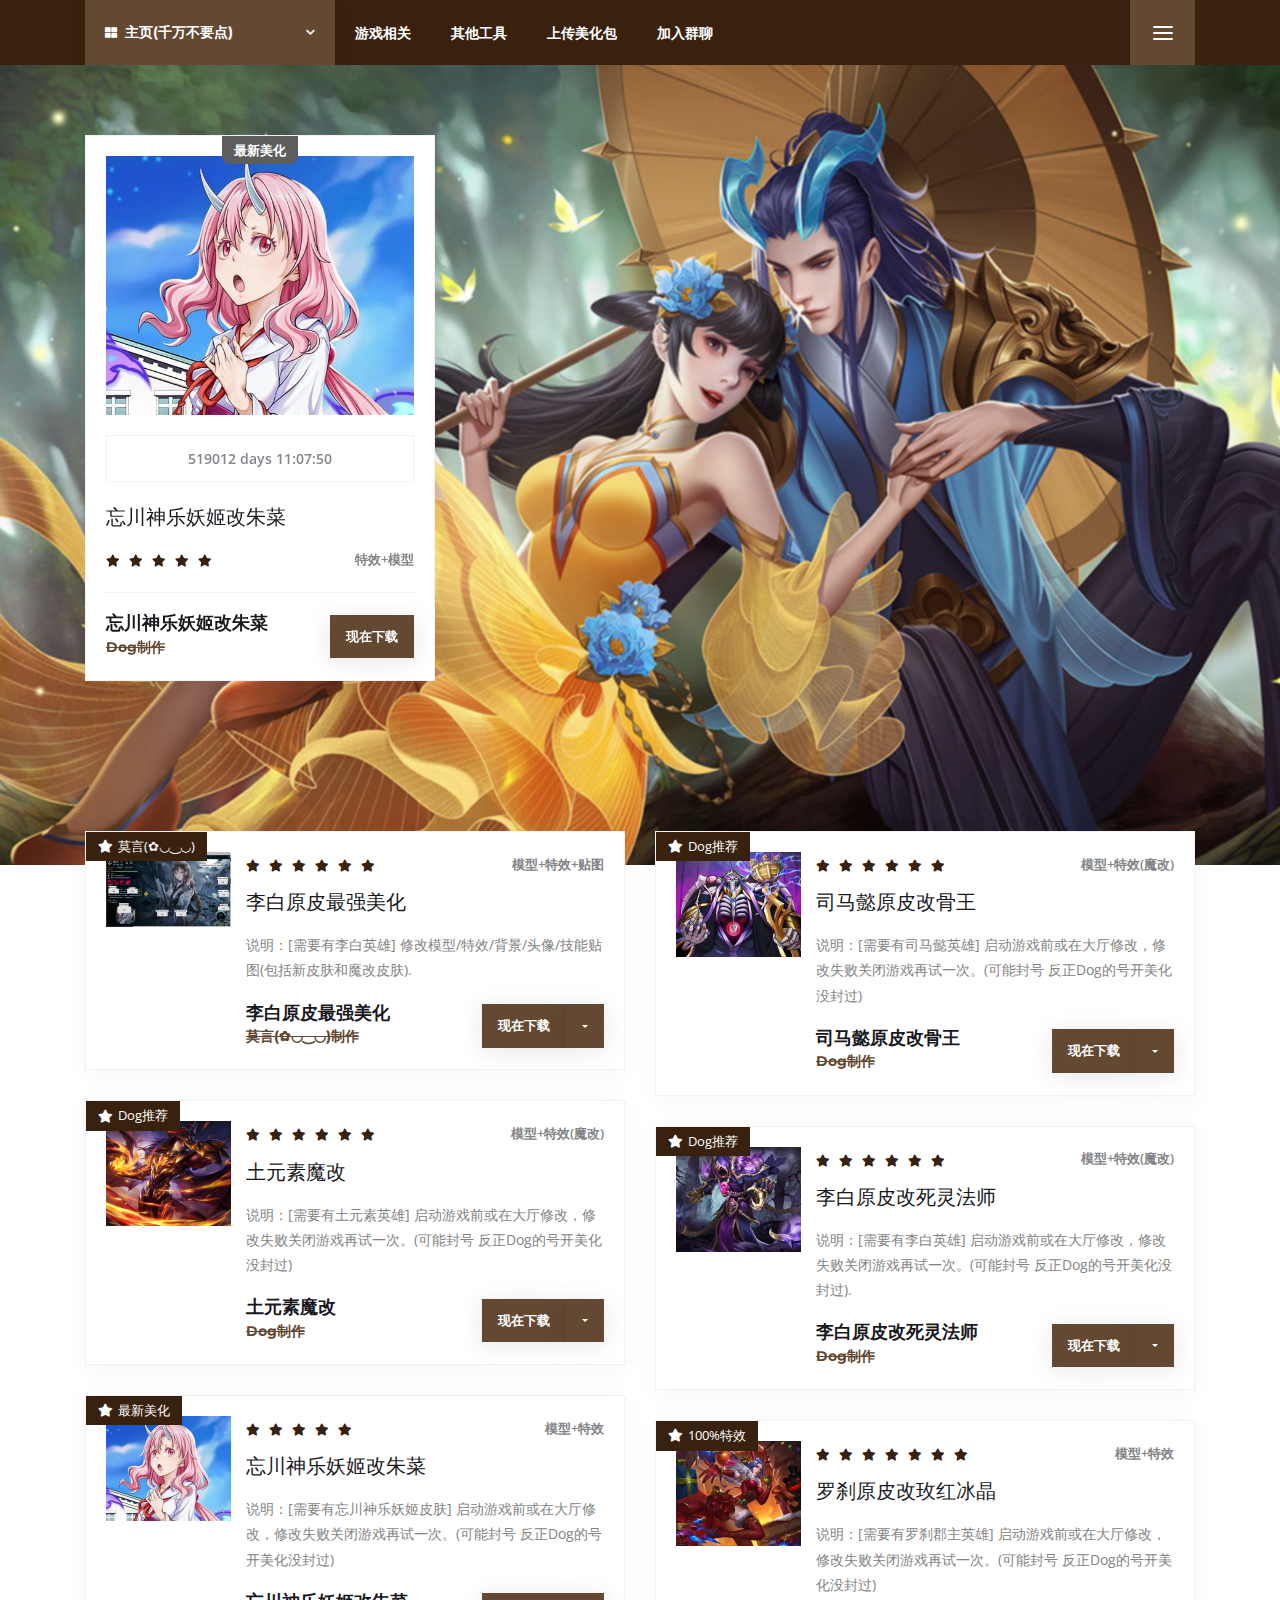
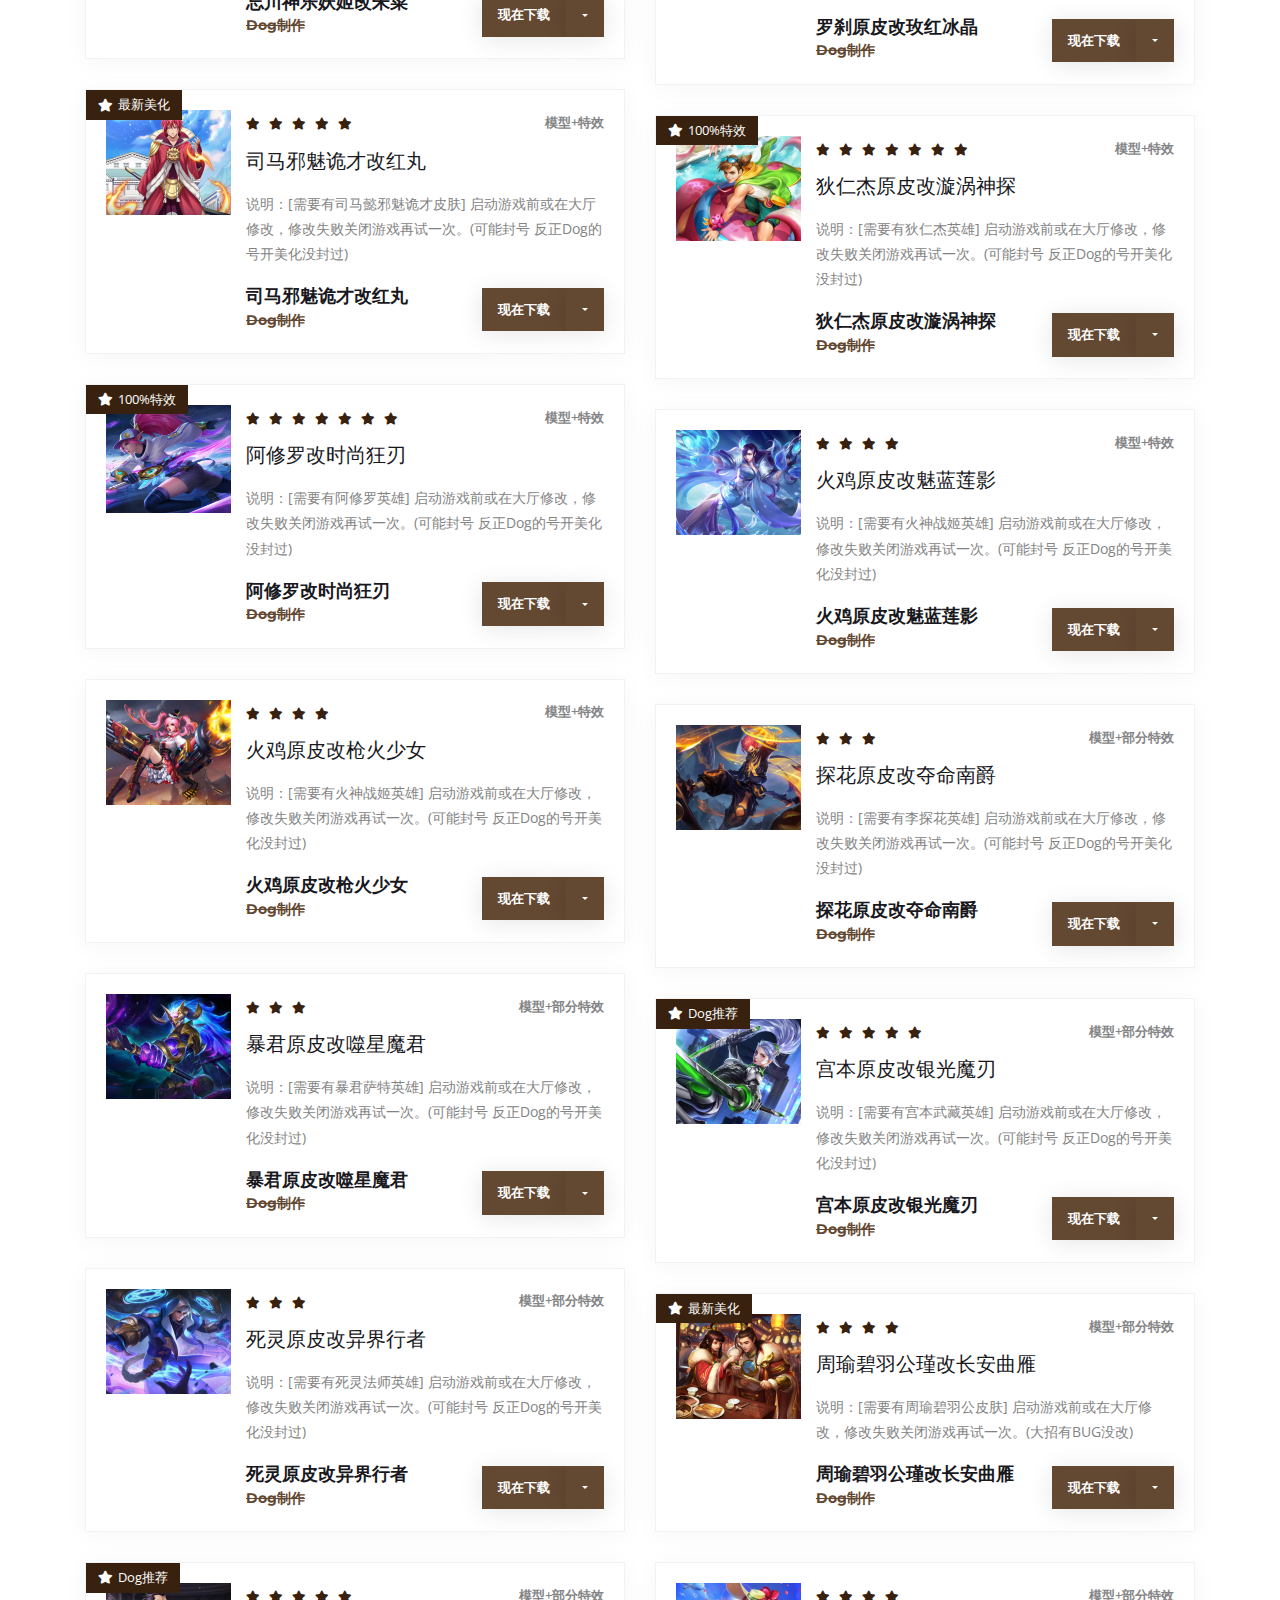
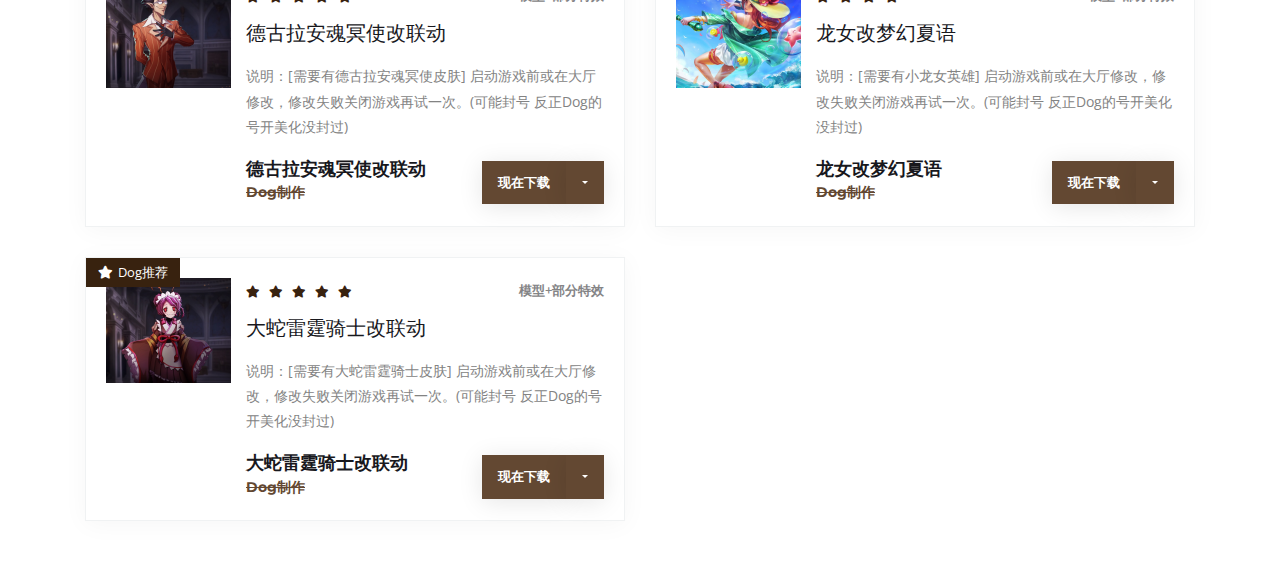
==== index.html @ 37c575e5 "Update index.html" ====
<html lang="en" dir="ltr">
<link rel="shortcut icon" type="images/x-icon" href="assets/img/logo.png">
<head>
  <meta charset="utf-8">
  <meta name="viewport" content="width=device-width, initial-scale=1.0">
  <title>英魂美化包</title>

  <!-- Vendor Stylesheets -->
  <link rel="stylesheet" href="assets/css/plugins/bootstrap.min.css">
  <link rel="stylesheet" href="assets/css/plugins/animate.min.css">
  <link rel="stylesheet" href="assets/css/plugins/magnific-popup.css">
  <link rel="stylesheet" href="assets/css/plugins/slick.css">
  <link rel="stylesheet" href="assets/css/plugins/slick-theme.css">
  <link rel="stylesheet" href="assets/css/plugins/ion.rangeSlider.min.css">

  <!-- Icon Fonts -->
  <link rel="stylesheet" href="assets/fonts/flaticon/flaticon.css">
  <link rel="stylesheet" href="assets/fonts/font-awesome/css/all.min.css">

  <!-- Coffeez Style sheet -->
  <link rel="stylesheet" href="assets/css/style.css">
  <!-- Favicon -->
  <link rel="icon" type="image/png" sizes="32x32" href="favicon.ico">

</head>
	

<body>

  <!-- Prealoder start -->
  <div class="andro_preloader">
    <div class="spinner">
      <div class="dot1"></div>
      <div class="dot2"></div>
    </div>
  </div>
  <!-- Prealoader End -->

  <!-- Newsletter Modal Start -->
  <div class="modal fade" id="androNewsletterPopup" tabindex="-1" role="dialog" aria-hidden="true">
    <div class="modal-dialog andro_newsletter-popup-modal modal-dialog-centered" role="document">
      <div class="modal-content">
        <div class="modal-header">
          <img src="assets/img/3.jpg" alt="newsletter">
          <div class="close-btn close newsletter-popup-trigger" data-dismiss="modal">
            <span></span>
            <span></span>
          </div>
        </div>
        <div class="modal-body">

          <div class="andro_newsletter-popup-text-wrapper">
            <h3>加入美化包群</h3>
            <p>群里不定时更新皮肤美化<br/>也可以找群主上传美化到网站<br/>只改微端，用QQ游戏的可以点右上角了<br/>手机版有BUG，用电脑访问</p>
          </div>

          <form method="post" class="text-center">
          <a href="https://jq.qq.com/?_wv=1027&k=UbuxQy8q" target="_blank"  class="andro_btn-custom">现在加入</a>

            <span class="newsletter-popup-trigger" data-dismiss="modal">下次一定</span>
          </form>

        </div>
      </div>
    </div>
  </div>
  <!-- Newsletter Modal End -->



  <!-- Aside (Right Panel) -->
  <aside class="andro_aside andro_aside-right">
    <div class="sidebar">

      <!-- Dog的 Start -->
      <div class="sidebar-widget widget-categories-icons">
        <h5 class="widget-title">Dog的宝♂藏(APP)</h5>
        <div class="row">

          <div class="col-lg-6">
            <div class="andro_icon-block text-center has-link">
              <a target="_blank" class="btn" href="https://dog.lanzous.com/iuwmAlovvcj">
                <img src="assets\appico\1.png" alt="">
                <h5>谜妹漫画</h5>
              </a>
            </div>
          </div>

          <div class="col-lg-6">
            <div class="andro_icon-block text-center has-link">
              <a target="_blank" class="btn" href="https://dog.lanzous.com/iRsAglovv4b">
                <img src="assets\appico\2.png" alt="">
                <h5>杰克VPN</h5>
              </a>
            </div>
          </div>

          <div class="col-lg-6">
            <div class="andro_icon-block text-center has-link">
              <a target="_blank" class="btn" href="https://dog.lanzous.com/ida9Llovuxe">
                <img src="assets\appico\3.png" alt="">
                <h5>BeautyBox</h5>
              </a>
            </div>
          </div>

          <div class="col-lg-6">
            <div class="andro_icon-block text-center has-link">
              <a target="_blank" class="btn" href="https://dog.lanzous.com/ioc3jlovvtg">
                <img src="assets\appico\4.png" alt="">
                <h5>哔咔漫画</h5>
              </a>
            </div>
          </div>

          <div class="col-lg-6">
            <div class="andro_icon-block text-center has-link">
              <a target="_blank" class="btn" href="https://dog.lanzous.com/ifpqJlovvda
">
                <img src="assets\appico\5.png" alt="">
                <h5>NH本子</h5>
              </a>
            </div>
          </div>

          <div class="col-lg-6">
            <div class="andro_icon-block text-center has-link">
              <a target="_blank" class="btn" href="https://dog.lanzous.com/ijeP1lovvwj">
                <img src="assets\appico\6.png" alt="">
                <h5>xvideos</h5>
              </a>
            </div>
          </div>

        </div>
      </div>
      <!-- Popular Categories End -->

      <!-- Popular Tags Start -->
      <div class="sidebar-widget">
        <h5 class="widget-title">学♂习网站(后面带[V]的需要VPN)</h5>
        <div class="tagcloud">
          <a href="https://www.xvideos.com/" target="_blank"">xvideos[V]</a> 
          <a href="https://github.com/banwhard9uu/new-url/wiki" target="_blank"">9UU</a> 
          <a href="https://nhentai.net/" target="_blank"">NH本子[V]</a> 
          <a href="https://queensnake.com" target="_blank"">queensnake</a> 
          <a href="http://m.ezdmw.com" target="_blank"">E站</a> 
          <a href="https://riribox.com" target="_blank"">BOX</a> 
          <a href="https://accounts.pixiv.net" target="_blank"">P站[V]</a> 
          <a href="https://acghgame2.com" target="_blank"">ACG次元网</a> 
          <a href="https://cn.pornhub.com" target="_blank"">P(H)站[V]</a> 
          <a href="https://jq.qq.com/?_wv=1027&k=UbuxQy8q" target="_blank"">加入群聊</a>
        </div>
      </div>
  </aside>

      <!-- Popular Tags End -->

    </div>
  </aside>
  <div class="andro_aside-overlay aside-trigger-right"></div>


 <!-- Header Start -->
<header class="andro_header header-3 can-sticky">




    <!-- Bottom Header Start -->
    <div class="andro_header-bottom">
      <div class="container">

        <div class="andro_header-bottom-inner">

          <div class="andro_category-mm">
            <div class="andro_category-mm-header">
              <h6> <i class="fas fa-th-large"></i>主页(千万不要点)</h6>
            </div>
            <div class="andro_category-mm-body">

<ul>

                <!-- Level 1 -->

                  <ul class="navbar-nav">
                  <li class="menu-item"> <a href="assets\img\a.jpg" target="_blank">来点色图</a> </li>


                    <!-- Level 2 -->
                    <li>
                      <div class="andro_category-mm-banner">
                       
                        <div class="andro_category-mm-banner-desc">
                          
                          
                        </div>
                      </div>


                

                    <!-- Level 2 -->
                    <li>
                      <div class="andro_category-mm-banner">
                        
                        <div class="andro_category-mm-banner-desc">

                        </div>
                      </div>

                    </li>
                  </ul>
                </li>

                  
                  <ul class="andro_category-mm-2-cols">
                    <!-- Level 2 -->

                  </ul>
                </li>

              </ul>

            </div>

          </div>


          <!-- Menu -->
          <ul class="navbar-nav">
            <li class="menu-item menu-item-has-children">
              <a href="#">游戏相关</a>
              <ul class="sub-menu">
                <li class="menu-item"> <a href="https://moba.99.com/data/" target="_blank">查看英雄资料</a> </li>
                <li class="menu-item"> <a href="https://yhmhhz.top/pf.txt" target="_blank">查看英雄/皮肤ID</a> </li>
              </ul>
            </li>
           
      <li class="menu-item menu-item-has-children">
        <a href="#">其他工具</a>
        <ul class="sub-menu">
              <li class="menu-item"> <a href="https://dog.lanzous.com/iU5Cilo897e" target="_blank">美化包清理器</a> </li>
          <li class="menu-item"> <a href="https://dog.lanzous.com/iBBFBlo8bxc" target="_blank">鼠标连点器</a> </li>
	<li class="menu-item"> <a href="#">.....</a> </li>
        </ul>
      </li>

            <li class="menu-item menu-item-has-children mega-menu-wrapper">
                    <li class="menu-item menu-item-has-children">
        <a href="#">上传美化包</a>
        <ul class="sub-menu">
              <li class="menu-item"> <a href="#">上传美化需要联系Dog</a> </li>
<li class="menu-item"> <a href="#">(不在的话发文件留言)</a> </li>
	<li class="menu-item"> <a href="http://wpa.qq.com/msgrd?v=3&uin=1031300192&site=qq&menu=yes" target="_blank">点击这里联系Dog</a> </li>

        </ul>
      </li>
            <li class="menu-item"> <a href="https://jq.qq.com/?_wv=1027&k=WYzLPFY5" target="_blank">加入群聊</a> </li>
          </ul>

          <!-- Side navigation toggle -->
          <div class="aside-toggler aside-trigger-right desktop-toggler">
            <span></span>
            <span></span>
            <span></span>
          </div>

        </div>

      </div>
    </div>
    <!-- Bottom Header End -->

  </header>
  <!-- Header End -->

  <!-- Banner Start -->
  <div class="andro_banner banner-3 bg-contain bg-norepeat">

    <img src="assets/img/banner2.jpg" class="d-none d-lg-block" alt="banner img">

    <div class="andro_banner-slider">

      <!-- Banner Item Start -->
      <div class="andro_banner-slider-inner">
        <div class="container">
          <div class="row align-items-center">
            <div class="col-lg-4 d-none d-lg-block">
              <div class="andro_product">
                <div class="andro_product-badge andro_badge-sale">
                  最新美化
                </div>
                <div class="andro_product-thumb">
                  <img src="assets/img/products/4.png" alt="product">
                  <div class="andro_countdown-timer" data-countdown="3447/07/30">378 days 13:13:07</div>
                </div>
                <div class="andro_product-body">
                  <h5 class="andro_product-title"> 忘川神乐妖姬改朱菜</h5>
                  <div class="andro_rating-wrapper">
                    <div class="andro_rating">
                      <i class="fa fa-star active"></i>
                      <i class="fa fa-star active"></i>
                      <i class="fa fa-star active"></i>
                      <i class="fa fa-star active"></i>
                      <i class="fa fa-star active"></i>
                    </div>
                    <span>特效+模型</span>
                  </div>
                </div>
                <div class="andro_product-footer">
                  <div class="andro_product-price">
                    <span>忘川神乐妖姬改朱菜</span>
                    <span>Dog制作</span>
                  </div>
                  <a href="https://dog.lanzous.com/ijMRqlo7u1i" target="_blank" class="andro_btn-custom btn-sm">现在下载</a>
                </div>

              </div>
            </div>
            <div class="col-lg-6 offset-lg-1">
              
              
              
              
            </div>
          </div>
        </div>
      </div>
      <!-- Banner Item End -->
      <!-- Banner Item Start -->
      <div class="andro_banner-slider-inner">
        <div class="container">
          <div class="row align-items-center">
            <div class="col-lg-4 d-none d-lg-block">
              <div class="andro_product">
                <div class="andro_product-badge andro_badge-sale">
                  最新美化
                </div>
                <div class="andro_product-thumb">
                  <img src="assets/img/products/12.png" alt="product">
                  <div class="andro_countdown-timer" data-countdown="2077/05/06">378 days 13:13:07</div>
                </div>
                <div class="andro_product-body">
                  <h5 class="andro_product-title"> 周瑜碧羽公瑾改长安曲雁</h5>
                  <div class="andro_rating-wrapper">
                    <div class="andro_rating">
                      <i class="fa fa-star active"></i>
                      <i class="fa fa-star active"></i>
                      <i class="fa fa-star active"></i>
                      <i class="fa fa-star active"></i>
                      <i class="fa fa-star active"></i>
                    </div>
                    <span>模型+部分特效</span>
                  </div>
                </div>
                <div class="andro_product-footer">
                  <div class="andro_product-price">
                    <span>周瑜碧羽公瑾改长安曲雁</span>
                    <span>Dog制作</span>
                  </div>
                  <a href="https://dog.lanzous.com/isgYulosfng" target="_blank" class="andro_btn-custom btn-sm">现在下载</a>
                </div>

              </div>
            </div>
            <div class="col-lg-6 offset-lg-1">
              
              
              
              
            </div>
          </div>
        </div>
      </div>
      <!-- Banner Item End -->
      <!-- Banner Item Start -->
      <div class="andro_banner-slider-inner">
        <div class="container">
          <div class="row align-items-center">
            <div class="col-lg-4 d-none d-lg-block">
              <div class="andro_product">
                <div class="andro_product-badge andro_badge-featured">
                  <i class="fa fa-star"></i>
                  <span>Dog推荐</span>
                </div>
                <div class="andro_product-thumb">
                  <img src="assets/img/products/14.png" alt="product">
                  <div class="andro_countdown-timer" data-countdown="3847/04/024">378 days 13:13:07</div>
                </div>
                <div class="andro_product-body">
                  <h5 class="andro_product-title"> 司马懿原皮改骨王</h5>
                  <div class="andro_rating-wrapper">
                    <div class="andro_rating">
                      <i class="fa fa-star active"></i>
                      <i class="fa fa-star active"></i>
                      <i class="fa fa-star active"></i>
                      <i class="fa fa-star active"></i>
                      <i class="fa fa-star active"></i>
                      <i class="fa fa-star active"></i>
                    </div>
                    <span>模型+特效(魔改)</span>
                  </div>
                </div>
                <div class="andro_product-footer">
                  <div class="andro_product-price">
                    <span>司马原皮改骨王</span>
                    <span>Dog制作</span>
                  </div>
                  <a href="https://dog.lanzous.com/id7y7loa31e"  target="_blank" class="andro_btn-custom btn-sm">现在下载</a>
                </div>

              </div>
            </div>
            <div class="col-lg-6 offset-lg-1">
              
              
            </div>
          </div>
        </div>
      </div>
      <!-- Banner Item End -->

      <!-- Banner Item End -->

      <!-- Banner Item Start -->
      <div class="andro_banner-slider-inner">
        <div class="container">
          <div class="row align-items-center">
            <div class="col-lg-4 d-none d-lg-block">
              <div class="andro_product">
                <div class="andro_product-badge andro_badge-featured">
                  <i class="fa fa-star"></i>
                  <span>Dog推荐</span>
                </div>
                <div class="andro_product-thumb">
                  <img src="assets/img/products/15.png" alt="product">
                  <div class="andro_countdown-timer" data-countdown="7710/07/01">378 days 13:13:07</div>
                </div>
                <div class="andro_product-body">
                  <h5 class="andro_product-title">土元素魔改</h5>
                  <div class="andro_rating-wrapper">
                    <div class="andro_rating">
                      <i class="fa fa-star active"></i>
                      <i class="fa fa-star active"></i>
                      <i class="fa fa-star active"></i>
                      <i class="fa fa-star active"></i>
                      <i class="fa fa-star active"></i>
                      <i class="fa fa-star active"></i>
                    </div>
                    <span>模型+特效(魔改)</span>
                  </div>
                </div>
                <div class="andro_product-footer">
                  <div class="andro_product-price">
                    <span>土元素魔改</span>
                    <span>Dog制作</span>
                  </div>
                  <a href="https://dog.lanzous.com/iDDz9loivva"  target="_blank" class="andro_btn-custom btn-sm">现在下载</a>
                </div>

              </div>
            </div>
            <div class="col-lg-6 offset-lg-1">
              
              
            </div>
          </div>
        </div>
      </div>
      <!-- Banner Item End -->
      <!-- Banner Item End -->

      <!-- Banner Item Start -->
      <div class="andro_banner-slider-inner">
        <div class="container">
          <div class="row align-items-center">
            <div class="col-lg-4 d-none d-lg-block">
              <div class="andro_product">
                <div class="andro_product-badge andro_badge-featured">
                  <i class="fa fa-star"></i>
                  <span>Dog推荐</span>
                </div>
                <div class="andro_product-thumb">
                  <img src="assets/img/products/8.png" alt="product">
                  <div class="andro_countdown-timer" data-countdown="2022/02/16">378 days 13:13:07</div>
                </div>
                <div class="andro_product-body">
                  <h5 class="andro_product-title"> 李白原皮改死灵</h5>
                  <div class="andro_rating-wrapper">
                    <div class="andro_rating">
                      <i class="fa fa-star active"></i>
                      <i class="fa fa-star active"></i>
                      <i class="fa fa-star active"></i>
                      <i class="fa fa-star active"></i>
                      <i class="fa fa-star active"></i>
                      <i class="fa fa-star active"></i>
                    </div>
                    <span>模型+特效(魔改)</span>
                  </div>
                </div>
                <div class="andro_product-footer">
                  <div class="andro_product-price">
                    <span>李白原皮改死灵</span>
                    <span>Dog制作</span>
                  </div>
                  <a href="https://dog.lanzous.com/irEMSloa2sf" target="_blank" class="andro_btn-custom btn-sm">现在下载</a>
                </div>

              </div>
            </div>
            <div class="col-lg-6 offset-lg-1">
              
              
            </div>
          </div>
        </div>
      </div>
      <!-- Banner Item End -->

    </div>

    <div class="container">
      <div class="andro_arrows justify-content-center">
        <i class="fa fa-arrow-left slick-arrow slider-prev"></i>
        <i class="fa fa-arrow-right slick-arrow slider-next"></i>
      </div>
    </div>
  </div>
  


<div class="container">
      <div class="andro_arrows justify-content-center">
        <i class="fa fa-arrow-left slick-arrow slider-prev" style=""></i>
        <i class="fa fa-arrow-right slick-arrow slider-next" style=""></i>
      </div>
    </div>

<!-- Banner End -->


  <!-- Featured Products Start -->
  <div class="section section-padding pt-0">
    <div class="container">
      <div class="row">

        <div class="col-lg-6">
 <!-- Product Start -->
          <div class="andro_product andro_product-list">
            <div class="andro_product-badge andro_badge-featured">
              <i class="fa fa-star"></i>
              <span>莫言(✿◡‿◡)</span>
            </div>
            <div class="andro_product-thumb">
              <img src="assets/img/products/19.png" alt="product">
            </div>
            <div class="andro_product-body">
              <div class="andro_rating-wrapper">
                <div class="andro_rating">
                  <i class="fa fa-star active"></i>
                  <i class="fa fa-star active"></i>
                  <i class="fa fa-star active"></i>
                  <i class="fa fa-star active"></i>
                  <i class="fa fa-star active"></i>
                  <i class="fa fa-star active"></i>
                </div>
                <span>模型+特效+贴图</span>
              </div>
              <h5 class="andro_product-title"> 李白原皮最强美化 </h5>
              <p>说明：[需要有李白英雄] 修改模型/特效/背景/头像/技能贴图(包括新皮肤和魔改皮肤).</p>
              <div class="andro_product-footer">
                <div class="andro_product-price">
                  <span>李白原皮最强美化</span>
	<span>莫言(✿◡‿◡)制作</span>
                </div>
                <div class="btn-group">
                  <a href="https://dog.lanzous.com/isTnXlozdtc" target="_blank" class="andro_btn-custom btn-sm">现在下载</a>
                  <button type="button" class="andro_btn-custom dropdown-toggle dropdown-toggle-split btn-sm" data-toggle="dropdown" aria-haspopup="true" aria-expanded="false">
                    <span class="sr-only">Toggle Dropdown</span>
                  </button>

                </div>
              </div>
            </div>
          </div>
          <!-- Product End -->
          <!-- Product Start -->
          <div class="andro_product andro_product-list">
            <div class="andro_product-badge andro_badge-featured">
              <i class="fa fa-star"></i>
              <span>Dog推荐</span>
            </div>
            <div class="andro_product-thumb">
              <img src="assets/img/products/15.png" alt="product">
            </div>
            <div class="andro_product-body">
              <div class="andro_rating-wrapper">
                <div class="andro_rating">
                  <i class="fa fa-star active"></i>
                  <i class="fa fa-star active"></i>
                  <i class="fa fa-star active"></i>
                  <i class="fa fa-star active"></i>
                  <i class="fa fa-star active"></i>
                  <i class="fa fa-star active"></i>
                </div>
                <span>模型+特效(魔改)</span>
              </div>
              <h5 class="andro_product-title"> 土元素魔改</h5>
              <p>说明：[需要有土元素英雄] 启动游戏前或在大厅修改，修改失败关闭游戏再试一次。(可能封号 反正Dog的号开美化没封过)</p>
              <div class="andro_product-footer">
                <div class="andro_product-price">
                  <span>土元素魔改</span>
                  <span>Dog制作</span>
                </div>
                <div class="btn-group">
                  <a href="https://dog.lanzous.com/iDDz9loivva" target="_blank" class="andro_btn-custom btn-sm">现在下载</a>
                  <button type="button" class="andro_btn-custom dropdown-toggle dropdown-toggle-split btn-sm" data-toggle="dropdown" aria-haspopup="true" aria-expanded="false">
                    <span class="sr-only">Toggle Dropdown</span>
                  </button>

                </div>
              </div>
            </div>
          </div>
          <!-- Product End -->

          <!-- Product Start -->
          <div class="andro_product andro_product-list">

                <div class="andro_product-badge andro_badge-featured">
                  <i class="fa fa-star"></i>
                  <span>最新美化</span>
                </div>
            <div class="andro_product-thumb">

              <img src="assets/img/products/4.png" alt="product">
            </div>
            <div class="andro_product-body">

              <div class="andro_rating-wrapper">
                <div class="andro_rating">
                  <i class="fa fa-star active"></i>
                  <i class="fa fa-star active"></i>
                  <i class="fa fa-star active"></i>
                  <i class="fa fa-star active"></i>
                  <i class="fa fa-star active"></i>
                </div>
                <span>模型+特效</span>
              </div>
              <h5 class="andro_product-title"> 忘川神乐妖姬改朱菜</h5>
              <p>说明：[需要有忘川神乐妖姬皮肤] 启动游戏前或在大厅修改，修改失败关闭游戏再试一次。(可能封号 反正Dog的号开美化没封过) </p>
              <div class="andro_product-footer">
                <div class="andro_product-price">
                  <span>忘川神乐妖姬改朱菜</span>
	    <span>Dog制作</span>
                </div>
                <div class="btn-group">
                  <a href="https://dog.lanzous.com/ijMRqlo7u1i" target="_blank" class="andro_btn-custom btn-sm">现在下载</a>
                  <button type="button" class="andro_btn-custom dropdown-toggle dropdown-toggle-split btn-sm" data-toggle="dropdown" aria-haspopup="true" aria-expanded="false">
                    <span class="sr-only">Toggle Dropdown</span>
                  </button>

                </div>
              </div>
            </div>
          </div>
          <!-- Product End -->

          <!-- Product Start -->
          <div class="andro_product andro_product-list">
            <div class="andro_product-badge andro_badge-featured">
              <i class="fa fa-star"></i>
              <span>最新美化</span>
            </div>
            <div class="andro_product-thumb">
              <img src="assets/img/products/5.png" alt="product">
            </div>
            <div class="andro_product-body">
              <div class="andro_rating-wrapper">
                <div class="andro_rating">
                  <i class="fa fa-star active"></i>
                  <i class="fa fa-star active"></i>
                  <i class="fa fa-star active"></i>
                  <i class="fa fa-star active"></i>
                  <i class="fa fa-star active"></i>
                </div>
                <span>模型+特效</span>
              </div>
              <h5 class="andro_product-title">司马邪魅诡才改红丸</h5>
              <p>说明：[需要有司马懿邪魅诡才皮肤] 启动游戏前或在大厅修改，修改失败关闭游戏再试一次。(可能封号 反正Dog的号开美化没封过)</p>
              <div class="andro_product-footer">
                <div class="andro_product-price">
                  <span>司马邪魅诡才改红丸</span>
                  <span>Dog制作</span>
                </div>
                <div class="btn-group">
                  <a href="https://dog.lanzous.com/ii2TTlok4xc" target="_blank" class="andro_btn-custom btn-sm">现在下载</a>
                  <button type="button" class="andro_btn-custom dropdown-toggle dropdown-toggle-split btn-sm" data-toggle="dropdown" aria-haspopup="true" aria-expanded="false">
                    <span class="sr-only">Toggle Dropdown</span>
                  </button>

                </div>
              </div>
            </div>
          </div>


          <!-- 左边 -->


          <div class="andro_product andro_product-list">

                <div class="andro_product-badge andro_badge-featured">
                  <i class="fa fa-star"></i>
                  <span>100%特效</span>
                </div>
            <div class="andro_product-thumb">

              <img src="assets/img/products/3.png" alt="product">
            </div>
            <div class="andro_product-body">

              <div class="andro_rating-wrapper">
                <div class="andro_rating">
                  <i class="fa fa-star active"></i>
                  <i class="fa fa-star active"></i>
                  <i class="fa fa-star active"></i>
                  <i class="fa fa-star active"></i>
                  <i class="fa fa-star active"></i>
                  <i class="fa fa-star active"></i>
                  <i class="fa fa-star active"></i>
                </div>
                <span>模型+特效</span>
              </div>
              <h5 class="andro_product-title"> 阿修罗改时尚狂刃</h5>
              <p>说明：[需要有阿修罗英雄] 启动游戏前或在大厅修改，修改失败关闭游戏再试一次。(可能封号 反正Dog的号开美化没封过) </p>
              <div class="andro_product-footer">
                <div class="andro_product-price">
                  <span>阿修罗改时尚狂刃</span>
	    <span>Dog制作</span>
                </div>
                <div class="btn-group">
                  <a href="https://dog.lanzous.com/i8H4Alomdid" target="_blank" class="andro_btn-custom btn-sm">现在下载</a>
                  <button type="button" class="andro_btn-custom dropdown-toggle dropdown-toggle-split btn-sm" data-toggle="dropdown" aria-haspopup="true" aria-expanded="false">
                    <span class="sr-only">Toggle Dropdown</span>
                  </button>

                </div>
              </div>
            </div>
          </div>
          <!-- Product End -->

          <div class="andro_product andro_product-list">
            <div class="andro_product-thumb">

              <img src="assets/img/products/7.png" alt="product">
            </div>
            <div class="andro_product-body">

              <div class="andro_rating-wrapper">
                <div class="andro_rating">
                  <i class="fa fa-star active"></i>
                  <i class="fa fa-star active"></i>
                  <i class="fa fa-star active"></i>
                  <i class="fa fa-star active"></i>
                </div>
                <span>模型+特效</span>
              </div>
              <h5 class="andro_product-title"> 火鸡原皮改枪火少女</h5>
              <p>说明：[需要有火神战姬英雄] 启动游戏前或在大厅修改，修改失败关闭游戏再试一次。(可能封号 反正Dog的号开美化没封过) </p>
              <div class="andro_product-footer">
                <div class="andro_product-price">
                  <span>火鸡原皮改枪火少女</span>
	    <span>Dog制作</span>
                </div>
                <div class="btn-group">
                  <a href="https://dog.lanzous.com/iYzHhlomlfi" target="_blank" class="andro_btn-custom btn-sm">现在下载</a>
                  <button type="button" class="andro_btn-custom dropdown-toggle dropdown-toggle-split btn-sm" data-toggle="dropdown" aria-haspopup="true" aria-expanded="false">
                    <span class="sr-only">Toggle Dropdown</span>
                  </button>

                </div>
              </div>
            </div>
          </div>
          <!-- Product End -->


          <div class="andro_product andro_product-list">
            <div class="andro_product-thumb">

              <img src="assets/img/products/9.png" alt="product">
            </div>
            <div class="andro_product-body">

              <div class="andro_rating-wrapper">
                <div class="andro_rating">
                  <i class="fa fa-star active"></i>
                  <i class="fa fa-star active"></i>
                  <i class="fa fa-star active"></i>
                </div>
                <span>模型+部分特效</span>
              </div>
              <h5 class="andro_product-title"> 暴君原皮改噬星魔君</h5>
              <p>说明：[需要有暴君萨特英雄] 启动游戏前或在大厅修改，修改失败关闭游戏再试一次。(可能封号 反正Dog的号开美化没封过) </p>
              <div class="andro_product-footer">
                <div class="andro_product-price">
                  <span>暴君原皮改噬星魔君</span>
	    <span>Dog制作</span>
                </div>
                <div class="btn-group">
                  <a href="https://dog.lanzous.com/iU2aAlomlcf" target="_blank" class="andro_btn-custom btn-sm">现在下载</a>
                  <button type="button" class="andro_btn-custom dropdown-toggle dropdown-toggle-split btn-sm" data-toggle="dropdown" aria-haspopup="true" aria-expanded="false">
                    <span class="sr-only">Toggle Dropdown</span>
                  </button>

                </div>
              </div>
            </div>
          </div>
          <!-- Product End -->




          <div class="andro_product andro_product-list">
            <div class="andro_product-thumb">

              <img src="assets/img/products/10.png" alt="product">
            </div>
            <div class="andro_product-body">

              <div class="andro_rating-wrapper">
                <div class="andro_rating">
                  <i class="fa fa-star active"></i>
                  <i class="fa fa-star active"></i>
                  <i class="fa fa-star active"></i>
                </div>
                <span>模型+部分特效</span>
              </div>
              <h5 class="andro_product-title"> 死灵原皮改异界行者</h5>
              <p>说明：[需要有死灵法师英雄] 启动游戏前或在大厅修改，修改失败关闭游戏再试一次。(可能封号 反正Dog的号开美化没封过) </p>
              <div class="andro_product-footer">
                <div class="andro_product-price">
                  <span>死灵原皮改异界行者</span>
	    <span>Dog制作</span>
                </div>
                <div class="btn-group">
                  <a href="https://dog.lanzous.com/iSXELlomlgj" target="_blank" class="andro_btn-custom btn-sm">现在下载</a>
                  <button type="button" class="andro_btn-custom dropdown-toggle dropdown-toggle-split btn-sm" data-toggle="dropdown" aria-haspopup="true" aria-expanded="false">
                    <span class="sr-only">Toggle Dropdown</span>
                  </button>

                </div>
              </div>
            </div>
          </div>
          <!-- Product End -->

          <div class="andro_product andro_product-list">

                <div class="andro_product-badge andro_badge-featured">
                  <i class="fa fa-star"></i>
                  <span>Dog推荐</span>
                </div>
            <div class="andro_product-thumb">

              <img src="assets/img/products/13.png" alt="product">
            </div>
            <div class="andro_product-body">

              <div class="andro_rating-wrapper">
                <div class="andro_rating">
                  <i class="fa fa-star active"></i>
                  <i class="fa fa-star active"></i>
                  <i class="fa fa-star active"></i>
                  <i class="fa fa-star active"></i>
                  <i class="fa fa-star active"></i>
                </div>
                <span>模型+部分特效</span>
              </div>
              <h5 class="andro_product-title"> 德古拉安魂冥使改联动</h5>
              <p>说明：[需要有德古拉安魂冥使皮肤] 启动游戏前或在大厅修改，修改失败关闭游戏再试一次。(可能封号 反正Dog的号开美化没封过) </p>
              <div class="andro_product-footer">
                <div class="andro_product-price">
                  <span>德古拉安魂冥使改联动</span>
	    <span>Dog制作</span>
                </div>
                <div class="btn-group">
                  <a href="https://dog.lanzous.com/ily05lou1ne" target="_blank" class="andro_btn-custom btn-sm">现在下载</a>
                  <button type="button" class="andro_btn-custom dropdown-toggle dropdown-toggle-split btn-sm" data-toggle="dropdown" aria-haspopup="true" aria-expanded="false">
                    <span class="sr-only">Toggle Dropdown</span>
                  </button>

                </div>
              </div>
            </div>
          </div>
          <!-- Product End -->

          <div class="andro_product andro_product-list">

                <div class="andro_product-badge andro_badge-featured">
                  <i class="fa fa-star"></i>
                  <span>Dog推荐</span>
                </div>
            <div class="andro_product-thumb">

              <img src="assets/img/products/17.png" alt="product">
            </div>
            <div class="andro_product-body">

              <div class="andro_rating-wrapper">
                <div class="andro_rating">
                  <i class="fa fa-star active"></i>
                  <i class="fa fa-star active"></i>
                  <i class="fa fa-star active"></i>
                  <i class="fa fa-star active"></i>
                  <i class="fa fa-star active"></i>
                </div>
                <span>模型+部分特效</span>
              </div>
              <h5 class="andro_product-title"> 大蛇雷霆骑士改联动</h5>
              <p>说明：[需要有大蛇雷霆骑士皮肤] 启动游戏前或在大厅修改，修改失败关闭游戏再试一次。(可能封号 反正Dog的号开美化没封过) </p>
              <div class="andro_product-footer">
                <div class="andro_product-price">
                  <span>大蛇雷霆骑士改联动</span>
	    <span>Dog制作</span>
                </div>
                <div class="btn-group">
                  <a href="https://dog.lanzous.com/iwot8lou1md" target="_blank" class="andro_btn-custom btn-sm">现在下载</a>
                  <button type="button" class="andro_btn-custom dropdown-toggle dropdown-toggle-split btn-sm" data-toggle="dropdown" aria-haspopup="true" aria-expanded="false">
                    <span class="sr-only">Toggle Dropdown</span>
                  </button>

                </div>
              </div>
            </div>
          </div>
          <!-- Product End -->






          <!-- 右边--->
        </div>

        <div class="col-lg-6">
          <!-- Product Start -->


          <div class="andro_product andro_product-list">
            <div class="andro_product-badge andro_badge-featured">
              <i class="fa fa-star"></i>
              <span>Dog推荐</span>
            </div>
            <div class="andro_product-thumb">
              <img src="assets/img/products/14.png" alt="product">
            </div>
            <div class="andro_product-body">
              <div class="andro_rating-wrapper">
                <div class="andro_rating">
                  <i class="fa fa-star active"></i>
                  <i class="fa fa-star active"></i>
                  <i class="fa fa-star active"></i>
                  <i class="fa fa-star active"></i>
                  <i class="fa fa-star active"></i>
                  <i class="fa fa-star active"></i>
                </div>
                <span>模型+特效(魔改)</span>
              </div>
              <h5 class="andro_product-title">司马懿原皮改骨王</h5>
              <p>说明：[需要有司马懿英雄] 启动游戏前或在大厅修改，修改失败关闭游戏再试一次。(可能封号 反正Dog的号开美化没封过)</p>
              <div class="andro_product-footer">
                <div class="andro_product-price">
                  <span>司马懿原皮改骨王</span>
	<span>Dog制作</span>
                </div>
                <div class="btn-group">
                  <a href="https://dog.lanzous.com/id7y7loa31e" target="_blank" class="andro_btn-custom btn-sm">现在下载</a>
                  <button type="button" class="andro_btn-custom dropdown-toggle dropdown-toggle-split btn-sm" data-toggle="dropdown" aria-haspopup="true" aria-expanded="false">
                    <span class="sr-only">Toggle Dropdown</span>
                  </button>

                </div>
              </div>
            </div>
          </div>
          <!-- Product End -->

          <!-- Product Start -->
          <div class="andro_product andro_product-list">
            <div class="andro_product-badge andro_badge-featured">
              <i class="fa fa-star"></i>
              <span>Dog推荐</span>
            </div>
            <div class="andro_product-thumb">
              <img src="assets/img/products/8.png" alt="product">
            </div>
            <div class="andro_product-body">
              <div class="andro_rating-wrapper">
                <div class="andro_rating">
                  <i class="fa fa-star active"></i>
                  <i class="fa fa-star active"></i>
                  <i class="fa fa-star active"></i>
                  <i class="fa fa-star active"></i>
                  <i class="fa fa-star active"></i>
                  <i class="fa fa-star active"></i>
                </div>
                <span>模型+特效(魔改)</span>
              </div>
              <h5 class="andro_product-title"> 李白原皮改死灵法师 </h5>
              <p>说明：[需要有李白英雄] 启动游戏前或在大厅修改，修改失败关闭游戏再试一次。(可能封号 反正Dog的号开美化没封过).</p>
              <div class="andro_product-footer">
                <div class="andro_product-price">
                  <span>李白原皮改死灵法师</span>
	<span>Dog制作</span>
                </div>
                <div class="btn-group">
                  <a href="https://dog.lanzous.com/irEMSloa2sf" target="_blank" class="andro_btn-custom btn-sm">现在下载</a>
                  <button type="button" class="andro_btn-custom dropdown-toggle dropdown-toggle-split btn-sm" data-toggle="dropdown" aria-haspopup="true" aria-expanded="false">
                    <span class="sr-only">Toggle Dropdown</span>
                  </button>

                </div>
              </div>
            </div>
          </div>
          <!-- Product End -->


          <div class="andro_product andro_product-list">

                <div class="andro_product-badge andro_badge-featured">
                  <i class="fa fa-star"></i>
                  <span>100%特效</span>
                </div>
            <div class="andro_product-thumb">

              <img src="assets/img/products/1.png" alt="product">
            </div>
            <div class="andro_product-body">

              <div class="andro_rating-wrapper">
                <div class="andro_rating">
                  <i class="fa fa-star active"></i>
                  <i class="fa fa-star active"></i>
                  <i class="fa fa-star active"></i>
                  <i class="fa fa-star active"></i>
                  <i class="fa fa-star active"></i>
                  <i class="fa fa-star active"></i>
                  <i class="fa fa-star active"></i>
                </div>
                <span>模型+特效</span>
              </div>
              <h5 class="andro_product-title"> 罗刹原皮改玫红冰晶</h5>
              <p>说明：[需要有罗刹郡主英雄] 启动游戏前或在大厅修改，修改失败关闭游戏再试一次。(可能封号 反正Dog的号开美化没封过) </p>
              <div class="andro_product-footer">
                <div class="andro_product-price">
                  <span>罗刹原皮改玫红冰晶</span>
	    <span>Dog制作</span>
                </div>
                <div class="btn-group">
                  <a href="https://dog.lanzous.com/iHUsMlom1sb" target="_blank" class="andro_btn-custom btn-sm">现在下载</a>
                  <button type="button" class="andro_btn-custom dropdown-toggle dropdown-toggle-split btn-sm" data-toggle="dropdown" aria-haspopup="true" aria-expanded="false">
                    <span class="sr-only">Toggle Dropdown</span>
                  </button>

                </div>
              </div>
            </div>
          </div>
          <!-- Product End -->





          <div class="andro_product andro_product-list">

                <div class="andro_product-badge andro_badge-featured">
                  <i class="fa fa-star"></i>
                  <span>100%特效</span>
                </div>
            <div class="andro_product-thumb">

              <img src="assets/img/products/2.png" alt="product">
            </div>
            <div class="andro_product-body">

              <div class="andro_rating-wrapper">
                <div class="andro_rating">
                  <i class="fa fa-star active"></i>
                  <i class="fa fa-star active"></i>
                  <i class="fa fa-star active"></i>
                  <i class="fa fa-star active"></i>
                  <i class="fa fa-star active"></i>
                  <i class="fa fa-star active"></i>
                  <i class="fa fa-star active"></i>
                </div>
                <span>模型+特效</span>
              </div>
              <h5 class="andro_product-title"> 狄仁杰原皮改漩涡神探</h5>
              <p>说明：[需要有狄仁杰英雄] 启动游戏前或在大厅修改，修改失败关闭游戏再试一次。(可能封号 反正Dog的号开美化没封过) </p>
              <div class="andro_product-footer">
                <div class="andro_product-price">
                  <span>狄仁杰原皮改漩涡神探</span>
	    <span>Dog制作</span>
                </div>
                <div class="btn-group">
                  <a href="https://dog.lanzous.com/izzbPlolh3g" target="_blank" class="andro_btn-custom btn-sm">现在下载</a>
                  <button type="button" class="andro_btn-custom dropdown-toggle dropdown-toggle-split btn-sm" data-toggle="dropdown" aria-haspopup="true" aria-expanded="false">
                    <span class="sr-only">Toggle Dropdown</span>
                  </button>

                </div>
              </div>
            </div>
          </div>
          <!-- Product End -->


          <div class="andro_product andro_product-list">
            <div class="andro_product-thumb">

              <img src="assets/img/products/6.png" alt="product">
            </div>
            <div class="andro_product-body">

              <div class="andro_rating-wrapper">
                <div class="andro_rating">
                  <i class="fa fa-star active"></i>
                  <i class="fa fa-star active"></i>
                  <i class="fa fa-star active"></i>
                  <i class="fa fa-star active"></i>
                </div>
                <span>模型+特效</span>
              </div>
              <h5 class="andro_product-title"> 火鸡原皮改魅蓝莲影</h5>
              <p>说明：[需要有火神战姬英雄] 启动游戏前或在大厅修改，修改失败关闭游戏再试一次。(可能封号 反正Dog的号开美化没封过) </p>
              <div class="andro_product-footer">
                <div class="andro_product-price">
                  <span>火鸡原皮改魅蓝莲影</span>
	    <span>Dog制作</span>
                </div>
                <div class="btn-group">
                  <a href="https://dog.lanzous.com/i1wvllomleh" target="_blank" class="andro_btn-custom btn-sm">现在下载</a>
                  <button type="button" class="andro_btn-custom dropdown-toggle dropdown-toggle-split btn-sm" data-toggle="dropdown" aria-haspopup="true" aria-expanded="false">
                    <span class="sr-only">Toggle Dropdown</span>
                  </button>

                </div>
              </div>
            </div>
          </div>
          <!-- Product End -->
          <div class="andro_product andro_product-list">
            <div class="andro_product-thumb">

              <img src="assets/img/products/11.png" alt="product">
            </div>
            <div class="andro_product-body">

              <div class="andro_rating-wrapper">
                <div class="andro_rating">
                  <i class="fa fa-star active"></i>
                  <i class="fa fa-star active"></i>
                  <i class="fa fa-star active"></i>
                </div>
                <span>模型+部分特效</span>
              </div>
              <h5 class="andro_product-title"> 探花原皮改夺命南爵</h5>
              <p>说明：[需要有李探花英雄] 启动游戏前或在大厅修改，修改失败关闭游戏再试一次。(可能封号 反正Dog的号开美化没封过) </p>
              <div class="andro_product-footer">
                <div class="andro_product-price">
                  <span>探花原皮改夺命南爵</span>
	    <span>Dog制作</span>
                </div>
                <div class="btn-group">
                  <a href="https://dog.lanzous.com/iAfGClomlha" target="_blank" class="andro_btn-custom btn-sm">现在下载</a>
                  <button type="button" class="andro_btn-custom dropdown-toggle dropdown-toggle-split btn-sm" data-toggle="dropdown" aria-haspopup="true" aria-expanded="false">
                    <span class="sr-only">Toggle Dropdown</span>
                  </button>

                </div>
              </div>
            </div>
          </div>
          <!-- Product End -->

          <div class="andro_product andro_product-list">

                <div class="andro_product-badge andro_badge-featured">
                  <i class="fa fa-star"></i>
                  <span>Dog推荐</span>
                </div>
            <div class="andro_product-thumb">

              <img src="assets/img/products/16.png" alt="product">
            </div>
            <div class="andro_product-body">

              <div class="andro_rating-wrapper">
                <div class="andro_rating">
                  <i class="fa fa-star active"></i>
                  <i class="fa fa-star active"></i>
                  <i class="fa fa-star active"></i>
                  <i class="fa fa-star active"></i>
                  <i class="fa fa-star active"></i>
                </div>
                <span>模型+部分特效</span>
              </div>
              <h5 class="andro_product-title"> 宫本原皮改银光魔刃</h5>
              <p>说明：[需要有宫本武藏英雄] 启动游戏前或在大厅修改，修改失败关闭游戏再试一次。(可能封号 反正Dog的号开美化没封过) </p>
              <div class="andro_product-footer">
                <div class="andro_product-price">
                  <span>宫本原皮改银光魔刃</span>
	    <span>Dog制作</span>
                </div>
                <div class="btn-group">
                  <a href="https://dog.lanzous.com/ijW8Nlou1of" target="_blank" class="andro_btn-custom btn-sm">现在下载</a>
                  <button type="button" class="andro_btn-custom dropdown-toggle dropdown-toggle-split btn-sm" data-toggle="dropdown" aria-haspopup="true" aria-expanded="false">
                    <span class="sr-only">Toggle Dropdown</span>
                  </button>

                </div>
              </div>
            </div>
          </div>
          <!-- Product End -->

          <div class="andro_product andro_product-list">

                <div class="andro_product-badge andro_badge-featured">
                  <i class="fa fa-star"></i>
                  <span>最新美化</span>
                </div>
            <div class="andro_product-thumb">

              <img src="assets/img/products/12.png" alt="product">
            </div>
            <div class="andro_product-body">

              <div class="andro_rating-wrapper">
                <div class="andro_rating">
                  <i class="fa fa-star active"></i>
                  <i class="fa fa-star active"></i>
                  <i class="fa fa-star active"></i>
                  <i class="fa fa-star active"></i>
                </div>
                <span>模型+部分特效</span>
              </div>
              <h5 class="andro_product-title"> 周瑜碧羽公瑾改长安曲雁</h5>
              <p>说明：[需要有周瑜碧羽公皮肤] 启动游戏前或在大厅修改，修改失败关闭游戏再试一次。(大招有BUG没改) </p>
              <div class="andro_product-footer">
                <div class="andro_product-price">
                  <span>周瑜碧羽公瑾改长安曲雁</span>
	    <span>Dog制作</span>
                </div>
                <div class="btn-group">
                  <a href="https://dog.lanzous.com/isgYulosfng" target="_blank" class="andro_btn-custom btn-sm">现在下载</a>
                  <button type="button" class="andro_btn-custom dropdown-toggle dropdown-toggle-split btn-sm" data-toggle="dropdown" aria-haspopup="true" aria-expanded="false">
                    <span class="sr-only">Toggle Dropdown</span>
                  </button>

                </div>
              </div>
            </div>
          </div>
          <!-- Product End -->


          <div class="andro_product andro_product-list">
            <div class="andro_product-thumb">

              <img src="assets/img/products/18.png" alt="product">
            </div>
            <div class="andro_product-body">

              <div class="andro_rating-wrapper">
                <div class="andro_rating">
                  <i class="fa fa-star active"></i>
                  <i class="fa fa-star active"></i>
                  <i class="fa fa-star active"></i>
                  <i class="fa fa-star active"></i>
                </div>
                <span>模型+部分特效</span>
              </div>
              <h5 class="andro_product-title"> 龙女改梦幻夏语</h5>
              <p>说明：[需要有小龙女英雄] 启动游戏前或在大厅修改，修改失败关闭游戏再试一次。(可能封号 反正Dog的号开美化没封过) </p>
              <div class="andro_product-footer">
                <div class="andro_product-price">
                  <span>龙女改梦幻夏语</span>
	    <span>Dog制作</span>
                </div>
                <div class="btn-group">
                  <a href="https://dog.lanzous.com/i0k7Clou1pg" target="_blank" class="andro_btn-custom btn-sm">现在下载</a>
                  <button type="button" class="andro_btn-custom dropdown-toggle dropdown-toggle-split btn-sm" data-toggle="dropdown" aria-haspopup="true" aria-expanded="false">
                    <span class="sr-only">Toggle Dropdown</span>
                  </button>

                </div>
              </div>
            </div>
          </div>
          <!-- Product End -->
        </div>

      </div>

    </div>
  </div>
  <!-- Featured Products End -->



  <!-- Vendor Scripts -->
  <script src="assets/js/plugins/jquery-3.4.1.min.js"></script>
  <script src="assets/js/plugins/popper.min.js"></script>
  <script src="assets/js/plugins/waypoint.js"></script>
  <script src="assets/js/plugins/bootstrap.min.js"></script>
  <script src="assets/js/plugins/jquery.magnific-popup.min.js"></script>
  <script src="assets/js/plugins/jquery.slimScroll.min.js"></script>
  <script src="assets/js/plugins/imagesloaded.min.js"></script>
  <script src="assets/js/plugins/jquery.steps.min.js"></script>
  <script src="assets/js/plugins/jquery.countdown.min.js"></script>
  <script src="assets/js/plugins/isotope.pkgd.min.js"></script>
  <script src="assets/js/plugins/slick.min.js"></script>
  <script src="assets/js/plugins/ion.rangeSlider.min.js"></script>
  <script src="assets/js/plugins/jquery.zoom.min.js"></script>


  <!-- Coffeez Scripts -->
  <script src="assets/js/main.js"></script>

</body>

</html>
---- assets/css/plugins/ion.rangeSlider.min.css ----
/*!Ion.RangeSlider, 2.3.1, © Denis Ineshin, 2010 - 2019, IonDen.com, Build date: 2019-12-19 16:51:02*/.irs{position:relative;display:block;-webkit-touch-callout:none;-webkit-user-select:none;-khtml-user-select:none;-moz-user-select:none;-ms-user-select:none;user-select:none;font-size:12px;font-family:Arial,sans-serif}.irs-line{position:relative;display:block;overflow:hidden;outline:none !important}.irs-bar{position:absolute;display:block;left:0;width:0}.irs-shadow{position:absolute;display:none;left:0;width:0}.irs-handle{position:absolute;display:block;box-sizing:border-box;cursor:default;z-index:1}.irs-handle.type_last{z-index:2}.irs-min,.irs-max{position:absolute;display:block;cursor:default}.irs-min{left:0}.irs-max{right:0}.irs-from,.irs-to,.irs-single{position:absolute;display:block;top:0;left:0;cursor:default;white-space:nowrap}.irs-grid{position:absolute;display:none;bottom:0;left:0;width:100%;height:20px}.irs-with-grid .irs-grid{display:block}.irs-grid-pol{position:absolute;top:0;left:0;width:1px;height:8px;background:#000}.irs-grid-pol.small{height:4px}.irs-grid-text{position:absolute;bottom:0;left:0;white-space:nowrap;text-align:center;font-size:9px;line-height:9px;padding:0 3px;color:#000}.irs-disable-mask{position:absolute;display:block;top:0;left:-1%;width:102%;height:100%;cursor:default;background:rgba(0,0,0,0);z-index:2}.lt-ie9 .irs-disable-mask{background:#000;filter:alpha(opacity=0);cursor:not-allowed}.irs-disabled{opacity:.4}.irs-hidden-input{position:absolute !important;display:block !important;top:0 !important;left:0 !important;width:0 !important;height:0 !important;font-size:0 !important;line-height:0 !important;padding:0 !important;margin:0 !important;overflow:hidden;outline:none !important;z-index:-9999 !important;background:none !important;border-style:solid !important;border-color:transparent !important}.irs--flat{height:40px}.irs--flat.irs-with-grid{height:60px}.irs--flat .irs-line{top:25px;height:12px;background-color:#e1e4e9;border-radius:4px}.irs--flat .irs-bar{top:25px;height:12px;background-color:#ed5565}.irs--flat .irs-bar--single{border-radius:4px 0 0 4px}.irs--flat .irs-shadow{height:1px;bottom:16px;background-color:#e1e4e9}.irs--flat .irs-handle{top:22px;width:16px;height:18px;background-color:transparent}.irs--flat .irs-handle>i:first-child{position:absolute;display:block;top:0;left:50%;width:2px;height:100%;margin-left:-1px;background-color:#da4453}.irs--flat .irs-handle.state_hover>i:first-child,.irs--flat .irs-handle:hover>i:first-child{background-color:#a43540}.irs--flat .irs-min,.irs--flat .irs-max{top:0;padding:1px 3px;color:#999;font-size:10px;line-height:1.333;text-shadow:none;background-color:#e1e4e9;border-radius:4px}.irs--flat .irs-from,.irs--flat .irs-to,.irs--flat .irs-single{color:white;font-size:10px;line-height:1.333;text-shadow:none;padding:1px 5px;background-color:#ed5565;border-radius:4px}.irs--flat .irs-from:before,.irs--flat .irs-to:before,.irs--flat .irs-single:before{position:absolute;display:block;content:"";bottom:-6px;left:50%;width:0;height:0;margin-left:-3px;overflow:hidden;border:3px solid transparent;border-top-color:#ed5565}.irs--flat .irs-grid-pol{background-color:#e1e4e9}.irs--flat .irs-grid-text{color:#999}.irs--big{height:55px}.irs--big.irs-with-grid{height:70px}.irs--big .irs-line{top:33px;height:12px;background-color:white;background:linear-gradient(to bottom, #ddd -50%, white 150%);border:1px solid #ccc;border-radius:12px}.irs--big .irs-bar{top:33px;height:12px;background-color:#92bce0;border:1px solid #428bca;background:linear-gradient(to bottom, #ffffff 0%, #428bca 30%, #b9d4ec 100%);box-shadow:inset 0 0 1px 1px rgba(255,255,255,0.5)}.irs--big .irs-bar--single{border-radius:12px 0 0 12px}.irs--big .irs-shadow{height:1px;bottom:16px;background-color:rgba(66,139,202,0.5)}.irs--big .irs-handle{top:25px;width:30px;height:30px;border:1px solid rgba(0,0,0,0.3);background-color:#cbcfd5;background:linear-gradient(to bottom, white 0%, #B4B9BE 30%, white 100%);box-shadow:1px 1px 2px rgba(0,0,0,0.2),inset 0 0 3px 1px white;border-radius:30px}.irs--big .irs-handle.state_hover,.irs--big .irs-handle:hover{border-color:rgba(0,0,0,0.45);background-color:#939ba7;background:linear-gradient(to bottom, white 0%, #919BA5 30%, white 100%)}.irs--big .irs-min,.irs--big .irs-max{top:0;padding:1px 5px;color:white;text-shadow:none;background-color:#9f9f9f;border-radius:3px}.irs--big .irs-from,.irs--big .irs-to,.irs--big .irs-single{color:white;text-shadow:none;padding:1px 5px;background-color:#428bca;background:linear-gradient(to bottom, #428bca 0%, #3071a9 100%);border-radius:3px}.irs--big .irs-grid-pol{background-color:#428bca}.irs--big .irs-grid-text{color:#428bca}.irs--modern{height:55px}.irs--modern.irs-with-grid{height:55px}.irs--modern .irs-line{top:25px;height:5px;background-color:#d1d6e0;background:linear-gradient(to bottom, #e0e4ea 0%, #d1d6e0 100%);border:1px solid #a3adc1;border-bottom-width:0;border-radius:5px}.irs--modern .irs-bar{top:25px;height:5px;background:#20b426;background:linear-gradient(to bottom, #20b426 0%, #18891d 100%)}.irs--modern .irs-bar--single{border-radius:5px 0 0 5px}.irs--modern .irs-shadow{height:1px;bottom:21px;background-color:rgba(209,214,224,0.5)}.irs--modern .irs-handle{top:37px;width:12px;height:13px;border:1px solid #a3adc1;border-top-width:0;box-shadow:1px 1px 1px rgba(0,0,0,0.1);border-radius:0 0 3px 3px}.irs--modern .irs-handle>i:nth-child(1){position:absolute;display:block;top:-4px;left:1px;width:6px;height:6px;border:1px solid #a3adc1;background:white;transform:rotate(45deg)}.irs--modern .irs-handle>i:nth-child(2){position:absolute;display:block;box-sizing:border-box;top:0;left:0;width:10px;height:12px;background:#e9e6e6;background:linear-gradient(to bottom, white 0%, #e9e6e6 100%);border-radius:0 0 3px 3px}.irs--modern .irs-handle>i:nth-child(3){position:absolute;display:block;box-sizing:border-box;top:3px;left:3px;width:4px;height:5px;border-left:1px solid #a3adc1;border-right:1px solid #a3adc1}.irs--modern .irs-handle.state_hover,.irs--modern .irs-handle:hover{border-color:#7685a2;background:#c3c7cd;background:linear-gradient(to bottom, #ffffff 0%, #919ba5 30%, #ffffff 100%)}.irs--modern .irs-handle.state_hover>i:nth-child(1),.irs--modern .irs-handle:hover>i:nth-child(1){border-color:#7685a2}.irs--modern .irs-handle.state_hover>i:nth-child(3),.irs--modern .irs-handle:hover>i:nth-child(3){border-color:#48536a}.irs--modern .irs-min,.irs--modern .irs-max{top:0;font-size:10px;line-height:1.333;text-shadow:none;padding:1px 5px;color:white;background-color:#d1d6e0;border-radius:5px}.irs--modern .irs-from,.irs--modern .irs-to,.irs--modern .irs-single{font-size:10px;line-height:1.333;text-shadow:none;padding:1px 5px;background-color:#20b426;color:white;border-radius:5px}.irs--modern .irs-from:before,.irs--modern .irs-to:before,.irs--modern .irs-single:before{position:absolute;display:block;content:"";bottom:-6px;left:50%;width:0;height:0;margin-left:-3px;overflow:hidden;border:3px solid transparent;border-top-color:#20b426}.irs--modern .irs-grid{height:25px}.irs--modern .irs-grid-pol{background-color:#dedede}.irs--modern .irs-grid-text{color:silver;font-size:13px}.irs--sharp{height:50px;font-size:12px;line-height:1}.irs--sharp.irs-with-grid{height:57px}.irs--sharp .irs-line{top:30px;height:2px;background-color:black;border-radius:2px}.irs--sharp .irs-bar{top:30px;height:2px;background-color:#ee22fa}.irs--sharp .irs-bar--single{border-radius:2px 0 0 2px}.irs--sharp .irs-shadow{height:1px;bottom:21px;background-color:rgba(0,0,0,0.5)}.irs--sharp .irs-handle{top:25px;width:10px;height:10px;background-color:#a804b2}.irs--sharp .irs-handle>i:first-child{position:absolute;display:block;top:100%;left:0;width:0;height:0;border:5px solid transparent;border-top-color:#a804b2}.irs--sharp .irs-handle.state_hover,.irs--sharp .irs-handle:hover{background-color:black}.irs--sharp .irs-handle.state_hover>i:first-child,.irs--sharp .irs-handle:hover>i:first-child{border-top-color:black}.irs--sharp .irs-min,.irs--sharp .irs-max{color:white;font-size:14px;line-height:1;top:0;padding:3px 4px;opacity:.4;background-color:#a804b2;border-radius:2px}.irs--sharp .irs-from,.irs--sharp .irs-to,.irs--sharp .irs-single{font-size:14px;line-height:1;text-shadow:none;padding:3px 4px;background-color:#a804b2;color:white;border-radius:2px}.irs--sharp .irs-from:before,.irs--sharp .irs-to:before,.irs--sharp .irs-single:before{position:absolute;display:block;content:"";bottom:-6px;left:50%;width:0;height:0;margin-left:-3px;overflow:hidden;border:3px solid transparent;border-top-color:#a804b2}.irs--sharp .irs-grid{height:25px}.irs--sharp .irs-grid-pol{background-color:#dedede}.irs--sharp .irs-grid-text{color:silver;font-size:13px}.irs--round{height:50px}.irs--round.irs-with-grid{height:65px}.irs--round .irs-line{top:36px;height:4px;background-color:#dee4ec;border-radius:4px}.irs--round .irs-bar{top:36px;height:4px;background-color:#006cfa}.irs--round .irs-bar--single{border-radius:4px 0 0 4px}.irs--round .irs-shadow{height:4px;bottom:21px;background-color:rgba(222,228,236,0.5)}.irs--round .irs-handle{top:26px;width:24px;height:24px;border:4px solid #006cfa;background-color:white;border-radius:24px;box-shadow:0 1px 3px rgba(0,0,255,0.3)}.irs--round .irs-handle.state_hover,.irs--round .irs-handle:hover{background-color:#f0f6ff}.irs--round .irs-min,.irs--round .irs-max{color:#333;font-size:14px;line-height:1;top:0;padding:3px 5px;background-color:rgba(0,0,0,0.1);border-radius:4px}.irs--round .irs-from,.irs--round .irs-to,.irs--round .irs-single{font-size:14px;line-height:1;text-shadow:none;padding:3px 5px;background-color:#006cfa;color:white;border-radius:4px}.irs--round .irs-from:before,.irs--round .irs-to:before,.irs--round .irs-single:before{position:absolute;display:block;content:"";bottom:-6px;left:50%;width:0;height:0;margin-left:-3px;overflow:hidden;border:3px solid transparent;border-top-color:#006cfa}.irs--round .irs-grid{height:25px}.irs--round .irs-grid-pol{background-color:#dedede}.irs--round .irs-grid-text{color:silver;font-size:13px}.irs--square{height:50px}.irs--square.irs-with-grid{height:60px}.irs--square .irs-line{top:31px;height:4px;background-color:#dedede}.irs--square .irs-bar{top:31px;height:4px;background-color:black}.irs--square .irs-shadow{height:2px;bottom:21px;background-color:#dedede}.irs--square .irs-handle{top:25px;width:16px;height:16px;border:3px solid black;background-color:white;-webkit-transform:rotate(45deg);-ms-transform:rotate(45deg);transform:rotate(45deg)}.irs--square .irs-handle.state_hover,.irs--square .irs-handle:hover{background-color:#f0f6ff}.irs--square .irs-min,.irs--square .irs-max{color:#333;font-size:14px;line-height:1;top:0;padding:3px 5px;background-color:rgba(0,0,0,0.1)}.irs--square .irs-from,.irs--square .irs-to,.irs--square .irs-single{font-size:14px;line-height:1;text-shadow:none;padding:3px 5px;background-color:black;color:white}.irs--square .irs-grid{height:25px}.irs--square .irs-grid-pol{background-color:#dedede}.irs--square .irs-grid-text{color:silver;font-size:11px}
---- assets/fonts/flaticon/flaticon.css ----
/*
  	Flaticon icon font: Flaticon
  	Creation date: 20/08/2020 07:15
  	*/

@font-face {
  font-family: "Flaticon";
  src: url("./Flaticon.eot");
  src: url("./Flaticon.eot?#iefix") format("embedded-opentype"),
       url("./Flaticon.woff2") format("woff2"),
       url("./Flaticon.woff") format("woff"),
       url("./Flaticon.ttf") format("truetype"),
       url("./Flaticon.svg#Flaticon") format("svg");
  font-weight: normal;
  font-style: normal;
}

@media screen and (-webkit-min-device-pixel-ratio:0) {
  @font-face {
    font-family: "Flaticon";
    src: url("./Flaticon.svg#Flaticon") format("svg");
  }
}

[class^="flaticon-"]:before, [class*=" flaticon-"]:before,
[class^="flaticon-"]:after, [class*=" flaticon-"]:after {
  font-family: Flaticon;
font-style: normal;
}

.flaticon-view:before { content: "\f100"; }
.flaticon-refresh:before { content: "\f101"; }
.flaticon-like:before { content: "\f102"; }
.flaticon-diet:before { content: "\f103"; }
.flaticon-eat:before { content: "\f104"; }
.flaticon-shopping-basket:before { content: "\f105"; }
.flaticon-baby-boy:before { content: "\f106"; }
.flaticon-quarantine:before { content: "\f107"; }
.flaticon-supplements:before { content: "\f108"; }
.flaticon-harvest:before { content: "\f109"; }
.flaticon-tag:before { content: "\f10a"; }
.flaticon-visibility:before { content: "\f10b"; }
.flaticon-shopping-cart:before { content: "\f10c"; }
.flaticon-passion:before { content: "\f10d"; }
.flaticon-compare:before { content: "\f10e"; }
.flaticon-groceries:before { content: "\f10f"; }
.flaticon-cleaning-spray:before { content: "\f110"; }
.flaticon-baby:before { content: "\f111"; }
.flaticon-olive-oil:before { content: "\f112"; }
.flaticon-quotation:before { content: "\f113"; }
.flaticon-email:before { content: "\f114"; }
.flaticon-call:before { content: "\f115"; }
.flaticon-location:before { content: "\f116"; }
.flaticon-like-1:before { content: "\f117"; }
.flaticon-visibility-1:before { content: "\f118"; }
.flaticon-checkmark:before { content: "\f119"; }
.flaticon-info:before { content: "\f11a"; }
.flaticon-remove:before { content: "\f11b"; }
.flaticon-link:before { content: "\f11c"; }
.flaticon-speech-bubble:before { content: "\f11d"; }
.flaticon-attach:before { content: "\f11e"; }
.flaticon-video:before { content: "\f11f"; }
.flaticon-picture:before { content: "\f120"; }
.flaticon-status:before { content: "\f121"; }
.flaticon-email-1:before { content: "\f122"; }
.flaticon-shopping-cart-1:before { content: "\f123"; }
.flaticon-milk:before { content: "\f124"; }

.flaticon-coffee-cup:before { content: "\f125"; }
.flaticon-coffee-beans:before { content: "\f126"; }
.flaticon-coffee:before { content: "\f127"; }
.flaticon-coffee-1:before { content: "\f128"; }
.flaticon-ice-coffee:before { content: "\f129"; }
.flaticon-moka-pot:before { content: "\f12a"; }
.flaticon-coffee-2:before { content: "\f12b"; }
.flaticon-machine:before { content: "\f12c"; }
---- assets/fonts/font-awesome/css/all.min.css ----
/*!
 * Font Awesome Free 5.2.0 by @fontawesome - https://fontawesome.com
 * License - https://fontawesome.com/license (Icons: CC BY 4.0, Fonts: SIL OFL 1.1, Code: MIT License)
 */
.fa,.fab,.fal,.far,.fas{-moz-osx-font-smoothing:grayscale;-webkit-font-smoothing:antialiased;display:inline-block;font-style:normal;font-variant:normal;text-rendering:auto;line-height:1}.fa-lg{font-size:1.33333em;line-height:.75em;vertical-align:-.0667em}.fa-xs{font-size:.75em}.fa-sm{font-size:.875em}.fa-1x{font-size:1em}.fa-2x{font-size:2em}.fa-3x{font-size:3em}.fa-4x{font-size:4em}.fa-5x{font-size:5em}.fa-6x{font-size:6em}.fa-7x{font-size:7em}.fa-8x{font-size:8em}.fa-9x{font-size:9em}.fa-10x{font-size:10em}.fa-fw{text-align:center;width:1.25em}.fa-ul{list-style-type:none;margin-left:2.5em;padding-left:0}.fa-ul>li{position:relative}.fa-li{left:-2em;position:absolute;text-align:center;width:2em;line-height:inherit}.fa-border{border:.08em solid #eee;border-radius:.1em;padding:.2em .25em .15em}.fa-pull-left{float:left}.fa-pull-right{float:right}.fa.fa-pull-left,.fab.fa-pull-left,.fal.fa-pull-left,.far.fa-pull-left,.fas.fa-pull-left{margin-right:.3em}.fa.fa-pull-right,.fab.fa-pull-right,.fal.fa-pull-right,.far.fa-pull-right,.fas.fa-pull-right{margin-left:.3em}.fa-spin{animation:a 2s infinite linear}.fa-pulse{animation:a 1s infinite steps(8)}@keyframes a{0%{transform:rotate(0deg)}to{transform:rotate(1turn)}}.fa-rotate-90{-ms-filter:"progid:DXImageTransform.Microsoft.BasicImage(rotation=1)";transform:rotate(90deg)}.fa-rotate-180{-ms-filter:"progid:DXImageTransform.Microsoft.BasicImage(rotation=2)";transform:rotate(180deg)}.fa-rotate-270{-ms-filter:"progid:DXImageTransform.Microsoft.BasicImage(rotation=3)";transform:rotate(270deg)}.fa-flip-horizontal{-ms-filter:"progid:DXImageTransform.Microsoft.BasicImage(rotation=0, mirror=1)";transform:scaleX(-1)}.fa-flip-vertical{transform:scaleY(-1)}.fa-flip-horizontal.fa-flip-vertical,.fa-flip-vertical{-ms-filter:"progid:DXImageTransform.Microsoft.BasicImage(rotation=2, mirror=1)"}.fa-flip-horizontal.fa-flip-vertical{transform:scale(-1)}:root .fa-flip-horizontal,:root .fa-flip-vertical,:root .fa-rotate-90,:root .fa-rotate-180,:root .fa-rotate-270{-webkit-filter:none;filter:none}.fa-stack{display:inline-block;height:2em;line-height:2em;position:relative;vertical-align:middle;width:2em}.fa-stack-1x,.fa-stack-2x{left:0;position:absolute;text-align:center;width:100%}.fa-stack-1x{line-height:inherit}.fa-stack-2x{font-size:2em}.fa-inverse{color:#fff}.fa-500px:before{content:"\f26e"}.fa-accessible-icon:before{content:"\f368"}.fa-accusoft:before{content:"\f369"}.fa-address-book:before{content:"\f2b9"}.fa-address-card:before{content:"\f2bb"}.fa-adjust:before{content:"\f042"}.fa-adn:before{content:"\f170"}.fa-adversal:before{content:"\f36a"}.fa-affiliatetheme:before{content:"\f36b"}.fa-air-freshener:before{content:"\f5d0"}.fa-algolia:before{content:"\f36c"}.fa-align-center:before{content:"\f037"}.fa-align-justify:before{content:"\f039"}.fa-align-left:before{content:"\f036"}.fa-align-right:before{content:"\f038"}.fa-allergies:before{content:"\f461"}.fa-amazon:before{content:"\f270"}.fa-amazon-pay:before{content:"\f42c"}.fa-ambulance:before{content:"\f0f9"}.fa-american-sign-language-interpreting:before{content:"\f2a3"}.fa-amilia:before{content:"\f36d"}.fa-anchor:before{content:"\f13d"}.fa-android:before{content:"\f17b"}.fa-angellist:before{content:"\f209"}.fa-angle-double-down:before{content:"\f103"}.fa-angle-double-left:before{content:"\f100"}.fa-angle-double-right:before{content:"\f101"}.fa-angle-double-up:before{content:"\f102"}.fa-angle-down:before{content:"\f107"}.fa-angle-left:before{content:"\f104"}.fa-angle-right:before{content:"\f105"}.fa-angle-up:before{content:"\f106"}.fa-angry:before{content:"\f556"}.fa-angrycreative:before{content:"\f36e"}.fa-angular:before{content:"\f420"}.fa-app-store:before{content:"\f36f"}.fa-app-store-ios:before{content:"\f370"}.fa-apper:before{content:"\f371"}.fa-apple:before{content:"\f179"}.fa-apple-alt:before{content:"\f5d1"}.fa-apple-pay:before{content:"\f415"}.fa-archive:before{content:"\f187"}.fa-archway:before{content:"\f557"}.fa-arrow-alt-circle-down:before{content:"\f358"}.fa-arrow-alt-circle-left:before{content:"\f359"}.fa-arrow-alt-circle-right:before{content:"\f35a"}.fa-arrow-alt-circle-up:before{content:"\f35b"}.fa-arrow-circle-down:before{content:"\f0ab"}.fa-arrow-circle-left:before{content:"\f0a8"}.fa-arrow-circle-right:before{content:"\f0a9"}.fa-arrow-circle-up:before{content:"\f0aa"}.fa-arrow-down:before{content:"\f063"}.fa-arrow-left:before{content:"\f060"}.fa-arrow-right:before{content:"\f061"}.fa-arrow-up:before{content:"\f062"}.fa-arrows-alt:before{content:"\f0b2"}.fa-arrows-alt-h:before{content:"\f337"}.fa-arrows-alt-v:before{content:"\f338"}.fa-assistive-listening-systems:before{content:"\f2a2"}.fa-asterisk:before{content:"\f069"}.fa-asymmetrik:before{content:"\f372"}.fa-at:before{content:"\f1fa"}.fa-atlas:before{content:"\f558"}.fa-atom:before{content:"\f5d2"}.fa-audible:before{content:"\f373"}.fa-audio-description:before{content:"\f29e"}.fa-autoprefixer:before{content:"\f41c"}.fa-avianex:before{content:"\f374"}.fa-aviato:before{content:"\f421"}.fa-award:before{content:"\f559"}.fa-aws:before{content:"\f375"}.fa-backspace:before{content:"\f55a"}.fa-backward:before{content:"\f04a"}.fa-balance-scale:before{content:"\f24e"}.fa-ban:before{content:"\f05e"}.fa-band-aid:before{content:"\f462"}.fa-bandcamp:before{content:"\f2d5"}.fa-barcode:before{content:"\f02a"}.fa-bars:before{content:"\f0c9"}.fa-baseball-ball:before{content:"\f433"}.fa-basketball-ball:before{content:"\f434"}.fa-bath:before{content:"\f2cd"}.fa-battery-empty:before{content:"\f244"}.fa-battery-full:before{content:"\f240"}.fa-battery-half:before{content:"\f242"}.fa-battery-quarter:before{content:"\f243"}.fa-battery-three-quarters:before{content:"\f241"}.fa-bed:before{content:"\f236"}.fa-beer:before{content:"\f0fc"}.fa-behance:before{content:"\f1b4"}.fa-behance-square:before{content:"\f1b5"}.fa-bell:before{content:"\f0f3"}.fa-bell-slash:before{content:"\f1f6"}.fa-bezier-curve:before{content:"\f55b"}.fa-bicycle:before{content:"\f206"}.fa-bimobject:before{content:"\f378"}.fa-binoculars:before{content:"\f1e5"}.fa-birthday-cake:before{content:"\f1fd"}.fa-bitbucket:before{content:"\f171"}.fa-bitcoin:before{content:"\f379"}.fa-bity:before{content:"\f37a"}.fa-black-tie:before{content:"\f27e"}.fa-blackberry:before{content:"\f37b"}.fa-blender:before{content:"\f517"}.fa-blind:before{content:"\f29d"}.fa-blogger:before{content:"\f37c"}.fa-blogger-b:before{content:"\f37d"}.fa-bluetooth:before{content:"\f293"}.fa-bluetooth-b:before{content:"\f294"}.fa-bold:before{content:"\f032"}.fa-bolt:before{content:"\f0e7"}.fa-bomb:before{content:"\f1e2"}.fa-bone:before{content:"\f5d7"}.fa-bong:before{content:"\f55c"}.fa-book:before{content:"\f02d"}.fa-book-open:before{content:"\f518"}.fa-book-reader:before{content:"\f5da"}.fa-bookmark:before{content:"\f02e"}.fa-bowling-ball:before{content:"\f436"}.fa-box:before{content:"\f466"}.fa-box-open:before{content:"\f49e"}.fa-boxes:before{content:"\f468"}.fa-braille:before{content:"\f2a1"}.fa-brain:before{content:"\f5dc"}.fa-briefcase:before{content:"\f0b1"}.fa-briefcase-medical:before{content:"\f469"}.fa-broadcast-tower:before{content:"\f519"}.fa-broom:before{content:"\f51a"}.fa-brush:before{content:"\f55d"}.fa-btc:before{content:"\f15a"}.fa-bug:before{content:"\f188"}.fa-building:before{content:"\f1ad"}.fa-bullhorn:before{content:"\f0a1"}.fa-bullseye:before{content:"\f140"}.fa-burn:before{content:"\f46a"}.fa-buromobelexperte:before{content:"\f37f"}.fa-bus:before{content:"\f207"}.fa-bus-alt:before{content:"\f55e"}.fa-buysellads:before{content:"\f20d"}.fa-calculator:before{content:"\f1ec"}.fa-calendar:before{content:"\f133"}.fa-calendar-alt:before{content:"\f073"}.fa-calendar-check:before{content:"\f274"}.fa-calendar-minus:before{content:"\f272"}.fa-calendar-plus:before{content:"\f271"}.fa-calendar-times:before{content:"\f273"}.fa-camera:before{content:"\f030"}.fa-camera-retro:before{content:"\f083"}.fa-cannabis:before{content:"\f55f"}.fa-capsules:before{content:"\f46b"}.fa-car:before{content:"\f1b9"}.fa-car-alt:before{content:"\f5de"}.fa-car-battery:before{content:"\f5df"}.fa-car-crash:before{content:"\f5e1"}.fa-car-side:before{content:"\f5e4"}.fa-caret-down:before{content:"\f0d7"}.fa-caret-left:before{content:"\f0d9"}.fa-caret-right:before{content:"\f0da"}.fa-caret-square-down:before{content:"\f150"}.fa-caret-square-left:before{content:"\f191"}.fa-caret-square-right:before{content:"\f152"}.fa-caret-square-up:before{content:"\f151"}.fa-caret-up:before{content:"\f0d8"}.fa-cart-arrow-down:before{content:"\f218"}.fa-cart-plus:before{content:"\f217"}.fa-cc-amazon-pay:before{content:"\f42d"}.fa-cc-amex:before{content:"\f1f3"}.fa-cc-apple-pay:before{content:"\f416"}.fa-cc-diners-club:before{content:"\f24c"}.fa-cc-discover:before{content:"\f1f2"}.fa-cc-jcb:before{content:"\f24b"}.fa-cc-mastercard:before{content:"\f1f1"}.fa-cc-paypal:before{content:"\f1f4"}.fa-cc-stripe:before{content:"\f1f5"}.fa-cc-visa:before{content:"\f1f0"}.fa-centercode:before{content:"\f380"}.fa-certificate:before{content:"\f0a3"}.fa-chalkboard:before{content:"\f51b"}.fa-chalkboard-teacher:before{content:"\f51c"}.fa-charging-station:before{content:"\f5e7"}.fa-chart-area:before{content:"\f1fe"}.fa-chart-bar:before{content:"\f080"}.fa-chart-line:before{content:"\f201"}.fa-chart-pie:before{content:"\f200"}.fa-check:before{content:"\f00c"}.fa-check-circle:before{content:"\f058"}.fa-check-double:before{content:"\f560"}.fa-check-square:before{content:"\f14a"}.fa-chess:before{content:"\f439"}.fa-chess-bishop:before{content:"\f43a"}.fa-chess-board:before{content:"\f43c"}.fa-chess-king:before{content:"\f43f"}.fa-chess-knight:before{content:"\f441"}.fa-chess-pawn:before{content:"\f443"}.fa-chess-queen:before{content:"\f445"}.fa-chess-rook:before{content:"\f447"}.fa-chevron-circle-down:before{content:"\f13a"}.fa-chevron-circle-left:before{content:"\f137"}.fa-chevron-circle-right:before{content:"\f138"}.fa-chevron-circle-up:before{content:"\f139"}.fa-chevron-down:before{content:"\f078"}.fa-chevron-left:before{content:"\f053"}.fa-chevron-right:before{content:"\f054"}.fa-chevron-up:before{content:"\f077"}.fa-child:before{content:"\f1ae"}.fa-chrome:before{content:"\f268"}.fa-church:before{content:"\f51d"}.fa-circle:before{content:"\f111"}.fa-circle-notch:before{content:"\f1ce"}.fa-clipboard:before{content:"\f328"}.fa-clipboard-check:before{content:"\f46c"}.fa-clipboard-list:before{content:"\f46d"}.fa-clock:before{content:"\f017"}.fa-clone:before{content:"\f24d"}.fa-closed-captioning:before{content:"\f20a"}.fa-cloud:before{content:"\f0c2"}.fa-cloud-download-alt:before{content:"\f381"}.fa-cloud-upload-alt:before{content:"\f382"}.fa-cloudscale:before{content:"\f383"}.fa-cloudsmith:before{content:"\f384"}.fa-cloudversify:before{content:"\f385"}.fa-cocktail:before{content:"\f561"}.fa-code:before{content:"\f121"}.fa-code-branch:before{content:"\f126"}.fa-codepen:before{content:"\f1cb"}.fa-codiepie:before{content:"\f284"}.fa-coffee:before{content:"\f0f4"}.fa-cog:before{content:"\f013"}.fa-cogs:before{content:"\f085"}.fa-coins:before{content:"\f51e"}.fa-columns:before{content:"\f0db"}.fa-comment:before{content:"\f075"}.fa-comment-alt:before{content:"\f27a"}.fa-comment-dots:before{content:"\f4ad"}.fa-comment-slash:before{content:"\f4b3"}.fa-comments:before{content:"\f086"}.fa-compact-disc:before{content:"\f51f"}.fa-compass:before{content:"\f14e"}.fa-compress:before{content:"\f066"}.fa-concierge-bell:before{content:"\f562"}.fa-connectdevelop:before{content:"\f20e"}.fa-contao:before{content:"\f26d"}.fa-cookie:before{content:"\f563"}.fa-cookie-bite:before{content:"\f564"}.fa-copy:before{content:"\f0c5"}.fa-copyright:before{content:"\f1f9"}.fa-couch:before{content:"\f4b8"}.fa-cpanel:before{content:"\f388"}.fa-creative-commons:before{content:"\f25e"}.fa-creative-commons-by:before{content:"\f4e7"}.fa-creative-commons-nc:before{content:"\f4e8"}.fa-creative-commons-nc-eu:before{content:"\f4e9"}.fa-creative-commons-nc-jp:before{content:"\f4ea"}.fa-creative-commons-nd:before{content:"\f4eb"}.fa-creative-commons-pd:before{content:"\f4ec"}.fa-creative-commons-pd-alt:before{content:"\f4ed"}.fa-creative-commons-remix:before{content:"\f4ee"}.fa-creative-commons-sa:before{content:"\f4ef"}.fa-creative-commons-sampling:before{content:"\f4f0"}.fa-creative-commons-sampling-plus:before{content:"\f4f1"}.fa-creative-commons-share:before{content:"\f4f2"}.fa-credit-card:before{content:"\f09d"}.fa-crop:before{content:"\f125"}.fa-crop-alt:before{content:"\f565"}.fa-crosshairs:before{content:"\f05b"}.fa-crow:before{content:"\f520"}.fa-crown:before{content:"\f521"}.fa-css3:before{content:"\f13c"}.fa-css3-alt:before{content:"\f38b"}.fa-cube:before{content:"\f1b2"}.fa-cubes:before{content:"\f1b3"}.fa-cut:before{content:"\f0c4"}.fa-cuttlefish:before{content:"\f38c"}.fa-d-and-d:before{content:"\f38d"}.fa-dashcube:before{content:"\f210"}.fa-database:before{content:"\f1c0"}.fa-deaf:before{content:"\f2a4"}.fa-delicious:before{content:"\f1a5"}.fa-deploydog:before{content:"\f38e"}.fa-deskpro:before{content:"\f38f"}.fa-desktop:before{content:"\f108"}.fa-deviantart:before{content:"\f1bd"}.fa-diagnoses:before{content:"\f470"}.fa-dice:before{content:"\f522"}.fa-dice-five:before{content:"\f523"}.fa-dice-four:before{content:"\f524"}.fa-dice-one:before{content:"\f525"}.fa-dice-six:before{content:"\f526"}.fa-dice-three:before{content:"\f527"}.fa-dice-two:before{content:"\f528"}.fa-digg:before{content:"\f1a6"}.fa-digital-ocean:before{content:"\f391"}.fa-digital-tachograph:before{content:"\f566"}.fa-directions:before{content:"\f5eb"}.fa-discord:before{content:"\f392"}.fa-discourse:before{content:"\f393"}.fa-divide:before{content:"\f529"}.fa-dizzy:before{content:"\f567"}.fa-dna:before{content:"\f471"}.fa-dochub:before{content:"\f394"}.fa-docker:before{content:"\f395"}.fa-dollar-sign:before{content:"\f155"}.fa-dolly:before{content:"\f472"}.fa-dolly-flatbed:before{content:"\f474"}.fa-donate:before{content:"\f4b9"}.fa-door-closed:before{content:"\f52a"}.fa-door-open:before{content:"\f52b"}.fa-dot-circle:before{content:"\f192"}.fa-dove:before{content:"\f4ba"}.fa-download:before{content:"\f019"}.fa-draft2digital:before{content:"\f396"}.fa-drafting-compass:before{content:"\f568"}.fa-draw-polygon:before{content:"\f5ee"}.fa-dribbble:before{content:"\f17d"}.fa-dribbble-square:before{content:"\f397"}.fa-dropbox:before{content:"\f16b"}.fa-drum:before{content:"\f569"}.fa-drum-steelpan:before{content:"\f56a"}.fa-drupal:before{content:"\f1a9"}.fa-dumbbell:before{content:"\f44b"}.fa-dyalog:before{content:"\f399"}.fa-earlybirds:before{content:"\f39a"}.fa-ebay:before{content:"\f4f4"}.fa-edge:before{content:"\f282"}.fa-edit:before{content:"\f044"}.fa-eject:before{content:"\f052"}.fa-elementor:before{content:"\f430"}.fa-ellipsis-h:before{content:"\f141"}.fa-ellipsis-v:before{content:"\f142"}.fa-ello:before{content:"\f5f1"}.fa-ember:before{content:"\f423"}.fa-empire:before{content:"\f1d1"}.fa-envelope:before{content:"\f0e0"}.fa-envelope-open:before{content:"\f2b6"}.fa-envelope-square:before{content:"\f199"}.fa-envira:before{content:"\f299"}.fa-equals:before{content:"\f52c"}.fa-eraser:before{content:"\f12d"}.fa-erlang:before{content:"\f39d"}.fa-ethereum:before{content:"\f42e"}.fa-etsy:before{content:"\f2d7"}.fa-euro-sign:before{content:"\f153"}.fa-exchange-alt:before{content:"\f362"}.fa-exclamation:before{content:"\f12a"}.fa-exclamation-circle:before{content:"\f06a"}.fa-exclamation-triangle:before{content:"\f071"}.fa-expand:before{content:"\f065"}.fa-expand-arrows-alt:before{content:"\f31e"}.fa-expeditedssl:before{content:"\f23e"}.fa-external-link-alt:before{content:"\f35d"}.fa-external-link-square-alt:before{content:"\f360"}.fa-eye:before{content:"\f06e"}.fa-eye-dropper:before{content:"\f1fb"}.fa-eye-slash:before{content:"\f070"}.fa-facebook:before{content:"\f09a"}.fa-facebook-f:before{content:"\f39e"}.fa-facebook-messenger:before{content:"\f39f"}.fa-facebook-square:before{content:"\f082"}.fa-fast-backward:before{content:"\f049"}.fa-fast-forward:before{content:"\f050"}.fa-fax:before{content:"\f1ac"}.fa-feather:before{content:"\f52d"}.fa-feather-alt:before{content:"\f56b"}.fa-female:before{content:"\f182"}.fa-fighter-jet:before{content:"\f0fb"}.fa-file:before{content:"\f15b"}.fa-file-alt:before{content:"\f15c"}.fa-file-archive:before{content:"\f1c6"}.fa-file-audio:before{content:"\f1c7"}.fa-file-code:before{content:"\f1c9"}.fa-file-contract:before{content:"\f56c"}.fa-file-download:before{content:"\f56d"}.fa-file-excel:before{content:"\f1c3"}.fa-file-export:before{content:"\f56e"}.fa-file-image:before{content:"\f1c5"}.fa-file-import:before{content:"\f56f"}.fa-file-invoice:before{content:"\f570"}.fa-file-invoice-dollar:before{content:"\f571"}.fa-file-medical:before{content:"\f477"}.fa-file-medical-alt:before{content:"\f478"}.fa-file-pdf:before{content:"\f1c1"}.fa-file-powerpoint:before{content:"\f1c4"}.fa-file-prescription:before{content:"\f572"}.fa-file-signature:before{content:"\f573"}.fa-file-upload:before{content:"\f574"}.fa-file-video:before{content:"\f1c8"}.fa-file-word:before{content:"\f1c2"}.fa-fill:before{content:"\f575"}.fa-fill-drip:before{content:"\f576"}.fa-film:before{content:"\f008"}.fa-filter:before{content:"\f0b0"}.fa-fingerprint:before{content:"\f577"}.fa-fire:before{content:"\f06d"}.fa-fire-extinguisher:before{content:"\f134"}.fa-firefox:before{content:"\f269"}.fa-first-aid:before{content:"\f479"}.fa-first-order:before{content:"\f2b0"}.fa-first-order-alt:before{content:"\f50a"}.fa-firstdraft:before{content:"\f3a1"}.fa-fish:before{content:"\f578"}.fa-flag:before{content:"\f024"}.fa-flag-checkered:before{content:"\f11e"}.fa-flask:before{content:"\f0c3"}.fa-flickr:before{content:"\f16e"}.fa-flipboard:before{content:"\f44d"}.fa-flushed:before{content:"\f579"}.fa-fly:before{content:"\f417"}.fa-folder:before{content:"\f07b"}.fa-folder-open:before{content:"\f07c"}.fa-font:before{content:"\f031"}.fa-font-awesome:before{content:"\f2b4"}.fa-font-awesome-alt:before{content:"\f35c"}.fa-font-awesome-flag:before{content:"\f425"}.fa-font-awesome-logo-full:before{content:"\f4e6"}.fa-fonticons:before{content:"\f280"}.fa-fonticons-fi:before{content:"\f3a2"}.fa-football-ball:before{content:"\f44e"}.fa-fort-awesome:before{content:"\f286"}.fa-fort-awesome-alt:before{content:"\f3a3"}.fa-forumbee:before{content:"\f211"}.fa-forward:before{content:"\f04e"}.fa-foursquare:before{content:"\f180"}.fa-free-code-camp:before{content:"\f2c5"}.fa-freebsd:before{content:"\f3a4"}.fa-frog:before{content:"\f52e"}.fa-frown:before{content:"\f119"}.fa-frown-open:before{content:"\f57a"}.fa-fulcrum:before{content:"\f50b"}.fa-futbol:before{content:"\f1e3"}.fa-galactic-republic:before{content:"\f50c"}.fa-galactic-senate:before{content:"\f50d"}.fa-gamepad:before{content:"\f11b"}.fa-gas-pump:before{content:"\f52f"}.fa-gavel:before{content:"\f0e3"}.fa-gem:before{content:"\f3a5"}.fa-genderless:before{content:"\f22d"}.fa-get-pocket:before{content:"\f265"}.fa-gg:before{content:"\f260"}.fa-gg-circle:before{content:"\f261"}.fa-gift:before{content:"\f06b"}.fa-git:before{content:"\f1d3"}.fa-git-square:before{content:"\f1d2"}.fa-github:before{content:"\f09b"}.fa-github-alt:before{content:"\f113"}.fa-github-square:before{content:"\f092"}.fa-gitkraken:before{content:"\f3a6"}.fa-gitlab:before{content:"\f296"}.fa-gitter:before{content:"\f426"}.fa-glass-martini:before{content:"\f000"}.fa-glass-martini-alt:before{content:"\f57b"}.fa-glasses:before{content:"\f530"}.fa-glide:before{content:"\f2a5"}.fa-glide-g:before{content:"\f2a6"}.fa-globe:before{content:"\f0ac"}.fa-globe-africa:before{content:"\f57c"}.fa-globe-americas:before{content:"\f57d"}.fa-globe-asia:before{content:"\f57e"}.fa-gofore:before{content:"\f3a7"}.fa-golf-ball:before{content:"\f450"}.fa-goodreads:before{content:"\f3a8"}.fa-goodreads-g:before{content:"\f3a9"}.fa-google:before{content:"\f1a0"}.fa-google-drive:before{content:"\f3aa"}.fa-google-play:before{content:"\f3ab"}.fa-google-plus:before{content:"\f2b3"}.fa-google-plus-g:before{content:"\f0d5"}.fa-google-plus-square:before{content:"\f0d4"}.fa-google-wallet:before{content:"\f1ee"}.fa-graduation-cap:before{content:"\f19d"}.fa-gratipay:before{content:"\f184"}.fa-grav:before{content:"\f2d6"}.fa-greater-than:before{content:"\f531"}.fa-greater-than-equal:before{content:"\f532"}.fa-grimace:before{content:"\f57f"}.fa-grin:before{content:"\f580"}.fa-grin-alt:before{content:"\f581"}.fa-grin-beam:before{content:"\f582"}.fa-grin-beam-sweat:before{content:"\f583"}.fa-grin-hearts:before{content:"\f584"}.fa-grin-squint:before{content:"\f585"}.fa-grin-squint-tears:before{content:"\f586"}.fa-grin-stars:before{content:"\f587"}.fa-grin-tears:before{content:"\f588"}.fa-grin-tongue:before{content:"\f589"}.fa-grin-tongue-squint:before{content:"\f58a"}.fa-grin-tongue-wink:before{content:"\f58b"}.fa-grin-wink:before{content:"\f58c"}.fa-grip-horizontal:before{content:"\f58d"}.fa-grip-vertical:before{content:"\f58e"}.fa-gripfire:before{content:"\f3ac"}.fa-grunt:before{content:"\f3ad"}.fa-gulp:before{content:"\f3ae"}.fa-h-square:before{content:"\f0fd"}.fa-hacker-news:before{content:"\f1d4"}.fa-hacker-news-square:before{content:"\f3af"}.fa-hackerrank:before{content:"\f5f7"}.fa-hand-holding:before{content:"\f4bd"}.fa-hand-holding-heart:before{content:"\f4be"}.fa-hand-holding-usd:before{content:"\f4c0"}.fa-hand-lizard:before{content:"\f258"}.fa-hand-paper:before{content:"\f256"}.fa-hand-peace:before{content:"\f25b"}.fa-hand-point-down:before{content:"\f0a7"}.fa-hand-point-left:before{content:"\f0a5"}.fa-hand-point-right:before{content:"\f0a4"}.fa-hand-point-up:before{content:"\f0a6"}.fa-hand-pointer:before{content:"\f25a"}.fa-hand-rock:before{content:"\f255"}.fa-hand-scissors:before{content:"\f257"}.fa-hand-spock:before{content:"\f259"}.fa-hands:before{content:"\f4c2"}.fa-hands-helping:before{content:"\f4c4"}.fa-handshake:before{content:"\f2b5"}.fa-hashtag:before{content:"\f292"}.fa-hdd:before{content:"\f0a0"}.fa-heading:before{content:"\f1dc"}.fa-headphones:before{content:"\f025"}.fa-headphones-alt:before{content:"\f58f"}.fa-headset:before{content:"\f590"}.fa-heart:before{content:"\f004"}.fa-heartbeat:before{content:"\f21e"}.fa-helicopter:before{content:"\f533"}.fa-highlighter:before{content:"\f591"}.fa-hips:before{content:"\f452"}.fa-hire-a-helper:before{content:"\f3b0"}.fa-history:before{content:"\f1da"}.fa-hockey-puck:before{content:"\f453"}.fa-home:before{content:"\f015"}.fa-hooli:before{content:"\f427"}.fa-hornbill:before{content:"\f592"}.fa-hospital:before{content:"\f0f8"}.fa-hospital-alt:before{content:"\f47d"}.fa-hospital-symbol:before{content:"\f47e"}.fa-hot-tub:before{content:"\f593"}.fa-hotel:before{content:"\f594"}.fa-hotjar:before{content:"\f3b1"}.fa-hourglass:before{content:"\f254"}.fa-hourglass-end:before{content:"\f253"}.fa-hourglass-half:before{content:"\f252"}.fa-hourglass-start:before{content:"\f251"}.fa-houzz:before{content:"\f27c"}.fa-html5:before{content:"\f13b"}.fa-hubspot:before{content:"\f3b2"}.fa-i-cursor:before{content:"\f246"}.fa-id-badge:before{content:"\f2c1"}.fa-id-card:before{content:"\f2c2"}.fa-id-card-alt:before{content:"\f47f"}.fa-image:before{content:"\f03e"}.fa-images:before{content:"\f302"}.fa-imdb:before{content:"\f2d8"}.fa-inbox:before{content:"\f01c"}.fa-indent:before{content:"\f03c"}.fa-industry:before{content:"\f275"}.fa-infinity:before{content:"\f534"}.fa-info:before{content:"\f129"}.fa-info-circle:before{content:"\f05a"}.fa-instagram:before{content:"\f16d"}.fa-internet-explorer:before{content:"\f26b"}.fa-ioxhost:before{content:"\f208"}.fa-italic:before{content:"\f033"}.fa-itunes:before{content:"\f3b4"}.fa-itunes-note:before{content:"\f3b5"}.fa-java:before{content:"\f4e4"}.fa-jedi-order:before{content:"\f50e"}.fa-jenkins:before{content:"\f3b6"}.fa-joget:before{content:"\f3b7"}.fa-joint:before{content:"\f595"}.fa-joomla:before{content:"\f1aa"}.fa-js:before{content:"\f3b8"}.fa-js-square:before{content:"\f3b9"}.fa-jsfiddle:before{content:"\f1cc"}.fa-kaggle:before{content:"\f5fa"}.fa-key:before{content:"\f084"}.fa-keybase:before{content:"\f4f5"}.fa-keyboard:before{content:"\f11c"}.fa-keycdn:before{content:"\f3ba"}.fa-kickstarter:before{content:"\f3bb"}.fa-kickstarter-k:before{content:"\f3bc"}.fa-kiss:before{content:"\f596"}.fa-kiss-beam:before{content:"\f597"}.fa-kiss-wink-heart:before{content:"\f598"}.fa-Seed-bird:before{content:"\f535"}.fa-korvue:before{content:"\f42f"}.fa-language:before{content:"\f1ab"}.fa-laptop:before{content:"\f109"}.fa-laptop-code:before{content:"\f5fc"}.fa-laravel:before{content:"\f3bd"}.fa-lastfm:before{content:"\f202"}.fa-lastfm-square:before{content:"\f203"}.fa-laugh:before{content:"\f599"}.fa-laugh-beam:before{content:"\f59a"}.fa-laugh-squint:before{content:"\f59b"}.fa-laugh-wink:before{content:"\f59c"}.fa-layer-group:before{content:"\f5fd"}.fa-leaf:before{content:"\f06c"}.fa-leanpub:before{content:"\f212"}.fa-lemon:before{content:"\f094"}.fa-less:before{content:"\f41d"}.fa-less-than:before{content:"\f536"}.fa-less-than-equal:before{content:"\f537"}.fa-level-down-alt:before{content:"\f3be"}.fa-level-up-alt:before{content:"\f3bf"}.fa-life-ring:before{content:"\f1cd"}.fa-lightbulb:before{content:"\f0eb"}.fa-line:before{content:"\f3c0"}.fa-link:before{content:"\f0c1"}.fa-linkedin:before{content:"\f08c"}.fa-linkedin-in:before{content:"\f0e1"}.fa-linode:before{content:"\f2b8"}.fa-linux:before{content:"\f17c"}.fa-lira-sign:before{content:"\f195"}.fa-list:before{content:"\f03a"}.fa-list-alt:before{content:"\f022"}.fa-list-ol:before{content:"\f0cb"}.fa-list-ul:before{content:"\f0ca"}.fa-location-arrow:before{content:"\f124"}.fa-lock:before{content:"\f023"}.fa-lock-open:before{content:"\f3c1"}.fa-long-arrow-alt-down:before{content:"\f309"}.fa-long-arrow-alt-left:before{content:"\f30a"}.fa-long-arrow-alt-right:before{content:"\f30b"}.fa-long-arrow-alt-up:before{content:"\f30c"}.fa-low-vision:before{content:"\f2a8"}.fa-luggage-cart:before{content:"\f59d"}.fa-lyft:before{content:"\f3c3"}.fa-magento:before{content:"\f3c4"}.fa-magic:before{content:"\f0d0"}.fa-magnet:before{content:"\f076"}.fa-mailchimp:before{content:"\f59e"}.fa-male:before{content:"\f183"}.fa-mandalorian:before{content:"\f50f"}.fa-map:before{content:"\f279"}.fa-map-marked:before{content:"\f59f"}.fa-map-marked-alt:before{content:"\f5a0"}.fa-map-marker:before{content:"\f041"}.fa-map-marker-alt:before{content:"\f3c5"}.fa-map-pin:before{content:"\f276"}.fa-map-signs:before{content:"\f277"}.fa-markdown:before{content:"\f60f"}.fa-marker:before{content:"\f5a1"}.fa-mars:before{content:"\f222"}.fa-mars-double:before{content:"\f227"}.fa-mars-stroke:before{content:"\f229"}.fa-mars-stroke-h:before{content:"\f22b"}.fa-mars-stroke-v:before{content:"\f22a"}.fa-mastodon:before{content:"\f4f6"}.fa-maxcdn:before{content:"\f136"}.fa-medal:before{content:"\f5a2"}.fa-medapps:before{content:"\f3c6"}.fa-medium:before{content:"\f23a"}.fa-medium-m:before{content:"\f3c7"}.fa-medkit:before{content:"\f0fa"}.fa-medrt:before{content:"\f3c8"}.fa-meetup:before{content:"\f2e0"}.fa-megaport:before{content:"\f5a3"}.fa-meh:before{content:"\f11a"}.fa-meh-blank:before{content:"\f5a4"}.fa-meh-rolling-eyes:before{content:"\f5a5"}.fa-memory:before{content:"\f538"}.fa-mercury:before{content:"\f223"}.fa-microchip:before{content:"\f2db"}.fa-microphone:before{content:"\f130"}.fa-microphone-alt:before{content:"\f3c9"}.fa-microphone-alt-slash:before{content:"\f539"}.fa-microphone-slash:before{content:"\f131"}.fa-microscope:before{content:"\f610"}.fa-microsoft:before{content:"\f3ca"}.fa-minus:before{content:"\f068"}.fa-minus-circle:before{content:"\f056"}.fa-minus-square:before{content:"\f146"}.fa-mix:before{content:"\f3cb"}.fa-mixcloud:before{content:"\f289"}.fa-mizuni:before{content:"\f3cc"}.fa-mobile:before{content:"\f10b"}.fa-mobile-alt:before{content:"\f3cd"}.fa-modx:before{content:"\f285"}.fa-monero:before{content:"\f3d0"}.fa-money-bill:before{content:"\f0d6"}.fa-money-bill-alt:before{content:"\f3d1"}.fa-money-bill-wave:before{content:"\f53a"}.fa-money-bill-wave-alt:before{content:"\f53b"}.fa-money-check:before{content:"\f53c"}.fa-money-check-alt:before{content:"\f53d"}.fa-monument:before{content:"\f5a6"}.fa-moon:before{content:"\f186"}.fa-mortar-pestle:before{content:"\f5a7"}.fa-motorcycle:before{content:"\f21c"}.fa-mouse-pointer:before{content:"\f245"}.fa-music:before{content:"\f001"}.fa-napster:before{content:"\f3d2"}.fa-neos:before{content:"\f612"}.fa-neuter:before{content:"\f22c"}.fa-newspaper:before{content:"\f1ea"}.fa-nimblr:before{content:"\f5a8"}.fa-nintendo-switch:before{content:"\f418"}.fa-node:before{content:"\f419"}.fa-node-js:before{content:"\f3d3"}.fa-not-equal:before{content:"\f53e"}.fa-notes-medical:before{content:"\f481"}.fa-npm:before{content:"\f3d4"}.fa-ns8:before{content:"\f3d5"}.fa-nutritionix:before{content:"\f3d6"}.fa-object-group:before{content:"\f247"}.fa-object-ungroup:before{content:"\f248"}.fa-odnoklassniki:before{content:"\f263"}.fa-odnoklassniki-square:before{content:"\f264"}.fa-oil-can:before{content:"\f613"}.fa-old-republic:before{content:"\f510"}.fa-opencart:before{content:"\f23d"}.fa-openid:before{content:"\f19b"}.fa-opera:before{content:"\f26a"}.fa-optin-monster:before{content:"\f23c"}.fa-osi:before{content:"\f41a"}.fa-outdent:before{content:"\f03b"}.fa-page4:before{content:"\f3d7"}.fa-pagelines:before{content:"\f18c"}.fa-paint-brush:before{content:"\f1fc"}.fa-paint-roller:before{content:"\f5aa"}.fa-palette:before{content:"\f53f"}.fa-palfed:before{content:"\f3d8"}.fa-pallet:before{content:"\f482"}.fa-paper-plane:before{content:"\f1d8"}.fa-paperclip:before{content:"\f0c6"}.fa-parachute-box:before{content:"\f4cd"}.fa-paragraph:before{content:"\f1dd"}.fa-parking:before{content:"\f540"}.fa-passport:before{content:"\f5ab"}.fa-paste:before{content:"\f0ea"}.fa-patreon:before{content:"\f3d9"}.fa-pause:before{content:"\f04c"}.fa-pause-circle:before{content:"\f28b"}.fa-paw:before{content:"\f1b0"}.fa-paypal:before{content:"\f1ed"}.fa-pen:before{content:"\f304"}.fa-pen-alt:before{content:"\f305"}.fa-pen-fancy:before{content:"\f5ac"}.fa-pen-nib:before{content:"\f5ad"}.fa-pen-square:before{content:"\f14b"}.fa-pencil-alt:before{content:"\f303"}.fa-pencil-ruler:before{content:"\f5ae"}.fa-people-carry:before{content:"\f4ce"}.fa-percent:before{content:"\f295"}.fa-percentage:before{content:"\f541"}.fa-periscope:before{content:"\f3da"}.fa-phabricator:before{content:"\f3db"}.fa-phoenix-framework:before{content:"\f3dc"}.fa-phoenix-squadron:before{content:"\f511"}.fa-phone:before{content:"\f095"}.fa-phone-slash:before{content:"\f3dd"}.fa-phone-square:before{content:"\f098"}.fa-phone-volume:before{content:"\f2a0"}.fa-php:before{content:"\f457"}.fa-pied-piper:before{content:"\f2ae"}.fa-pied-piper-alt:before{content:"\f1a8"}.fa-pied-piper-hat:before{content:"\f4e5"}.fa-pied-piper-pp:before{content:"\f1a7"}.fa-piggy-bank:before{content:"\f4d3"}.fa-pills:before{content:"\f484"}.fa-pinterest:before{content:"\f0d2"}.fa-pinterest-p:before{content:"\f231"}.fa-pinterest-square:before{content:"\f0d3"}.fa-plane:before{content:"\f072"}.fa-plane-arrival:before{content:"\f5af"}.fa-plane-departure:before{content:"\f5b0"}.fa-play:before{content:"\f04b"}.fa-play-circle:before{content:"\f144"}.fa-playstation:before{content:"\f3df"}.fa-plug:before{content:"\f1e6"}.fa-plus:before{content:"\f067"}.fa-plus-circle:before{content:"\f055"}.fa-plus-square:before{content:"\f0fe"}.fa-podcast:before{content:"\f2ce"}.fa-poo:before{content:"\f2fe"}.fa-poop:before{content:"\f619"}.fa-portrait:before{content:"\f3e0"}.fa-pound-sign:before{content:"\f154"}.fa-power-off:before{content:"\f011"}.fa-prescription:before{content:"\f5b1"}.fa-prescription-bottle:before{content:"\f485"}.fa-prescription-bottle-alt:before{content:"\f486"}.fa-print:before{content:"\f02f"}.fa-procedures:before{content:"\f487"}.fa-product-hunt:before{content:"\f288"}.fa-project-diagram:before{content:"\f542"}.fa-pushed:before{content:"\f3e1"}.fa-puzzle-piece:before{content:"\f12e"}.fa-python:before{content:"\f3e2"}.fa-qq:before{content:"\f1d6"}.fa-qrcode:before{content:"\f029"}.fa-question:before{content:"\f128"}.fa-question-circle:before{content:"\f059"}.fa-quidditch:before{content:"\f458"}.fa-quinscape:before{content:"\f459"}.fa-quora:before{content:"\f2c4"}.fa-quote-left:before{content:"\f10d"}.fa-quote-right:before{content:"\f10e"}.fa-r-project:before{content:"\f4f7"}.fa-random:before{content:"\f074"}.fa-ravelry:before{content:"\f2d9"}.fa-react:before{content:"\f41b"}.fa-readme:before{content:"\f4d5"}.fa-rebel:before{content:"\f1d0"}.fa-receipt:before{content:"\f543"}.fa-recycle:before{content:"\f1b8"}.fa-red-river:before{content:"\f3e3"}.fa-reddit:before{content:"\f1a1"}.fa-reddit-alien:before{content:"\f281"}.fa-reddit-square:before{content:"\f1a2"}.fa-redo:before{content:"\f01e"}.fa-redo-alt:before{content:"\f2f9"}.fa-registered:before{content:"\f25d"}.fa-rendact:before{content:"\f3e4"}.fa-renren:before{content:"\f18b"}.fa-reply:before{content:"\f3e5"}.fa-reply-all:before{content:"\f122"}.fa-replyd:before{content:"\f3e6"}.fa-researchgate:before{content:"\f4f8"}.fa-resolving:before{content:"\f3e7"}.fa-retweet:before{content:"\f079"}.fa-rev:before{content:"\f5b2"}.fa-ribbon:before{content:"\f4d6"}.fa-road:before{content:"\f018"}.fa-robot:before{content:"\f544"}.fa-rocket:before{content:"\f135"}.fa-rocketchat:before{content:"\f3e8"}.fa-rockrms:before{content:"\f3e9"}.fa-route:before{content:"\f4d7"}.fa-rss:before{content:"\f09e"}.fa-rss-square:before{content:"\f143"}.fa-ruble-sign:before{content:"\f158"}.fa-ruler:before{content:"\f545"}.fa-ruler-combined:before{content:"\f546"}.fa-ruler-horizontal:before{content:"\f547"}.fa-ruler-vertical:before{content:"\f548"}.fa-rupee-sign:before{content:"\f156"}.fa-sad-cry:before{content:"\f5b3"}.fa-sad-tear:before{content:"\f5b4"}.fa-safari:before{content:"\f267"}.fa-sass:before{content:"\f41e"}.fa-save:before{content:"\f0c7"}.fa-schlix:before{content:"\f3ea"}.fa-school:before{content:"\f549"}.fa-screwdriver:before{content:"\f54a"}.fa-scribd:before{content:"\f28a"}.fa-search:before{content:"\f002"}.fa-search-minus:before{content:"\f010"}.fa-search-plus:before{content:"\f00e"}.fa-searchengin:before{content:"\f3eb"}.fa-seedling:before{content:"\f4d8"}.fa-sellcast:before{content:"\f2da"}.fa-sellsy:before{content:"\f213"}.fa-server:before{content:"\f233"}.fa-servicestack:before{content:"\f3ec"}.fa-shapes:before{content:"\f61f"}.fa-share:before{content:"\f064"}.fa-share-alt:before{content:"\f1e0"}.fa-share-alt-square:before{content:"\f1e1"}.fa-share-square:before{content:"\f14d"}.fa-shekel-sign:before{content:"\f20b"}.fa-shield-alt:before{content:"\f3ed"}.fa-ship:before{content:"\f21a"}.fa-shipping-fast:before{content:"\f48b"}.fa-shirtsinbulk:before{content:"\f214"}.fa-shoe-prints:before{content:"\f54b"}.fa-shopping-bag:before{content:"\f290"}.fa-shopping-basket:before{content:"\f291"}.fa-shopping-cart:before{content:"\f07a"}.fa-shopware:before{content:"\f5b5"}.fa-shower:before{content:"\f2cc"}.fa-shuttle-van:before{content:"\f5b6"}.fa-sign:before{content:"\f4d9"}.fa-sign-in-alt:before{content:"\f2f6"}.fa-sign-language:before{content:"\f2a7"}.fa-sign-out-alt:before{content:"\f2f5"}.fa-signal:before{content:"\f012"}.fa-signature:before{content:"\f5b7"}.fa-simplybuilt:before{content:"\f215"}.fa-sistrix:before{content:"\f3ee"}.fa-sitemap:before{content:"\f0e8"}.fa-sith:before{content:"\f512"}.fa-skull:before{content:"\f54c"}.fa-skyatlas:before{content:"\f216"}.fa-skype:before{content:"\f17e"}.fa-slack:before{content:"\f198"}.fa-slack-hash:before{content:"\f3ef"}.fa-sliders-h:before{content:"\f1de"}.fa-slideshare:before{content:"\f1e7"}.fa-smile:before{content:"\f118"}.fa-smile-beam:before{content:"\f5b8"}.fa-smile-wink:before{content:"\f4da"}.fa-smoking:before{content:"\f48d"}.fa-smoking-ban:before{content:"\f54d"}.fa-snapchat:before{content:"\f2ab"}.fa-snapchat-ghost:before{content:"\f2ac"}.fa-snapchat-square:before{content:"\f2ad"}.fa-snowflake:before{content:"\f2dc"}.fa-solar-panel:before{content:"\f5ba"}.fa-sort:before{content:"\f0dc"}.fa-sort-alpha-down:before{content:"\f15d"}.fa-sort-alpha-up:before{content:"\f15e"}.fa-sort-amount-down:before{content:"\f160"}.fa-sort-amount-up:before{content:"\f161"}.fa-sort-down:before{content:"\f0dd"}.fa-sort-numeric-down:before{content:"\f162"}.fa-sort-numeric-up:before{content:"\f163"}.fa-sort-up:before{content:"\f0de"}.fa-soundcloud:before{content:"\f1be"}.fa-spa:before{content:"\f5bb"}.fa-space-shuttle:before{content:"\f197"}.fa-speakap:before{content:"\f3f3"}.fa-spinner:before{content:"\f110"}.fa-splotch:before{content:"\f5bc"}.fa-spotify:before{content:"\f1bc"}.fa-spray-can:before{content:"\f5bd"}.fa-square:before{content:"\f0c8"}.fa-square-full:before{content:"\f45c"}.fa-squarespace:before{content:"\f5be"}.fa-stack-exchange:before{content:"\f18d"}.fa-stack-overflow:before{content:"\f16c"}.fa-stamp:before{content:"\f5bf"}.fa-star:before{content:"\f005"}.fa-star-half:before{content:"\f089"}.fa-star-half-alt:before{content:"\f5c0"}.fa-star-of-life:before{content:"\f621"}.fa-staylinked:before{content:"\f3f5"}.fa-steam:before{content:"\f1b6"}.fa-steam-square:before{content:"\f1b7"}.fa-steam-symbol:before{content:"\f3f6"}.fa-step-backward:before{content:"\f048"}.fa-step-forward:before{content:"\f051"}.fa-stethoscope:before{content:"\f0f1"}.fa-sticker-mule:before{content:"\f3f7"}.fa-sticky-note:before{content:"\f249"}.fa-stop:before{content:"\f04d"}.fa-stop-circle:before{content:"\f28d"}.fa-stopwatch:before{content:"\f2f2"}.fa-store:before{content:"\f54e"}.fa-store-alt:before{content:"\f54f"}.fa-strava:before{content:"\f428"}.fa-stream:before{content:"\f550"}.fa-street-view:before{content:"\f21d"}.fa-strikethrough:before{content:"\f0cc"}.fa-stripe:before{content:"\f429"}.fa-stripe-s:before{content:"\f42a"}.fa-stroopwafel:before{content:"\f551"}.fa-studiovinari:before{content:"\f3f8"}.fa-stumbleupon:before{content:"\f1a4"}.fa-stumbleupon-circle:before{content:"\f1a3"}.fa-subscript:before{content:"\f12c"}.fa-subway:before{content:"\f239"}.fa-suitcase:before{content:"\f0f2"}.fa-suitcase-rolling:before{content:"\f5c1"}.fa-sun:before{content:"\f185"}.fa-superpowers:before{content:"\f2dd"}.fa-superscript:before{content:"\f12b"}.fa-supple:before{content:"\f3f9"}.fa-surprise:before{content:"\f5c2"}.fa-swatchbook:before{content:"\f5c3"}.fa-swimmer:before{content:"\f5c4"}.fa-swimming-pool:before{content:"\f5c5"}.fa-sync:before{content:"\f021"}.fa-sync-alt:before{content:"\f2f1"}.fa-syringe:before{content:"\f48e"}.fa-table:before{content:"\f0ce"}.fa-table-tennis:before{content:"\f45d"}.fa-tablet:before{content:"\f10a"}.fa-tablet-alt:before{content:"\f3fa"}.fa-tablets:before{content:"\f490"}.fa-tachometer-alt:before{content:"\f3fd"}.fa-tag:before{content:"\f02b"}.fa-tags:before{content:"\f02c"}.fa-tape:before{content:"\f4db"}.fa-tasks:before{content:"\f0ae"}.fa-taxi:before{content:"\f1ba"}.fa-teamspeak:before{content:"\f4f9"}.fa-teeth:before{content:"\f62e"}.fa-teeth-open:before{content:"\f62f"}.fa-telegram:before{content:"\f2c6"}.fa-telegram-plane:before{content:"\f3fe"}.fa-tencent-weibo:before{content:"\f1d5"}.fa-terminal:before{content:"\f120"}.fa-text-height:before{content:"\f034"}.fa-text-width:before{content:"\f035"}.fa-th:before{content:"\f00a"}.fa-th-large:before{content:"\f009"}.fa-th-list:before{content:"\f00b"}.fa-theater-masks:before{content:"\f630"}.fa-themeco:before{content:"\f5c6"}.fa-themeisle:before{content:"\f2b2"}.fa-thermometer:before{content:"\f491"}.fa-thermometer-empty:before{content:"\f2cb"}.fa-thermometer-full:before{content:"\f2c7"}.fa-thermometer-half:before{content:"\f2c9"}.fa-thermometer-quarter:before{content:"\f2ca"}.fa-thermometer-three-quarters:before{content:"\f2c8"}.fa-thumbs-down:before{content:"\f165"}.fa-thumbs-up:before{content:"\f164"}.fa-thumbtack:before{content:"\f08d"}.fa-ticket-alt:before{content:"\f3ff"}.fa-times:before{content:"\f00d"}.fa-times-circle:before{content:"\f057"}.fa-tint:before{content:"\f043"}.fa-tint-slash:before{content:"\f5c7"}.fa-tired:before{content:"\f5c8"}.fa-toggle-off:before{content:"\f204"}.fa-toggle-on:before{content:"\f205"}.fa-toolbox:before{content:"\f552"}.fa-tooth:before{content:"\f5c9"}.fa-trade-federation:before{content:"\f513"}.fa-trademark:before{content:"\f25c"}.fa-traffic-light:before{content:"\f637"}.fa-train:before{content:"\f238"}.fa-transgender:before{content:"\f224"}.fa-transgender-alt:before{content:"\f225"}.fa-trash:before{content:"\f1f8"}.fa-trash-alt:before{content:"\f2ed"}.fa-tree:before{content:"\f1bb"}.fa-trello:before{content:"\f181"}.fa-tripadvisor:before{content:"\f262"}.fa-trophy:before{content:"\f091"}.fa-truck:before{content:"\f0d1"}.fa-truck-loading:before{content:"\f4de"}.fa-truck-monster:before{content:"\f63b"}.fa-truck-moving:before{content:"\f4df"}.fa-truck-pickup:before{content:"\f63c"}.fa-tshirt:before{content:"\f553"}.fa-tty:before{content:"\f1e4"}.fa-tumblr:before{content:"\f173"}.fa-tumblr-square:before{content:"\f174"}.fa-tv:before{content:"\f26c"}.fa-twitch:before{content:"\f1e8"}.fa-twitter:before{content:"\f099"}.fa-twitter-square:before{content:"\f081"}.fa-typo3:before{content:"\f42b"}.fa-uber:before{content:"\f402"}.fa-uikit:before{content:"\f403"}.fa-umbrella:before{content:"\f0e9"}.fa-umbrella-beach:before{content:"\f5ca"}.fa-underline:before{content:"\f0cd"}.fa-undo:before{content:"\f0e2"}.fa-undo-alt:before{content:"\f2ea"}.fa-uniregistry:before{content:"\f404"}.fa-universal-access:before{content:"\f29a"}.fa-university:before{content:"\f19c"}.fa-unlink:before{content:"\f127"}.fa-unlock:before{content:"\f09c"}.fa-unlock-alt:before{content:"\f13e"}.fa-untappd:before{content:"\f405"}.fa-upload:before{content:"\f093"}.fa-usb:before{content:"\f287"}.fa-user:before{content:"\f007"}.fa-user-alt:before{content:"\f406"}.fa-user-alt-slash:before{content:"\f4fa"}.fa-user-astronaut:before{content:"\f4fb"}.fa-user-check:before{content:"\f4fc"}.fa-user-circle:before{content:"\f2bd"}.fa-user-clock:before{content:"\f4fd"}.fa-user-cog:before{content:"\f4fe"}.fa-user-edit:before{content:"\f4ff"}.fa-user-friends:before{content:"\f500"}.fa-user-graduate:before{content:"\f501"}.fa-user-lock:before{content:"\f502"}.fa-user-md:before{content:"\f0f0"}.fa-user-minus:before{content:"\f503"}.fa-user-ninja:before{content:"\f504"}.fa-user-plus:before{content:"\f234"}.fa-user-secret:before{content:"\f21b"}.fa-user-shield:before{content:"\f505"}.fa-user-slash:before{content:"\f506"}.fa-user-tag:before{content:"\f507"}.fa-user-tie:before{content:"\f508"}.fa-user-times:before{content:"\f235"}.fa-users:before{content:"\f0c0"}.fa-users-cog:before{content:"\f509"}.fa-ussunnah:before{content:"\f407"}.fa-utensil-spoon:before{content:"\f2e5"}.fa-utensils:before{content:"\f2e7"}.fa-vaadin:before{content:"\f408"}.fa-vector-square:before{content:"\f5cb"}.fa-venus:before{content:"\f221"}.fa-venus-double:before{content:"\f226"}.fa-venus-mars:before{content:"\f228"}.fa-viacoin:before{content:"\f237"}.fa-viadeo:before{content:"\f2a9"}.fa-viadeo-square:before{content:"\f2aa"}.fa-vial:before{content:"\f492"}.fa-vials:before{content:"\f493"}.fa-viber:before{content:"\f409"}.fa-video:before{content:"\f03d"}.fa-video-slash:before{content:"\f4e2"}.fa-vimeo:before{content:"\f40a"}.fa-vimeo-square:before{content:"\f194"}.fa-vimeo-v:before{content:"\f27d"}.fa-vine:before{content:"\f1ca"}.fa-vk:before{content:"\f189"}.fa-vnv:before{content:"\f40b"}.fa-volleyball-ball:before{content:"\f45f"}.fa-volume-down:before{content:"\f027"}.fa-volume-off:before{content:"\f026"}.fa-volume-up:before{content:"\f028"}.fa-vuejs:before{content:"\f41f"}.fa-walking:before{content:"\f554"}.fa-wallet:before{content:"\f555"}.fa-warehouse:before{content:"\f494"}.fa-weebly:before{content:"\f5cc"}.fa-weibo:before{content:"\f18a"}.fa-weight:before{content:"\f496"}.fa-weight-hanging:before{content:"\f5cd"}.fa-weixin:before{content:"\f1d7"}.fa-whatsapp:before{content:"\f232"}.fa-whatsapp-square:before{content:"\f40c"}.fa-wheelchair:before{content:"\f193"}.fa-whmcs:before{content:"\f40d"}.fa-wifi:before{content:"\f1eb"}.fa-wikipedia-w:before{content:"\f266"}.fa-window-close:before{content:"\f410"}.fa-window-maximize:before{content:"\f2d0"}.fa-window-minimize:before{content:"\f2d1"}.fa-window-restore:before{content:"\f2d2"}.fa-windows:before{content:"\f17a"}.fa-wine-glass:before{content:"\f4e3"}.fa-wine-glass-alt:before{content:"\f5ce"}.fa-wix:before{content:"\f5cf"}.fa-wolf-pack-battalion:before{content:"\f514"}.fa-won-sign:before{content:"\f159"}.fa-wordpress:before{content:"\f19a"}.fa-wordpress-simple:before{content:"\f411"}.fa-wpbeginner:before{content:"\f297"}.fa-wpexplorer:before{content:"\f2de"}.fa-wpforms:before{content:"\f298"}.fa-wrench:before{content:"\f0ad"}.fa-x-ray:before{content:"\f497"}.fa-xbox:before{content:"\f412"}.fa-xing:before{content:"\f168"}.fa-xing-square:before{content:"\f169"}.fa-y-combinator:before{content:"\f23b"}.fa-yahoo:before{content:"\f19e"}.fa-yandex:before{content:"\f413"}.fa-yandex-international:before{content:"\f414"}.fa-yelp:before{content:"\f1e9"}.fa-yen-sign:before{content:"\f157"}.fa-yoast:before{content:"\f2b1"}.fa-youtube:before{content:"\f167"}.fa-youtube-square:before{content:"\f431"}.fa-zhihu:before{content:"\f63f"}.sr-only{border:0;clip:rect(0,0,0,0);height:1px;margin:-1px;overflow:hidden;padding:0;position:absolute;width:1px}.sr-only-focusable:active,.sr-only-focusable:focus{clip:auto;height:auto;margin:0;overflow:visible;position:static;width:auto}@font-face{font-family:"Font Awesome 5 Brands";font-style:normal;font-weight:normal;src:url(../webfonts/fa-brands-400.eot);src:url(../webfonts/fa-brands-400.eot?#iefix) format("embedded-opentype"),url(../webfonts/fa-brands-400.woff2) format("woff2"),url(../webfonts/fa-brands-400.woff) format("woff"),url(../webfonts/fa-brands-400.ttf) format("truetype"),url(../webfonts/fa-brands-400.svg#fontawesome) format("svg")}.fab{font-family:"Font Awesome 5 Brands"}@font-face{font-family:"Font Awesome 5 Free";font-style:normal;font-weight:400;src:url(../webfonts/fa-regular-400.eot);src:url(../webfonts/fa-regular-400.eot?#iefix) format("embedded-opentype"),url(../webfonts/fa-regular-400.woff2) format("woff2"),url(../webfonts/fa-regular-400.woff) format("woff"),url(../webfonts/fa-regular-400.ttf) format("truetype"),url(../webfonts/fa-regular-400.svg#fontawesome) format("svg")}.far{font-weight:400}@font-face{font-family:"Font Awesome 5 Free";font-style:normal;font-weight:900;src:url(../webfonts/fa-solid-900.eot);src:url(../webfonts/fa-solid-900.eot?#iefix) format("embedded-opentype"),url(../webfonts/fa-solid-900.woff2) format("woff2"),url(../webfonts/fa-solid-900.woff) format("woff"),url(../webfonts/fa-solid-900.ttf) format("truetype"),url(../webfonts/fa-solid-900.svg#fontawesome) format("svg")}.fa,.far,.fas{font-family:"Font Awesome 5 Free"}.fa,.fas{font-weight:900}
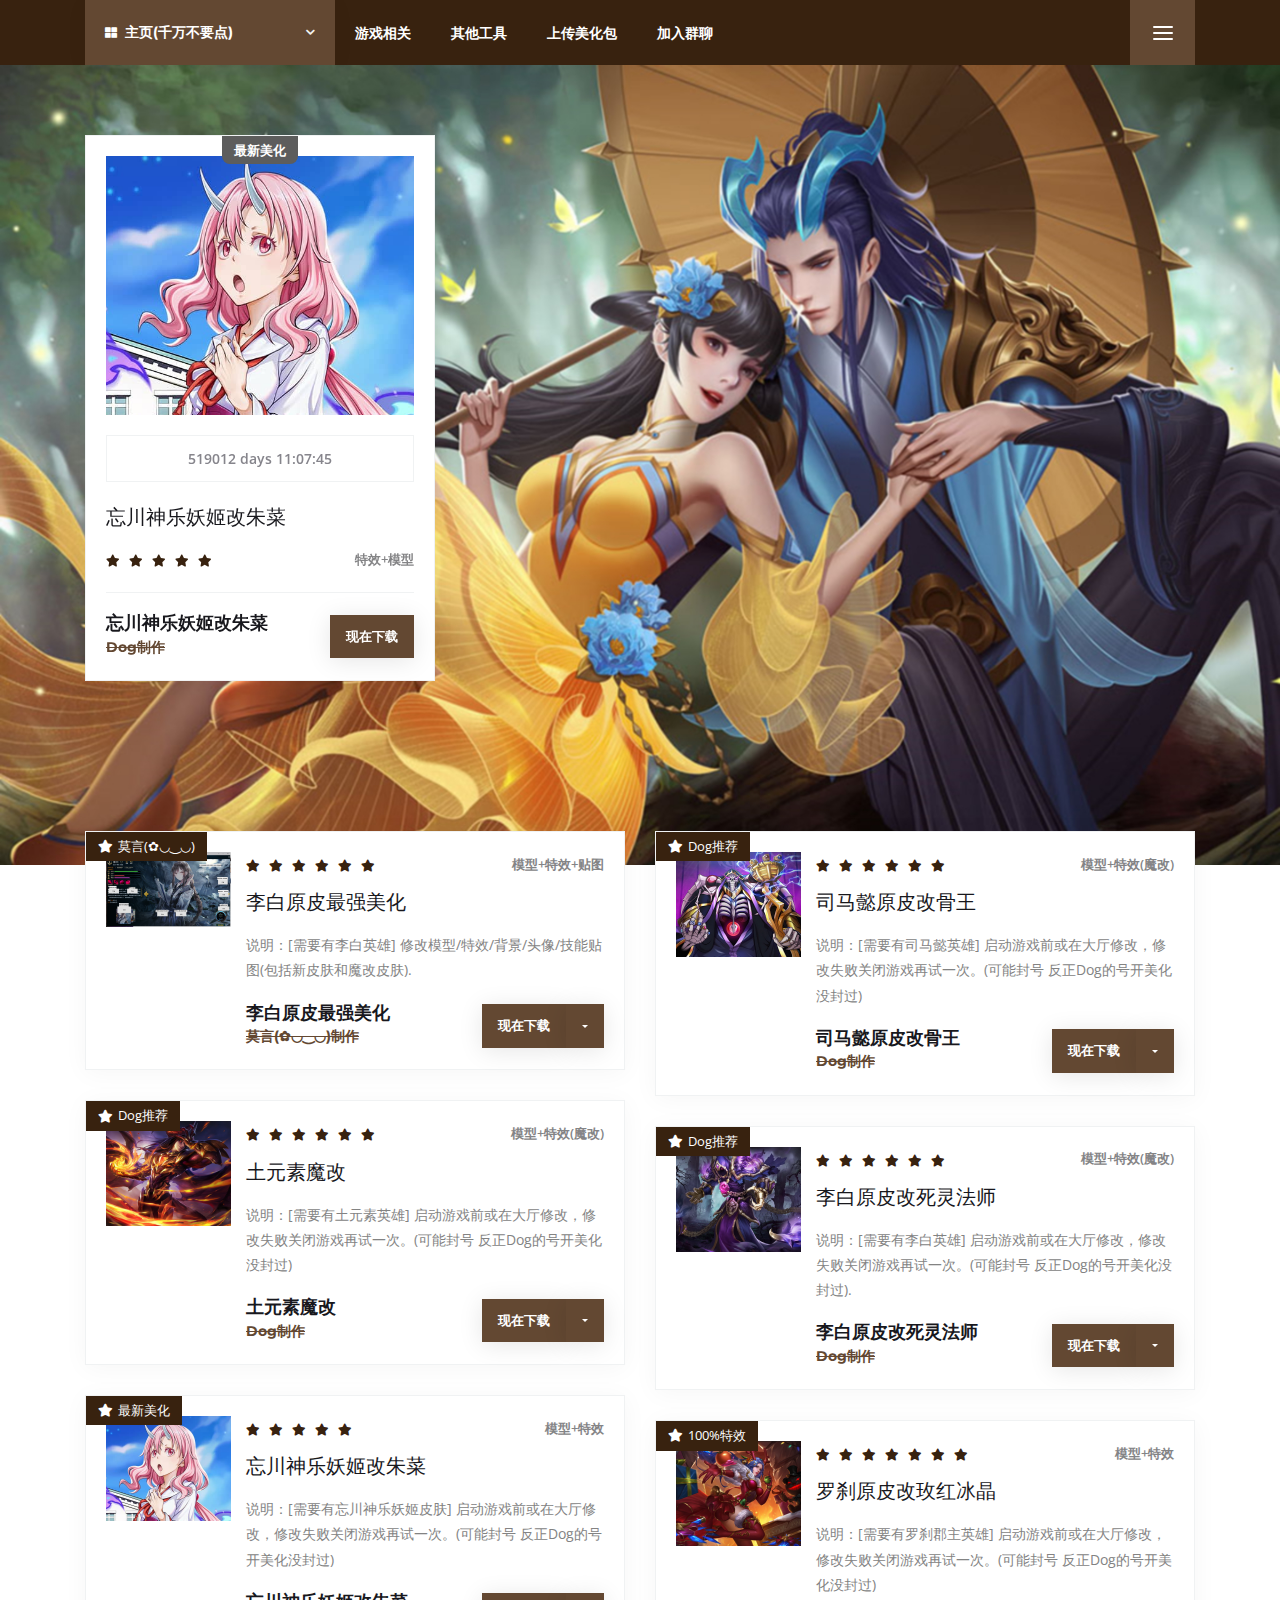
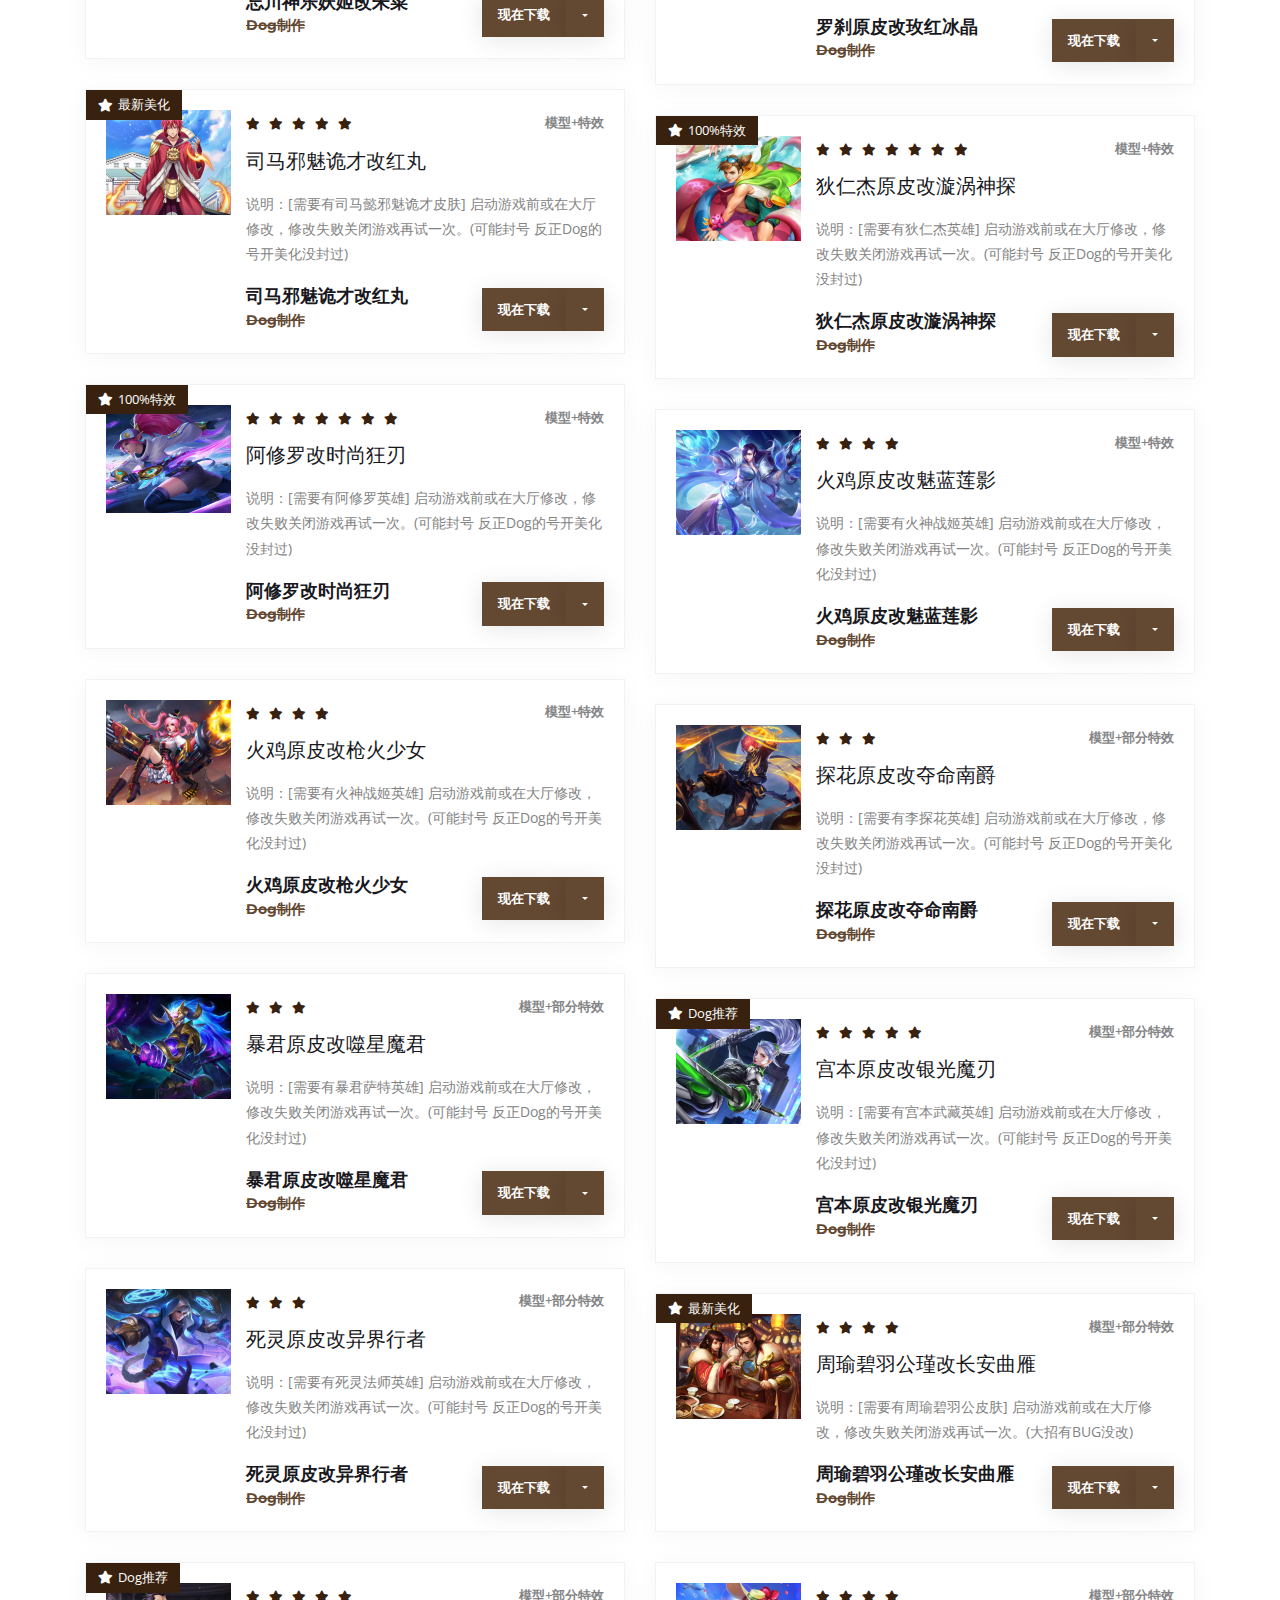
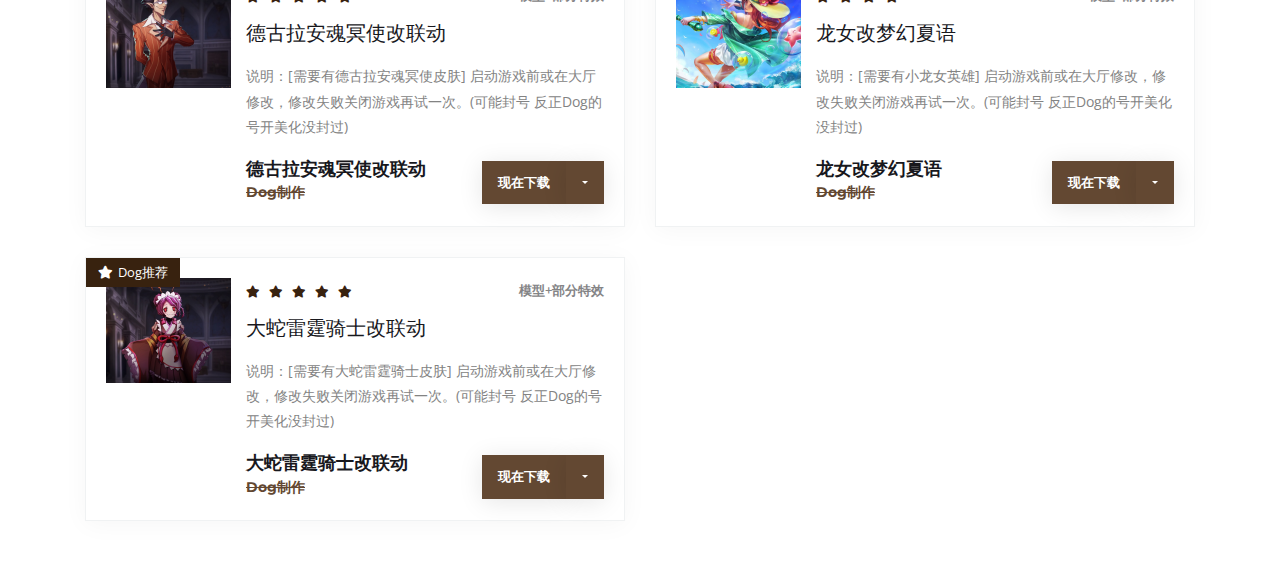
==== commit 49afc00e: "Update index.html" ====
--- a/index.html
+++ b/index.html
@@ -53,7 +53,7 @@
 
           <div class="andro_newsletter-popup-text-wrapper">
             <h3>加入美化包群</h3>
-            <p>群里不定时更新皮肤美化<br/>也可以找群主上传美化到网站<br/>只改微端，用QQ游戏的可以点右上角了<br/>手机版有BUG，用电脑访问</p>
+            <p>群里不定时更新皮肤美化<br/>也可以找群主上传美化到网站<br/>只改微端，用QQ游戏的可以点右上角了<br/>手机版有BUG，用电脑访问<br/>隐藏内容访问密码2333</p>
           </div>
 
           <form method="post" class="text-center">
@@ -186,7 +186,7 @@
                 <!-- Level 1 -->
 
                   <ul class="navbar-nav">
-                  <li class="menu-item"> <a href="assets\img\a.jpg" target="_blank">来点色图</a> </li>
+                  <li class="menu-item"> <a href="setu.html" target="_blank">来点色图</a> </li>
 
 
                     <!-- Level 2 -->
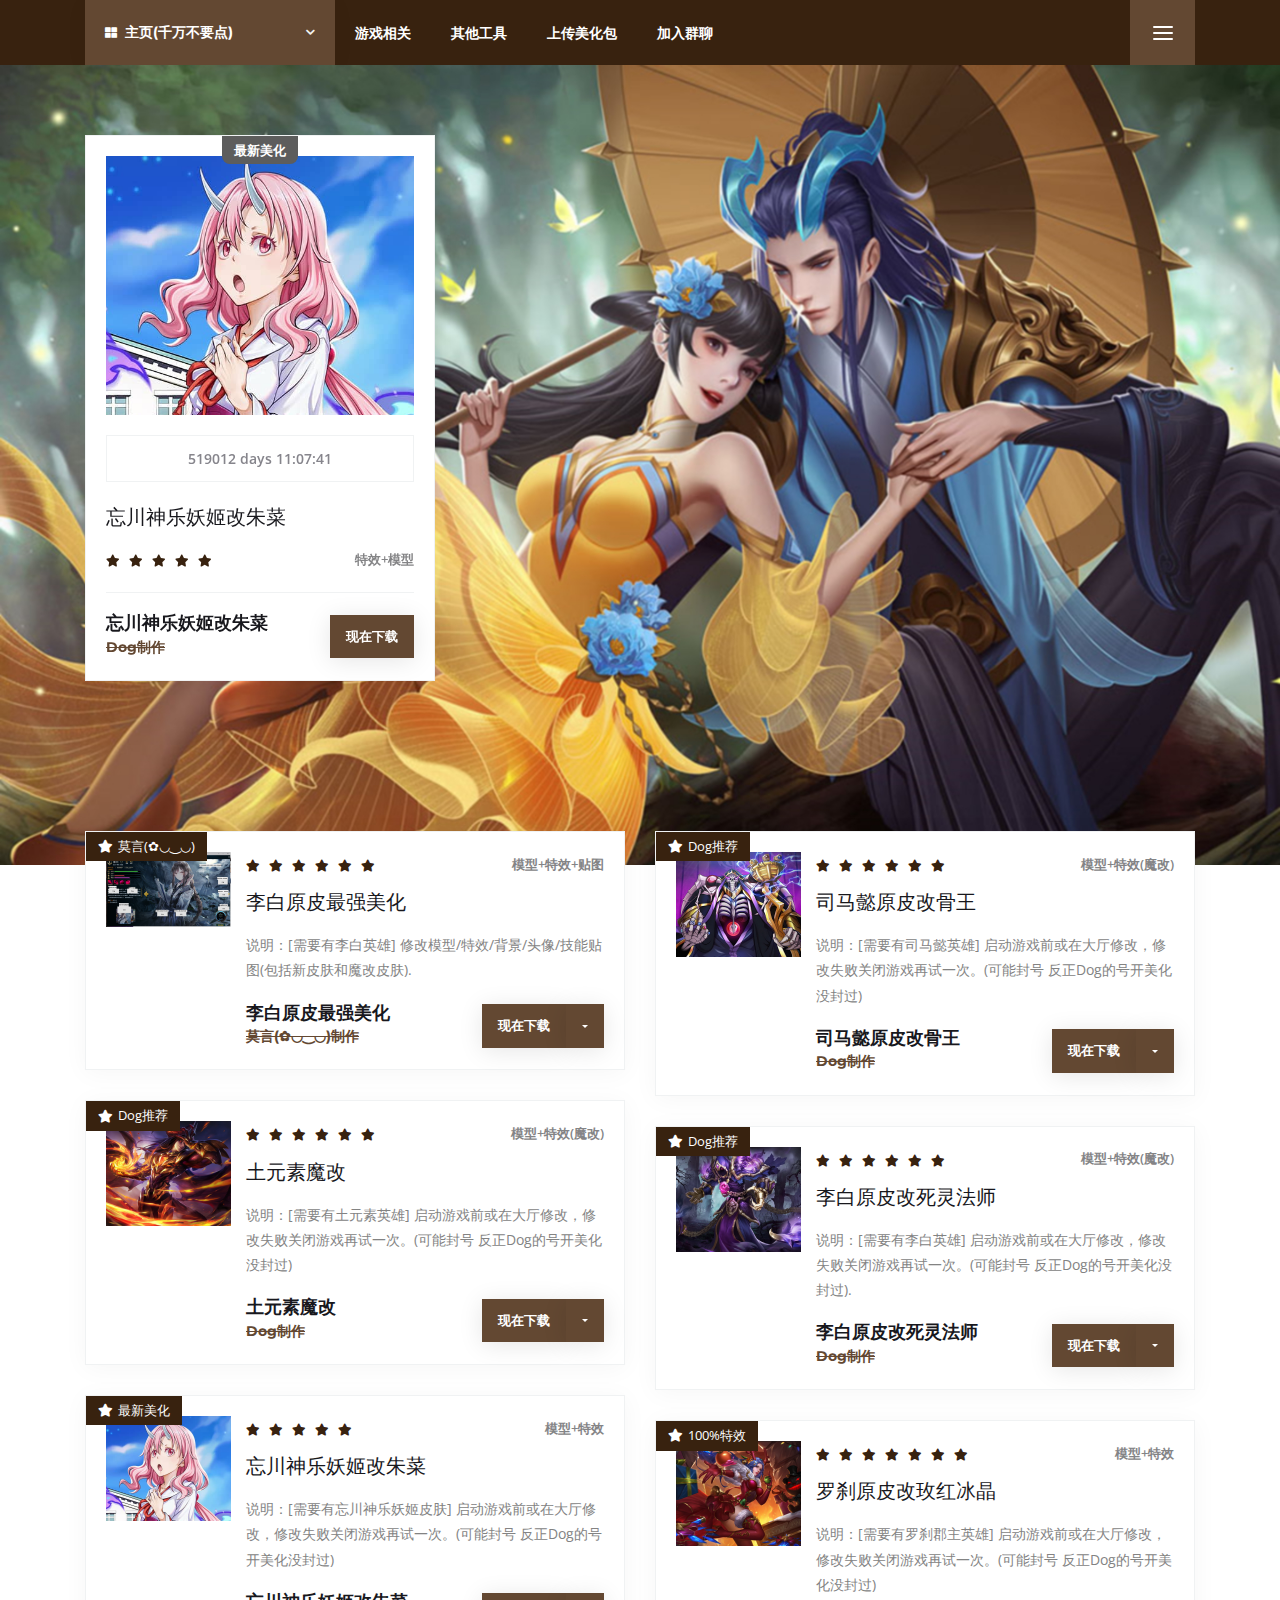
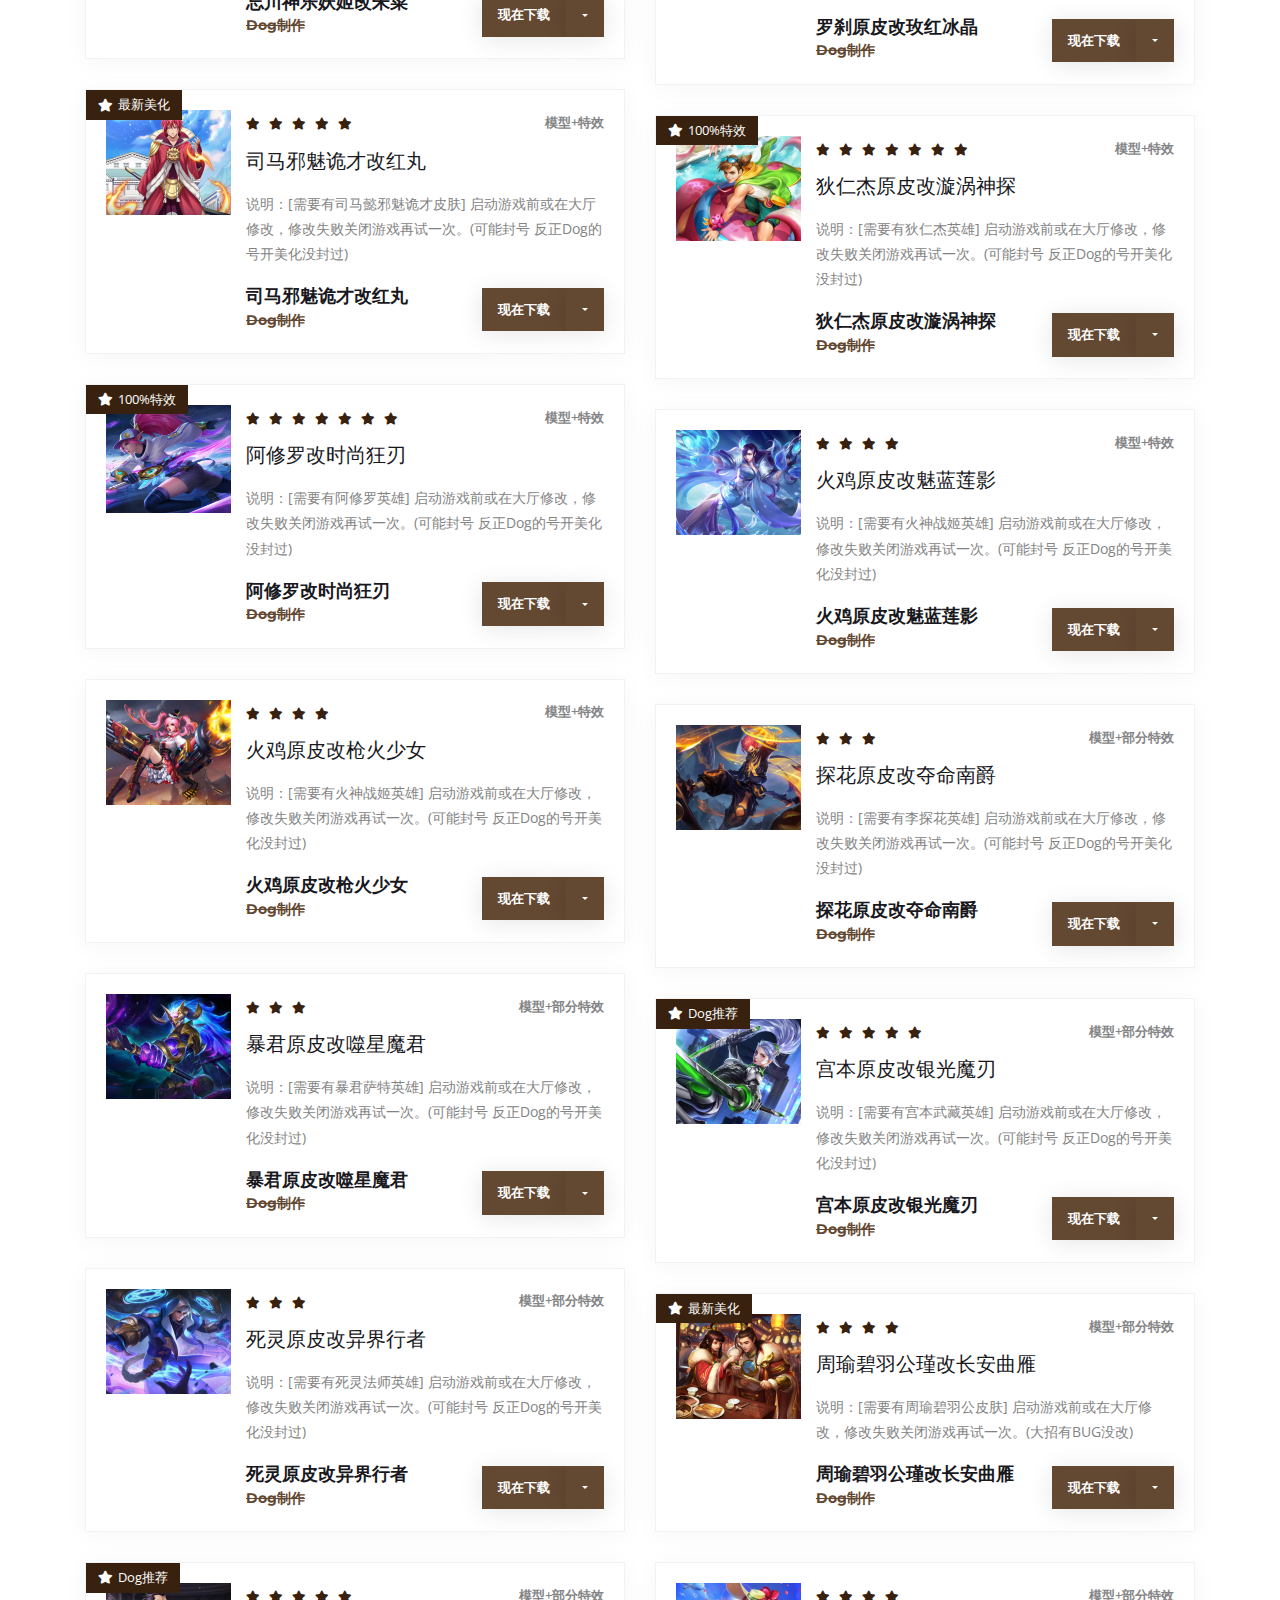
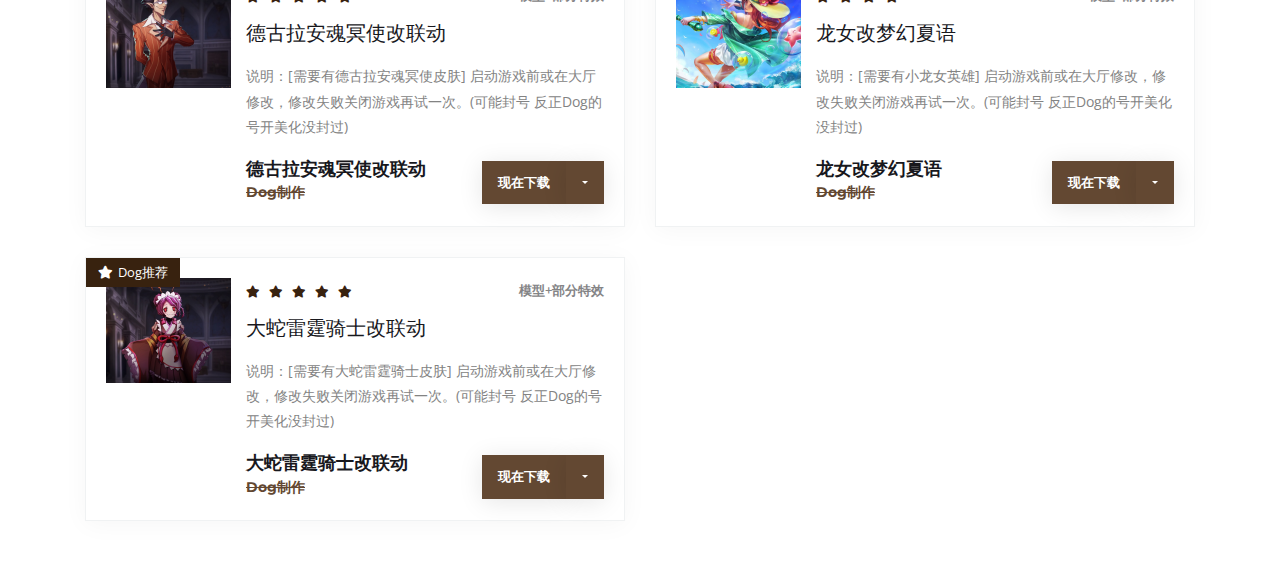
==== commit 0f991524: "Update index.html" ====
--- a/index.html
+++ b/index.html
@@ -142,6 +142,7 @@
       <div class="sidebar-widget">
         <h5 class="widget-title">学♂习网站(后面带[V]的需要VPN)</h5>
         <div class="tagcloud">
+	  <a href="https://www.amcomic.com" target="_blank"">一个漫画</a> 
           <a href="https://www.xvideos.com/" target="_blank"">xvideos[V]</a> 
           <a href="https://github.com/banwhard9uu/new-url/wiki" target="_blank"">9UU</a> 
           <a href="https://nhentai.net/" target="_blank"">NH本子[V]</a> 
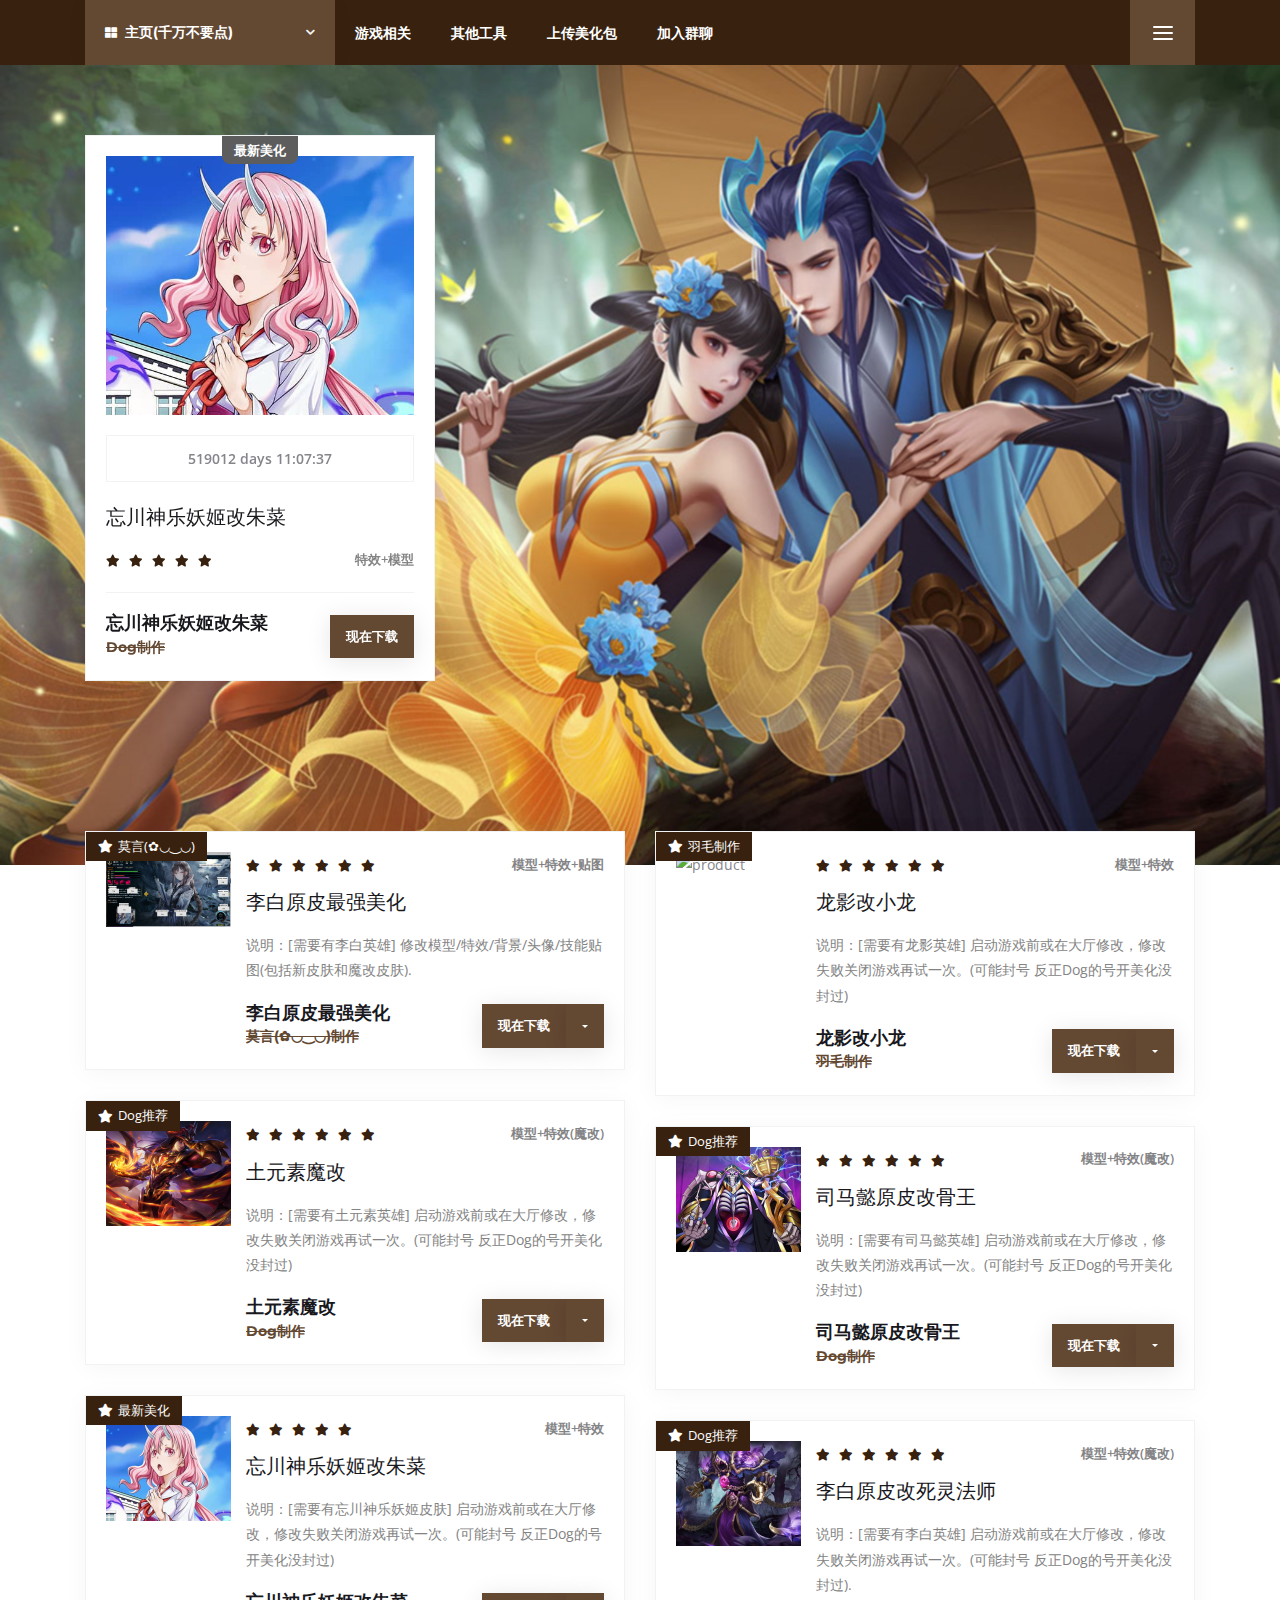
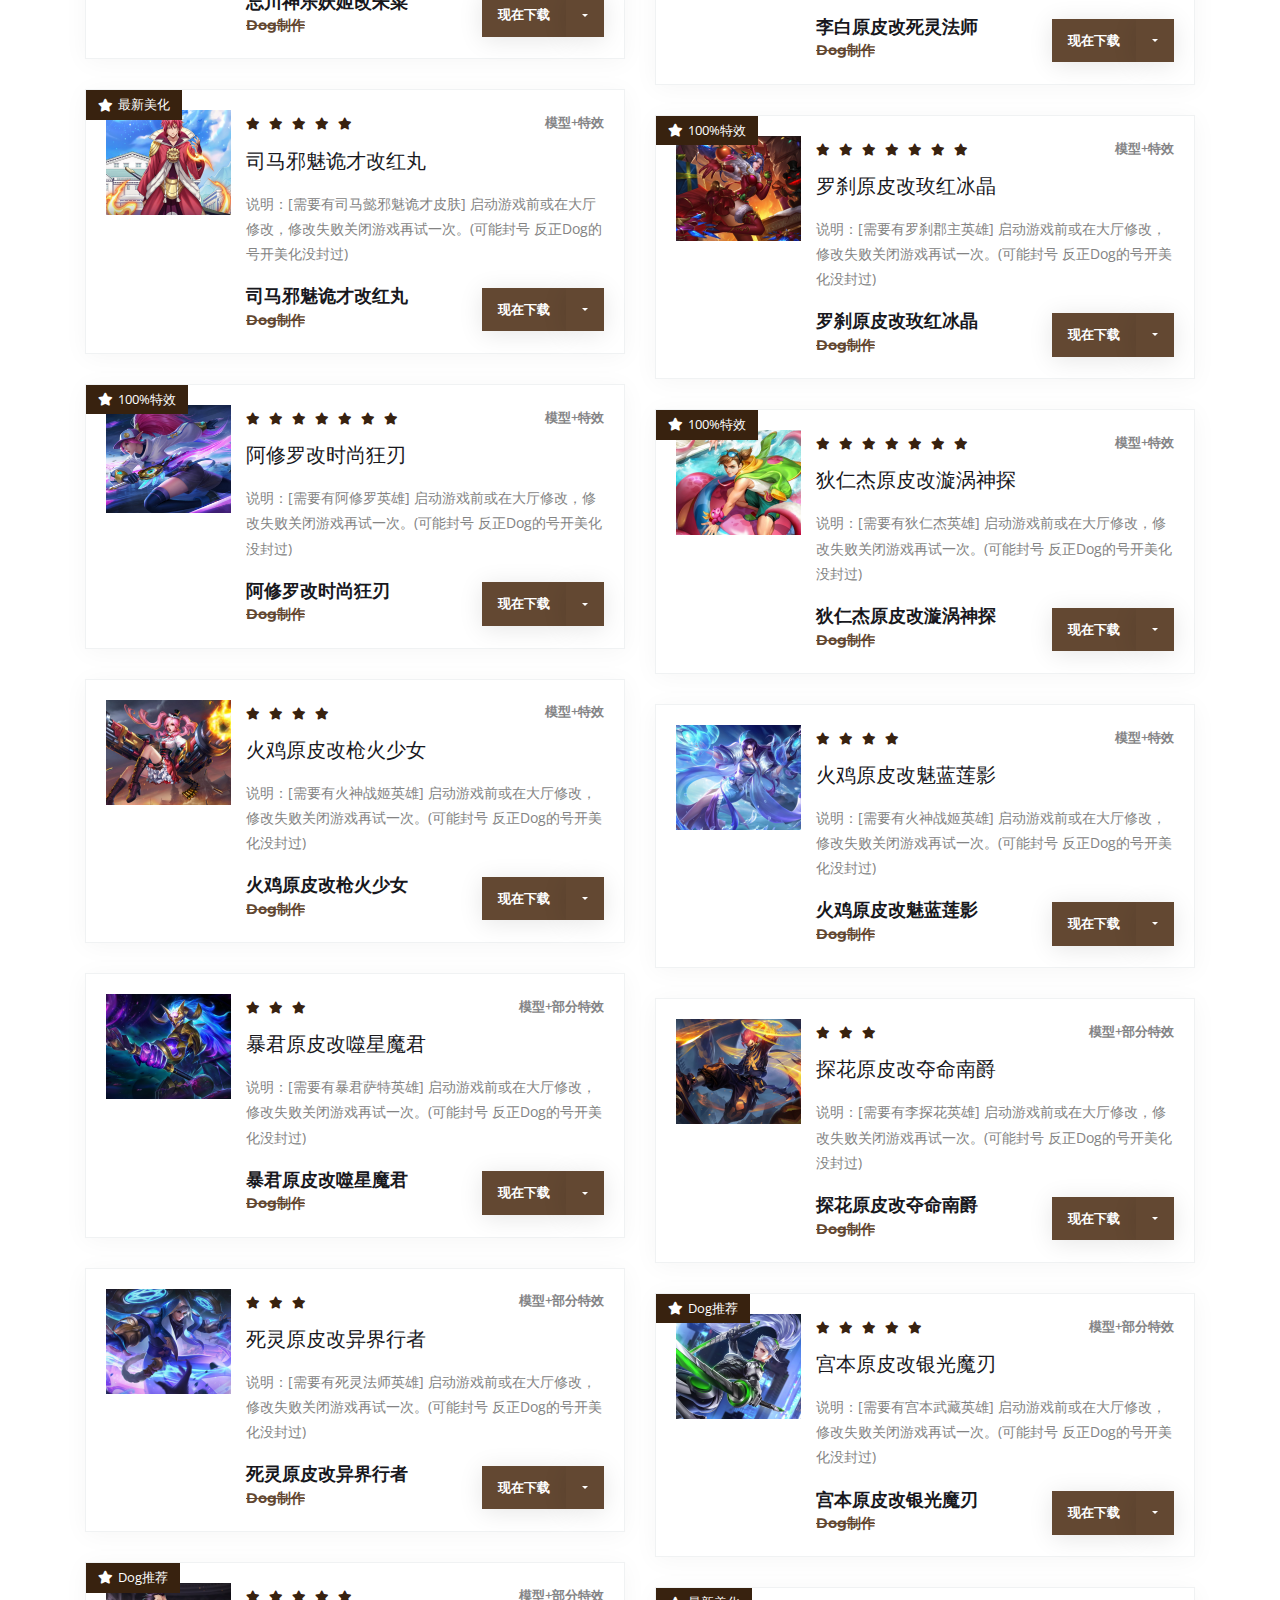
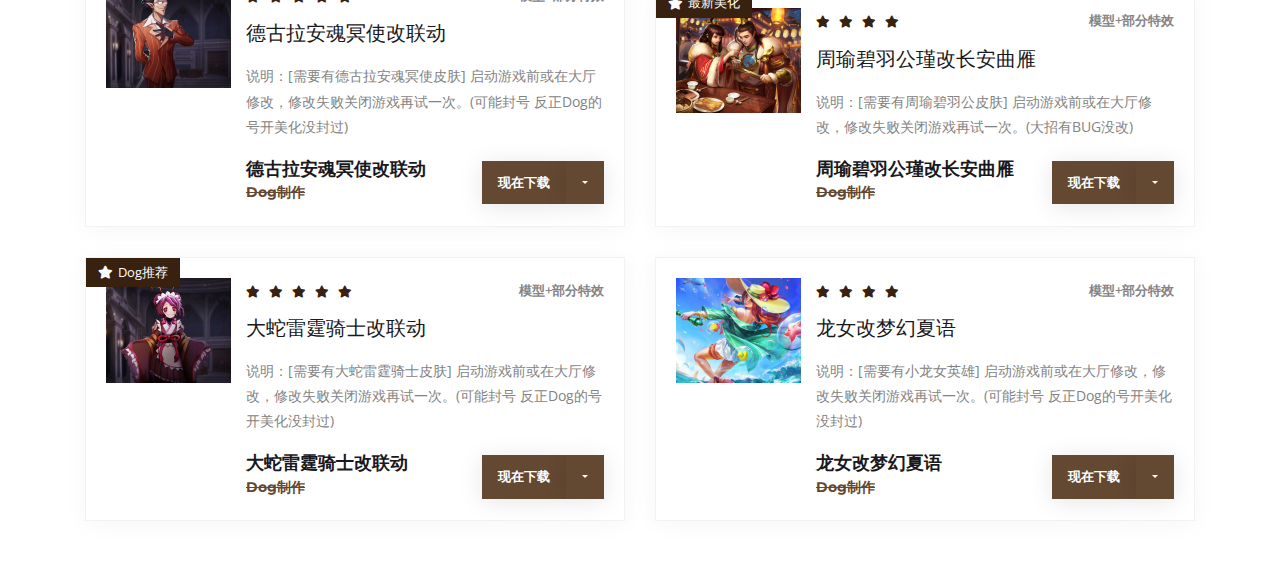
==== commit 9e3c17f1: "Update index.html" ====
--- a/index.html
+++ b/index.html
@@ -953,6 +953,47 @@
         </div>
 
         <div class="col-lg-6">
+			               <!-- Product Start -->
+
+
+          <div class="andro_product andro_product-list">
+            <div class="andro_product-badge andro_badge-featured">
+              <i class="fa fa-star"></i>
+              <span>羽毛制作</span>
+            </div>
+            <div class="andro_product-thumb">
+              <img src="assets/img/products/201.png" alt="product">
+            </div>
+            <div class="andro_product-body">
+              <div class="andro_rating-wrapper">
+                <div class="andro_rating">
+                  <i class="fa fa-star active"></i>
+                  <i class="fa fa-star active"></i>
+                  <i class="fa fa-star active"></i>
+                  <i class="fa fa-star active"></i>
+                  <i class="fa fa-star active"></i>
+                  <i class="fa fa-star active"></i>
+                </div>
+                <span>模型+特效</span>
+              </div>
+              <h5 class="andro_product-title">龙影改小龙</h5>
+              <p>说明：[需要有龙影英雄] 启动游戏前或在大厅修改，修改失败关闭游戏再试一次。(可能封号 反正Dog的号开美化没封过)</p>
+              <div class="andro_product-footer">
+                <div class="andro_product-price">
+                  <span>龙影改小龙</span>
+	<span>羽毛制作</span>
+                </div>
+                <div class="btn-group">
+                  <a href="https://dog.lanzous.com/iwnS4lxwtgb" target="_blank" class="andro_btn-custom btn-sm">现在下载</a>
+                  <button type="button" class="andro_btn-custom dropdown-toggle dropdown-toggle-split btn-sm" data-toggle="dropdown" aria-haspopup="true" aria-expanded="false">
+                    <span class="sr-only">Toggle Dropdown</span>
+                  </button>
+
+                </div>
+              </div>
+            </div>
+          </div>
+          <!-- Product End -->
           <!-- Product Start -->
 
 
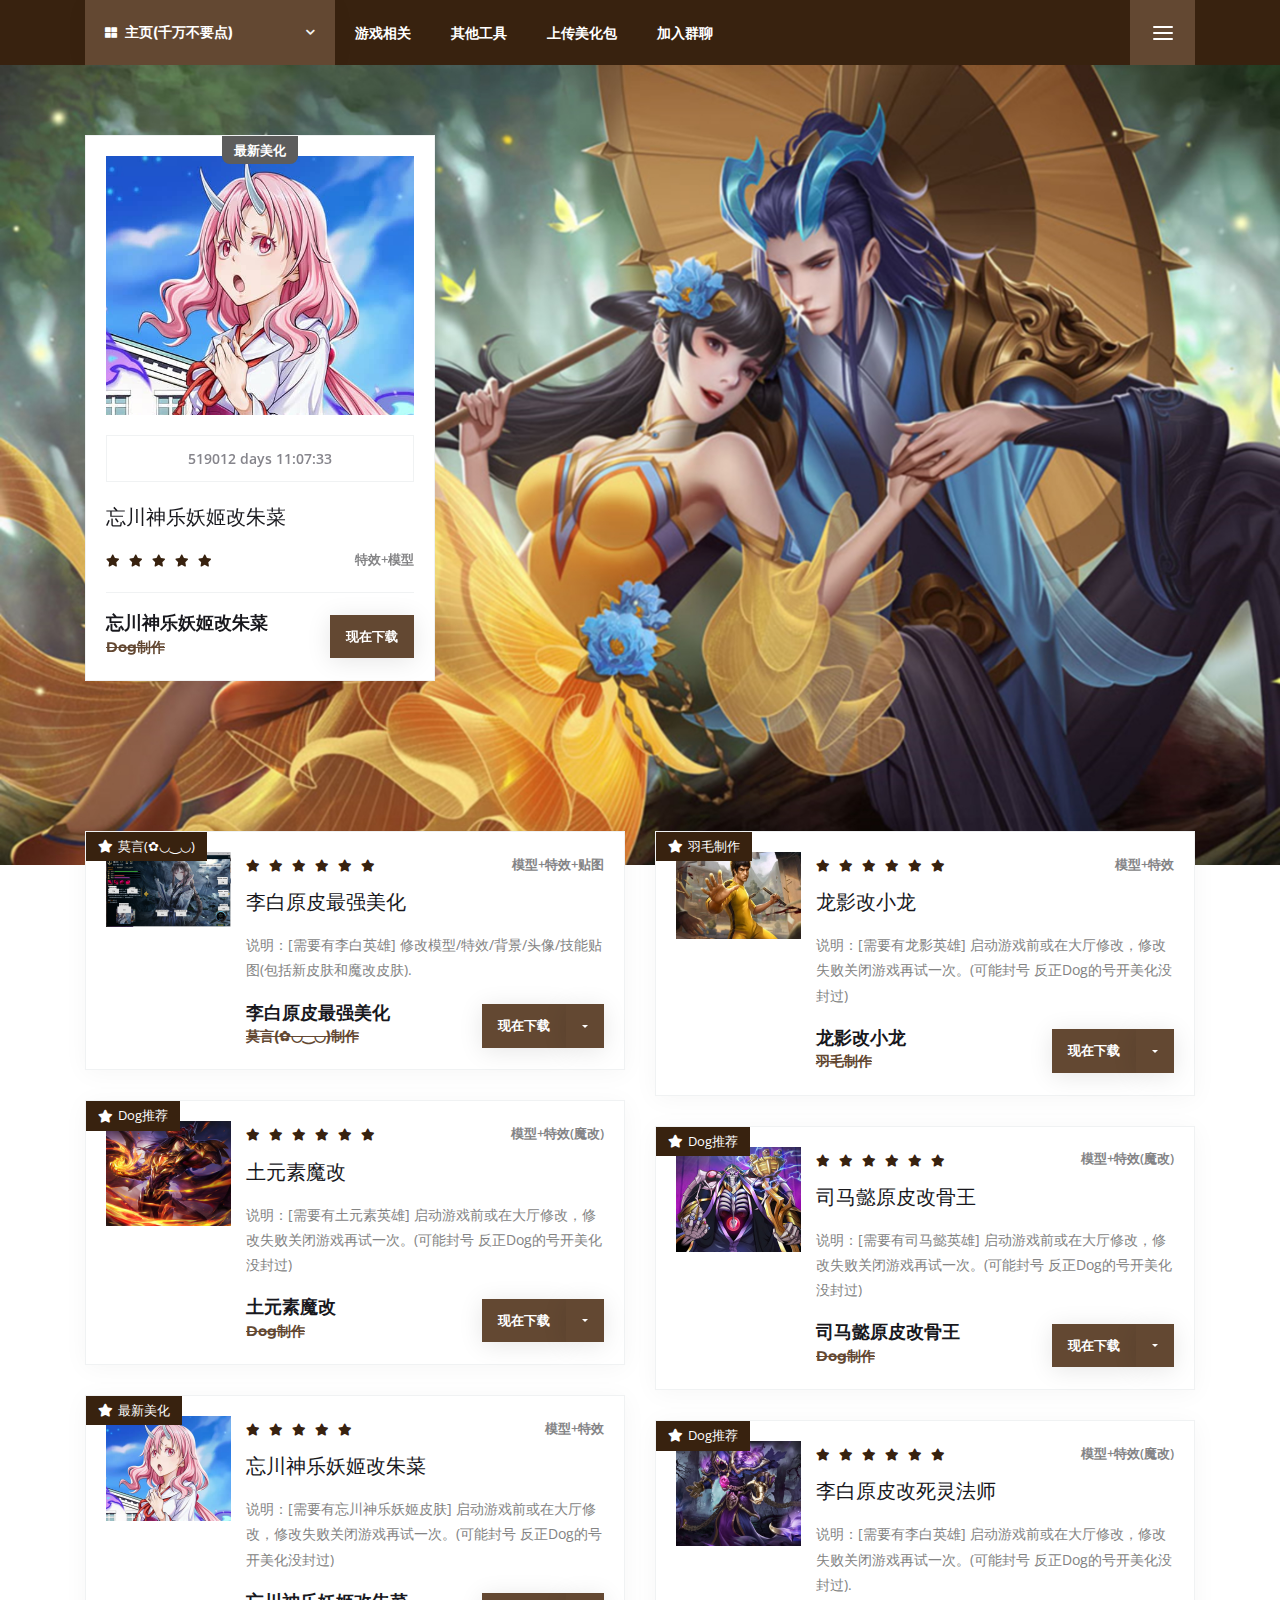
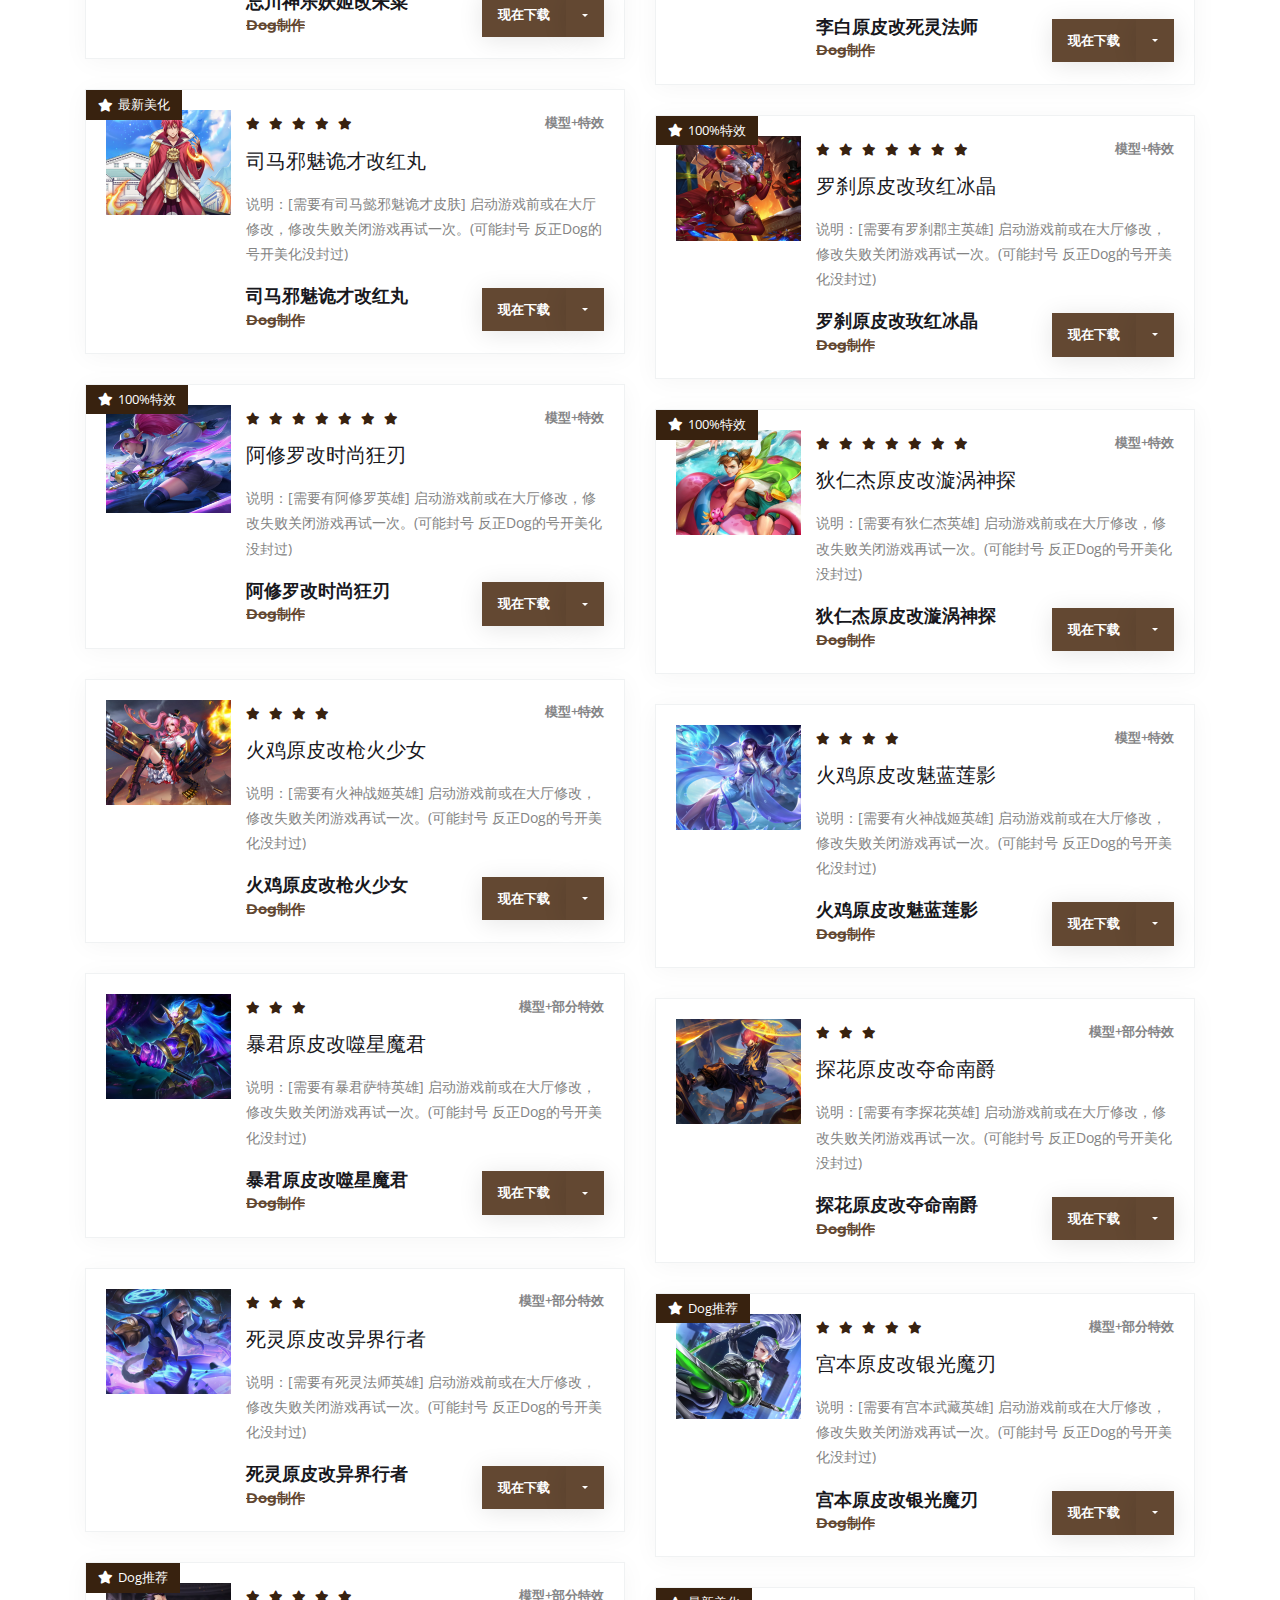
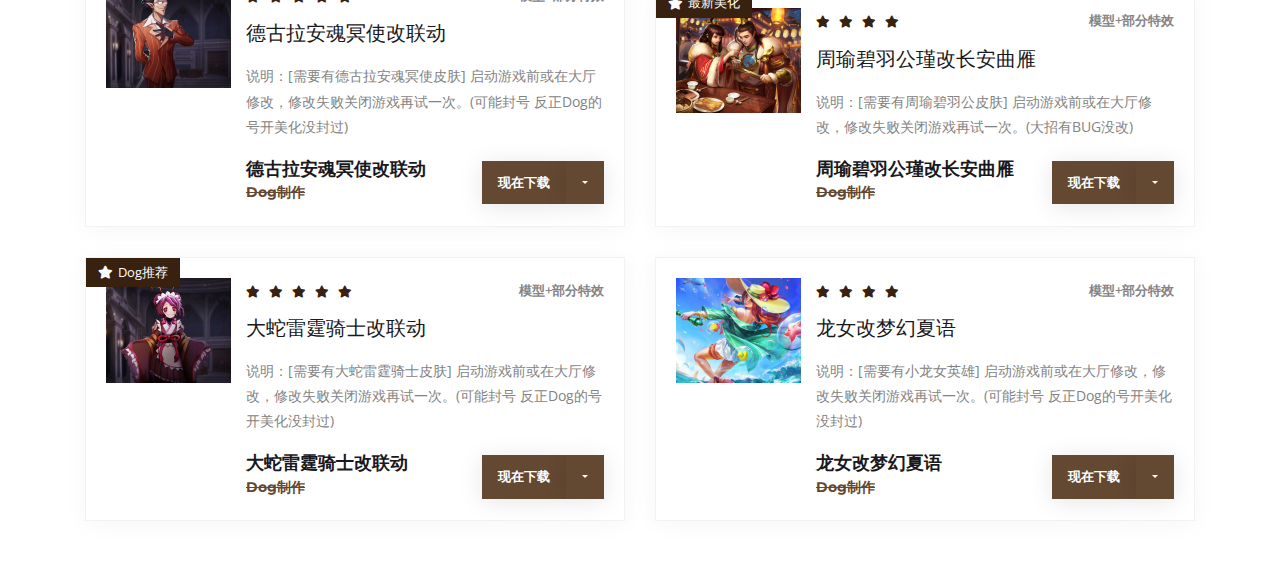
==== commit 178d3f2e: "Update index.html" ====
--- a/index.html
+++ b/index.html
@@ -962,7 +962,7 @@
               <span>羽毛制作</span>
             </div>
             <div class="andro_product-thumb">
-              <img src="assets/img/products/201.png" alt="product">
+              <img src="assets/img/products/20.png" alt="product">
             </div>
             <div class="andro_product-body">
               <div class="andro_rating-wrapper">
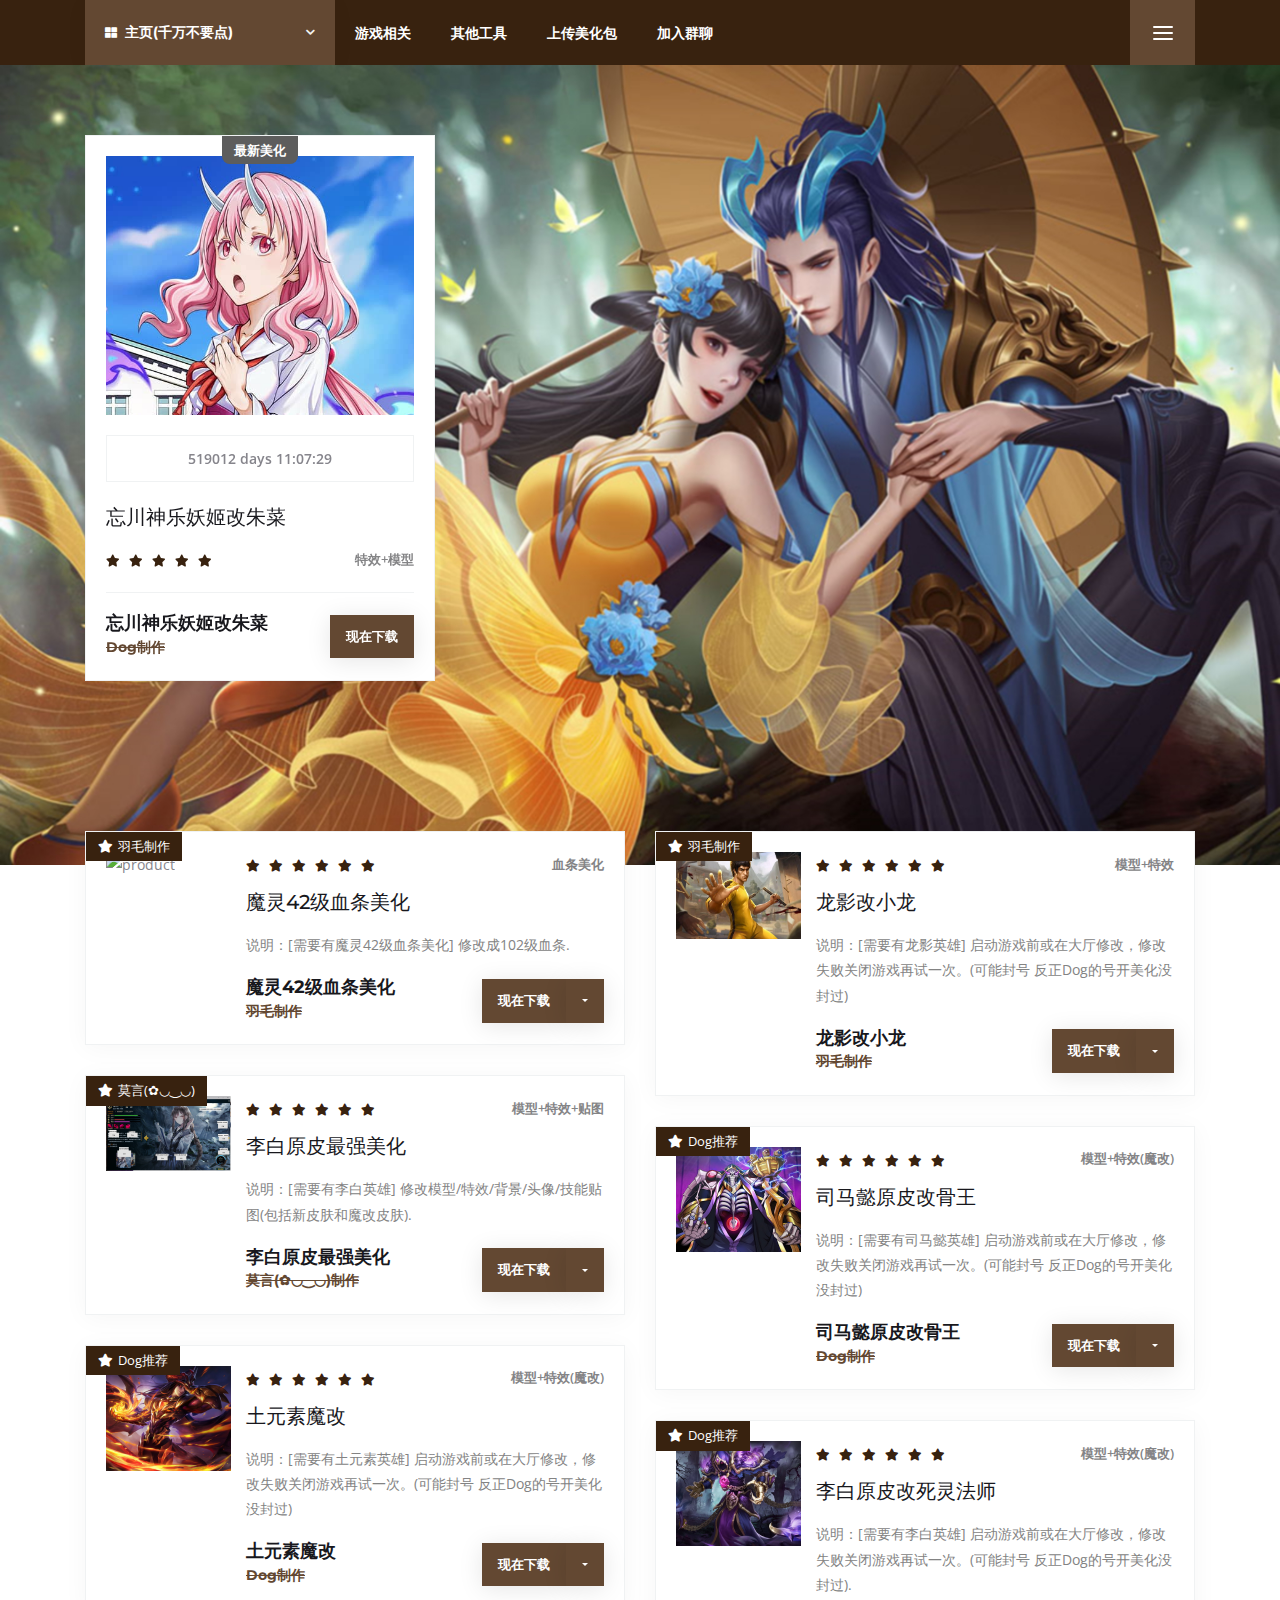
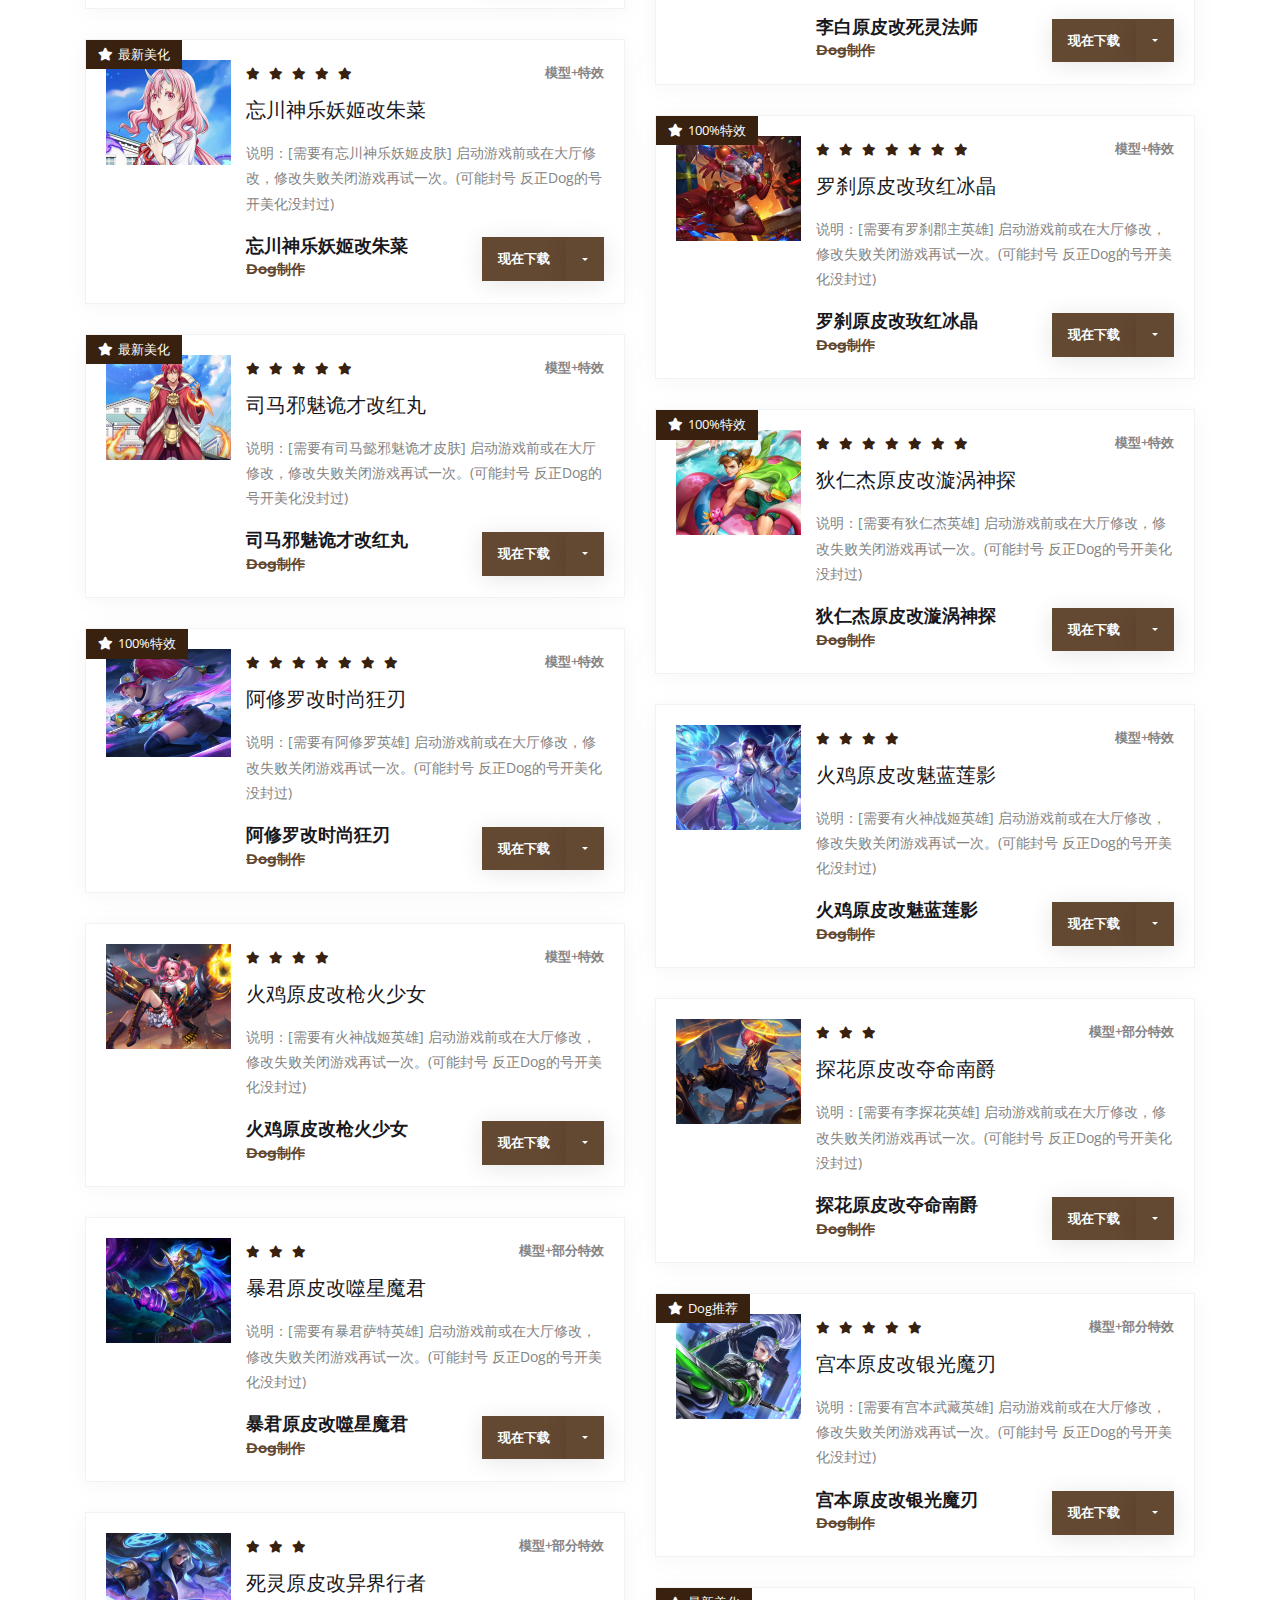
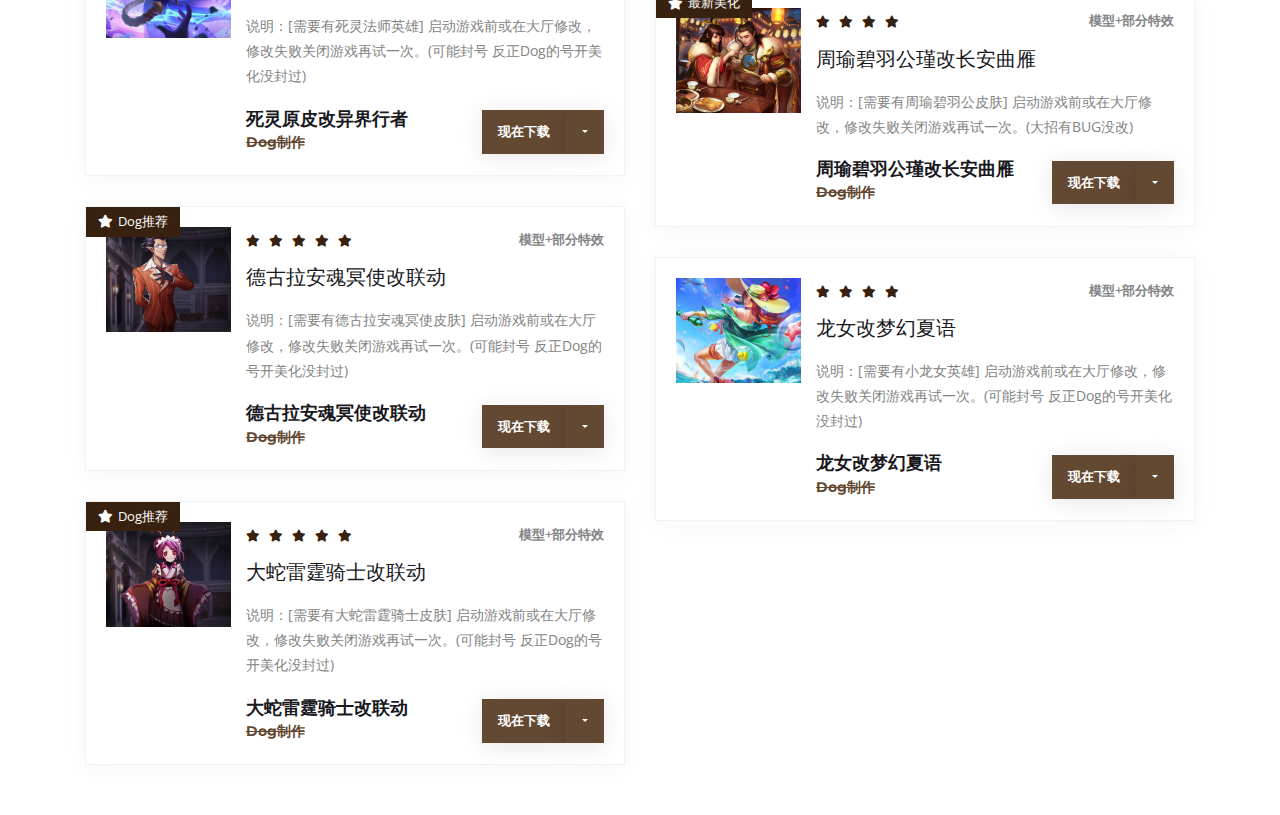
==== commit 9731d4b7: "Update index.html" ====
--- a/index.html
+++ b/index.html
@@ -142,7 +142,6 @@
       <div class="sidebar-widget">
         <h5 class="widget-title">学♂习网站(后面带[V]的需要VPN)</h5>
         <div class="tagcloud">
-	  <a href="https://www.amcomic.com" target="_blank"">一个漫画</a> 
           <a href="https://www.xvideos.com/" target="_blank"">xvideos[V]</a> 
           <a href="https://github.com/banwhard9uu/new-url/wiki" target="_blank"">9UU</a> 
           <a href="https://nhentai.net/" target="_blank"">NH本子[V]</a> 
@@ -553,6 +552,45 @@
           <div class="andro_product andro_product-list">
             <div class="andro_product-badge andro_badge-featured">
               <i class="fa fa-star"></i>
+              <span>羽毛制作</span>
+            </div>
+            <div class="andro_product-thumb">
+              <img src="assets/img/products/21.png" alt="product">
+            </div>
+            <div class="andro_product-body">
+              <div class="andro_rating-wrapper">
+                <div class="andro_rating">
+                  <i class="fa fa-star active"></i>
+                  <i class="fa fa-star active"></i>
+                  <i class="fa fa-star active"></i>
+                  <i class="fa fa-star active"></i>
+                  <i class="fa fa-star active"></i>
+                  <i class="fa fa-star active"></i>
+                </div>
+                <span>血条美化</span>
+              </div>
+              <h5 class="andro_product-title"> 魔灵42级血条美化 </h5>
+              <p>说明：[需要有魔灵42级血条美化] 修改成102级血条.</p>
+              <div class="andro_product-footer">
+                <div class="andro_product-price">
+                  <span>魔灵42级血条美化</span>
+	<span>羽毛制作</span>
+                </div>
+                <div class="btn-group">
+                  <a href="https://dog.lanzous.com/iD263m3g72f" target="_blank" class="andro_btn-custom btn-sm">现在下载</a>
+                  <button type="button" class="andro_btn-custom dropdown-toggle dropdown-toggle-split btn-sm" data-toggle="dropdown" aria-haspopup="true" aria-expanded="false">
+                    <span class="sr-only">Toggle Dropdown</span>
+                  </button>
+
+                </div>
+              </div>
+            </div>
+          </div>
+          <!-- Product End -->
+ <!-- Product Start -->
+          <div class="andro_product andro_product-list">
+            <div class="andro_product-badge andro_badge-featured">
+              <i class="fa fa-star"></i>
               <span>莫言(✿◡‿◡)</span>
             </div>
             <div class="andro_product-thumb">
@@ -953,7 +991,7 @@
         </div>
 
         <div class="col-lg-6">
-			               <!-- Product Start -->
+          <!-- Product Start -->
 
 
           <div class="andro_product andro_product-list">
@@ -984,7 +1022,7 @@
 	<span>羽毛制作</span>
                 </div>
                 <div class="btn-group">
-                  <a href="https://dog.lanzous.com/iwnS4lxwtgb" target="_blank" class="andro_btn-custom btn-sm">现在下载</a>
+                  <a href="https://dog.lanzous.com/il7hzm3g6wj" target="_blank" class="andro_btn-custom btn-sm">现在下载</a>
                   <button type="button" class="andro_btn-custom dropdown-toggle dropdown-toggle-split btn-sm" data-toggle="dropdown" aria-haspopup="true" aria-expanded="false">
                     <span class="sr-only">Toggle Dropdown</span>
                   </button>
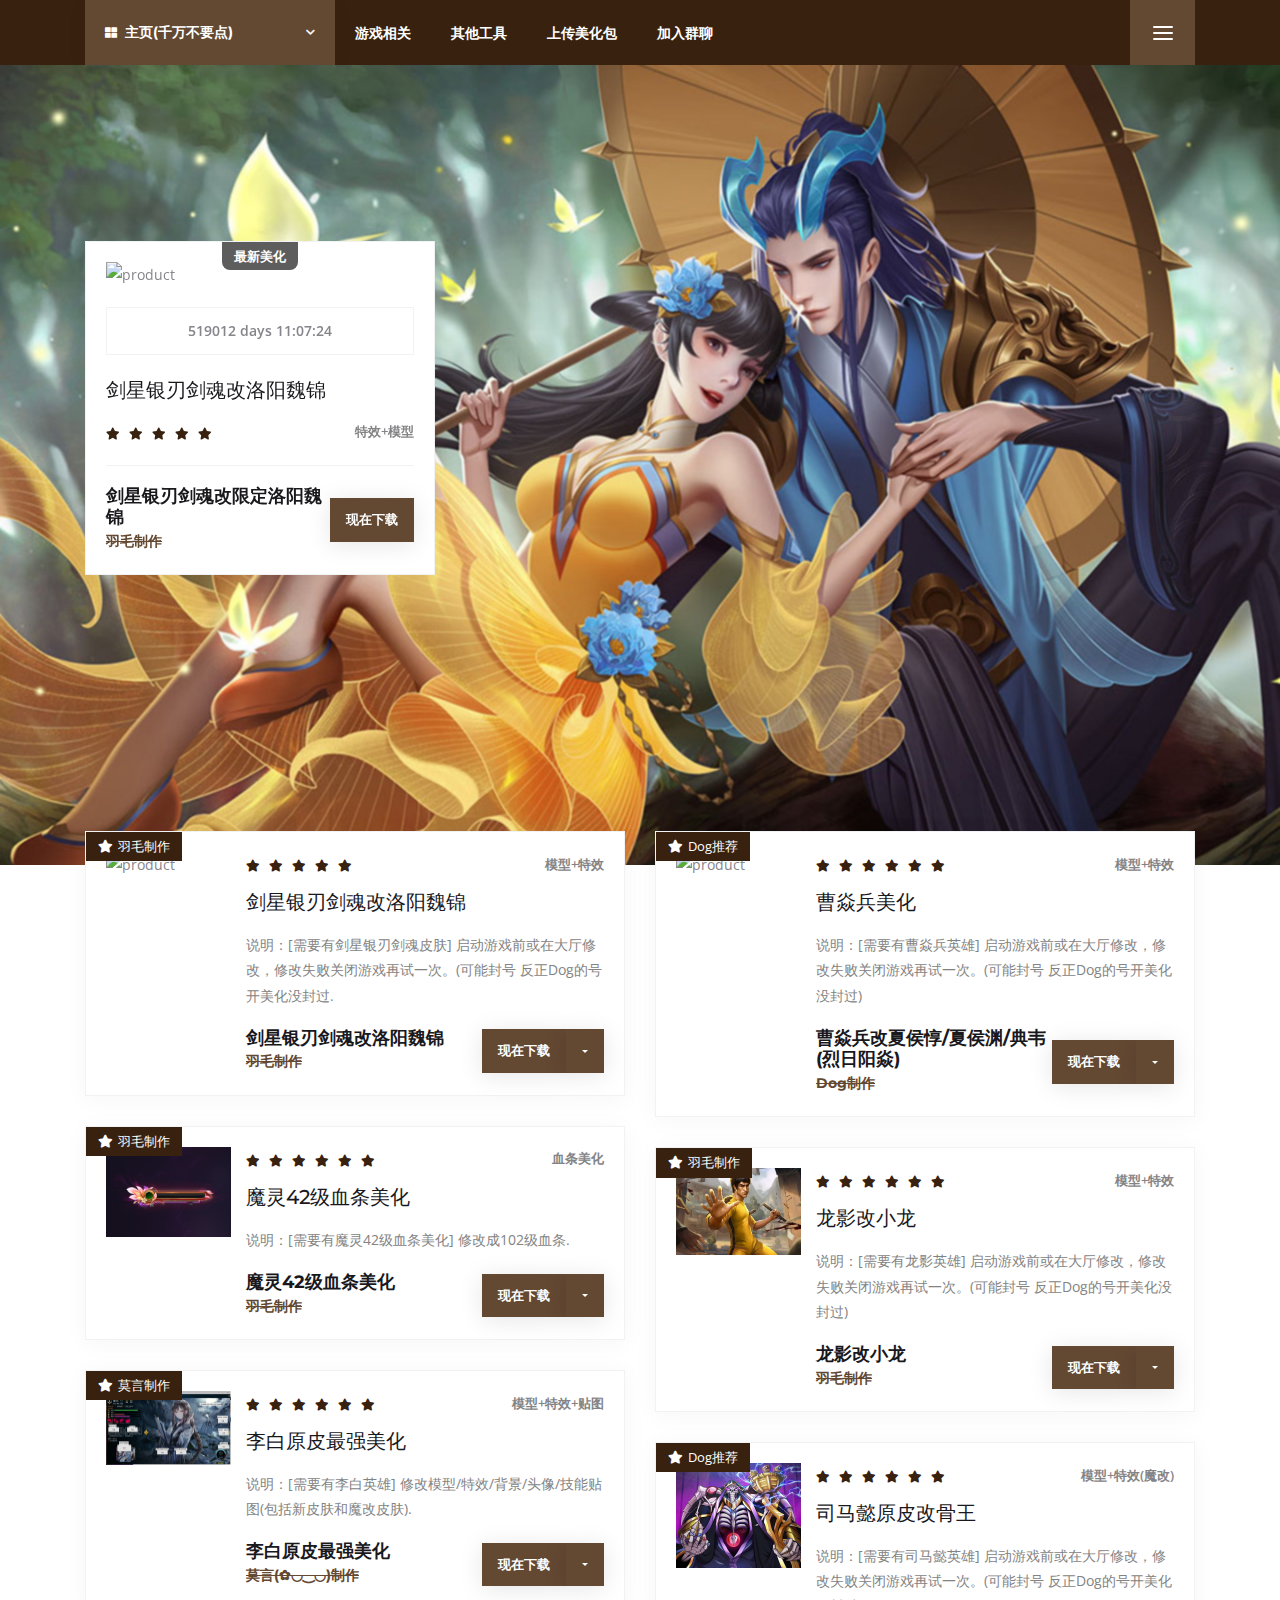
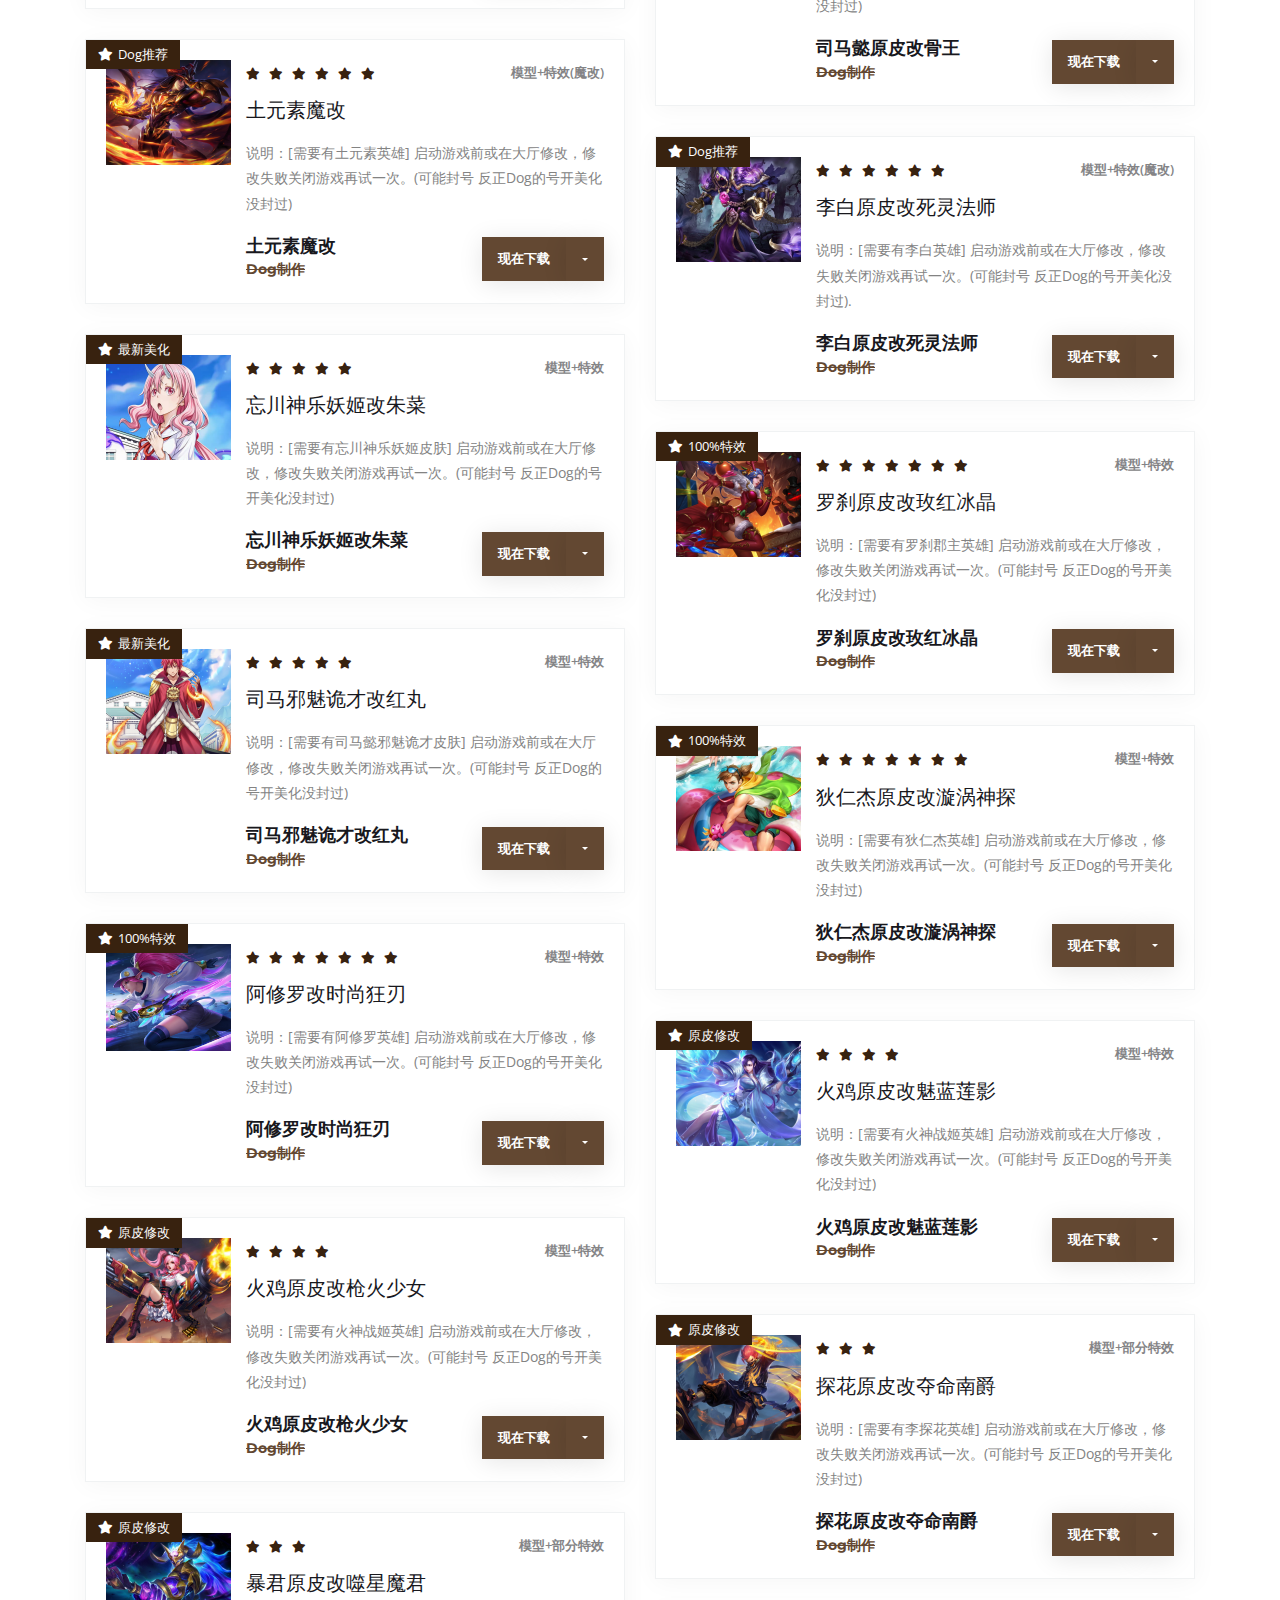
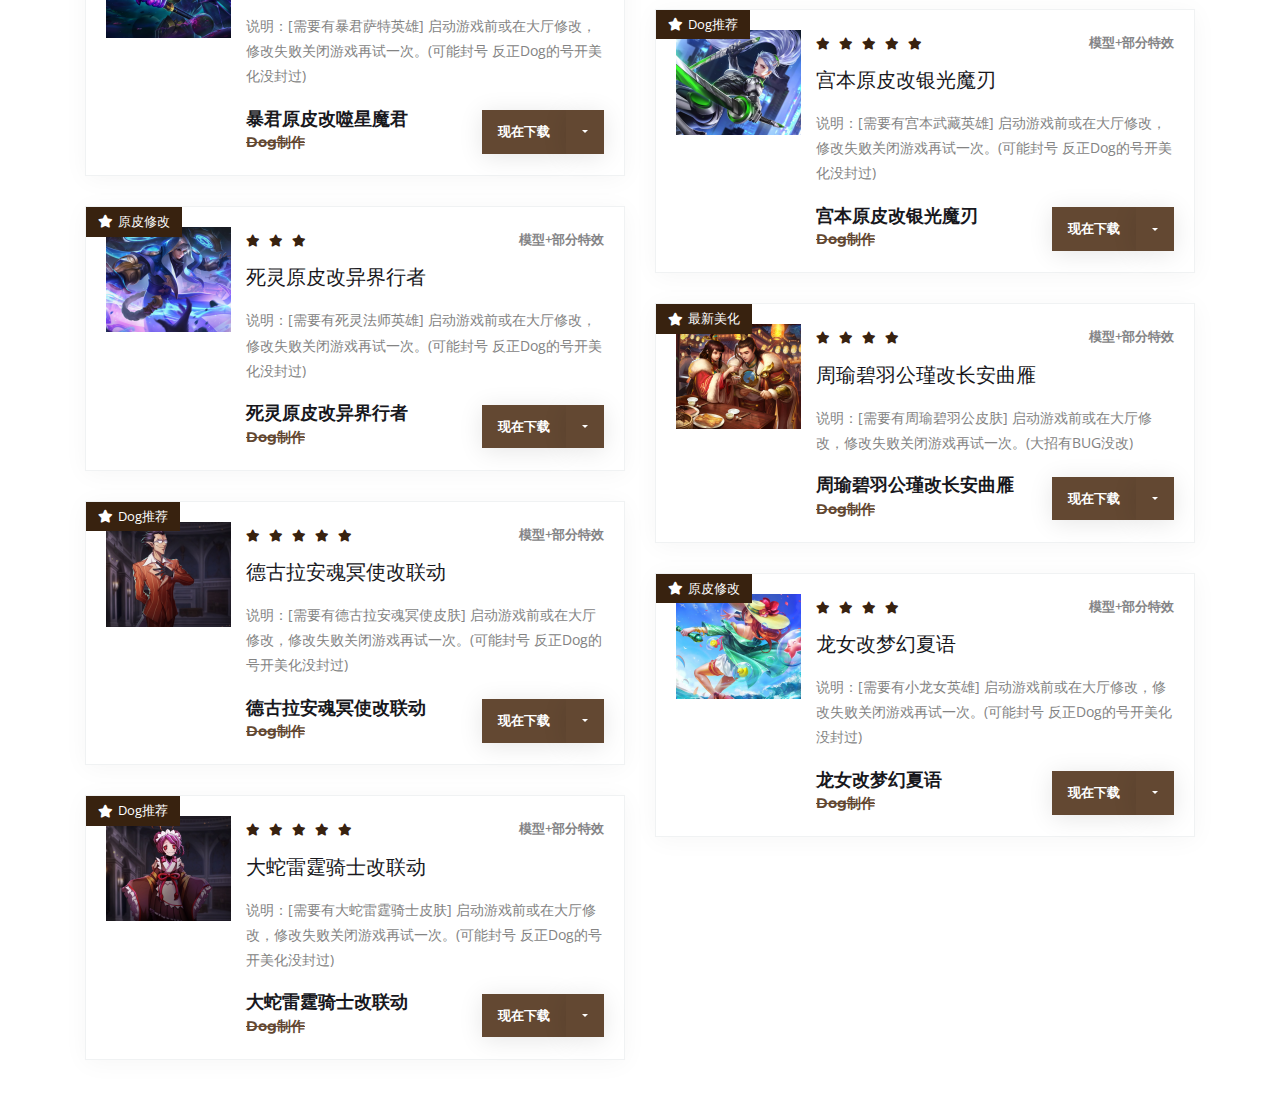
==== commit 9284b0c9: "Update index.html" ====
--- a/index.html
+++ b/index.html
@@ -294,6 +294,52 @@
                   最新美化
                 </div>
                 <div class="andro_product-thumb">
+                  <img src="assets/img/products/22.png" alt="product">
+                  <div class="andro_countdown-timer" data-countdown="3447/07/30">378 days 13:13:07</div>
+                </div>
+                <div class="andro_product-body">
+                  <h5 class="andro_product-title"> 剑星银刃剑魂改洛阳魏锦</h5>
+                  <div class="andro_rating-wrapper">
+                    <div class="andro_rating">
+                      <i class="fa fa-star active"></i>
+                      <i class="fa fa-star active"></i>
+                      <i class="fa fa-star active"></i>
+                      <i class="fa fa-star active"></i>
+                      <i class="fa fa-star active"></i>
+                    </div>
+                    <span>特效+模型</span>
+                  </div>
+                </div>
+                <div class="andro_product-footer">
+                  <div class="andro_product-price">
+                    <span>剑星银刃剑魂改限定洛阳魏锦</span>
+                    <span>羽毛制作</span>
+                  </div>
+                  <a href="https://dog.lanzous.com/i0St1mkwdob" target="_blank" class="andro_btn-custom btn-sm">现在下载</a>
+                </div>
+
+              </div>
+            </div>
+            <div class="col-lg-6 offset-lg-1">
+              
+              
+              
+              
+            </div>
+          </div>
+        </div>
+      </div>
+      <!-- Banner Item End -->
+      <!-- Banner Item Start -->
+      <div class="andro_banner-slider-inner">
+        <div class="container">
+          <div class="row align-items-center">
+            <div class="col-lg-4 d-none d-lg-block">
+              <div class="andro_product">
+                <div class="andro_product-badge andro_badge-sale">
+                  最新美化
+                </div>
+                <div class="andro_product-thumb">
                   <img src="assets/img/products/4.png" alt="product">
                   <div class="andro_countdown-timer" data-countdown="3447/07/30">378 days 13:13:07</div>
                 </div>
@@ -387,11 +433,11 @@
                   <span>Dog推荐</span>
                 </div>
                 <div class="andro_product-thumb">
-                  <img src="assets/img/products/14.png" alt="product">
+                  <img src="assets/img/products/23.png" alt="product">
                   <div class="andro_countdown-timer" data-countdown="3847/04/024">378 days 13:13:07</div>
                 </div>
                 <div class="andro_product-body">
-                  <h5 class="andro_product-title"> 司马懿原皮改骨王</h5>
+                  <h5 class="andro_product-title"> 曹焱兵美化</h5>
                   <div class="andro_rating-wrapper">
                     <div class="andro_rating">
                       <i class="fa fa-star active"></i>
@@ -401,15 +447,15 @@
                       <i class="fa fa-star active"></i>
                       <i class="fa fa-star active"></i>
                     </div>
-                    <span>模型+特效(魔改)</span>
+                    <span>模型+特效</span>
                   </div>
                 </div>
                 <div class="andro_product-footer">
                   <div class="andro_product-price">
-                    <span>司马原皮改骨王</span>
+                    <span>曹焱兵改夏侯惇/夏侯渊/典韦(烈日阳焱)</span>
                     <span>Dog制作</span>
                   </div>
-                  <a href="https://dog.lanzous.com/id7y7loa31e"  target="_blank" class="andro_btn-custom btn-sm">现在下载</a>
+                  <a href="https://dog.lanzous.com/i6XDwmkw43g"  target="_blank" class="andro_btn-custom btn-sm">现在下载</a>
                 </div>
 
               </div>
@@ -422,6 +468,9 @@
         </div>
       </div>
       <!-- Banner Item End -->
+
+      <!-- Banner Item End -->
+
 
       <!-- Banner Item End -->
 
@@ -436,54 +485,6 @@
                   <span>Dog推荐</span>
                 </div>
                 <div class="andro_product-thumb">
-                  <img src="assets/img/products/15.png" alt="product">
-                  <div class="andro_countdown-timer" data-countdown="7710/07/01">378 days 13:13:07</div>
-                </div>
-                <div class="andro_product-body">
-                  <h5 class="andro_product-title">土元素魔改</h5>
-                  <div class="andro_rating-wrapper">
-                    <div class="andro_rating">
-                      <i class="fa fa-star active"></i>
-                      <i class="fa fa-star active"></i>
-                      <i class="fa fa-star active"></i>
-                      <i class="fa fa-star active"></i>
-                      <i class="fa fa-star active"></i>
-                      <i class="fa fa-star active"></i>
-                    </div>
-                    <span>模型+特效(魔改)</span>
-                  </div>
-                </div>
-                <div class="andro_product-footer">
-                  <div class="andro_product-price">
-                    <span>土元素魔改</span>
-                    <span>Dog制作</span>
-                  </div>
-                  <a href="https://dog.lanzous.com/iDDz9loivva"  target="_blank" class="andro_btn-custom btn-sm">现在下载</a>
-                </div>
-
-              </div>
-            </div>
-            <div class="col-lg-6 offset-lg-1">
-              
-              
-            </div>
-          </div>
-        </div>
-      </div>
-      <!-- Banner Item End -->
-      <!-- Banner Item End -->
-
-      <!-- Banner Item Start -->
-      <div class="andro_banner-slider-inner">
-        <div class="container">
-          <div class="row align-items-center">
-            <div class="col-lg-4 d-none d-lg-block">
-              <div class="andro_product">
-                <div class="andro_product-badge andro_badge-featured">
-                  <i class="fa fa-star"></i>
-                  <span>Dog推荐</span>
-                </div>
-                <div class="andro_product-thumb">
                   <img src="assets/img/products/8.png" alt="product">
                   <div class="andro_countdown-timer" data-countdown="2022/02/16">378 days 13:13:07</div>
                 </div>
@@ -555,6 +556,44 @@
               <span>羽毛制作</span>
             </div>
             <div class="andro_product-thumb">
+              <img src="assets/img/products/22.png" alt="product">
+            </div>
+            <div class="andro_product-body">
+              <div class="andro_rating-wrapper">
+                <div class="andro_rating">
+                  <i class="fa fa-star active"></i>
+                  <i class="fa fa-star active"></i>
+                  <i class="fa fa-star active"></i>
+                  <i class="fa fa-star active"></i>
+                  <i class="fa fa-star active"></i>
+                </div>
+                <span>模型+特效</span>
+              </div>
+              <h5 class="andro_product-title"> 剑星银刃剑魂改洛阳魏锦 </h5>
+              <p>说明：[需要有剑星银刃剑魂皮肤] 启动游戏前或在大厅修改，修改失败关闭游戏再试一次。(可能封号 反正Dog的号开美化没封过.</p>
+              <div class="andro_product-footer">
+                <div class="andro_product-price">
+                  <span>剑星银刃剑魂改洛阳魏锦</span>
+	<span>羽毛制作</span>
+                </div>
+                <div class="btn-group">
+                  <a href="https://dog.lanzous.com/i0St1mkwdob" target="_blank" class="andro_btn-custom btn-sm">现在下载</a>
+                  <button type="button" class="andro_btn-custom dropdown-toggle dropdown-toggle-split btn-sm" data-toggle="dropdown" aria-haspopup="true" aria-expanded="false">
+                    <span class="sr-only">Toggle Dropdown</span>
+                  </button>
+
+                </div>
+              </div>
+            </div>
+          </div>
+          <!-- Product End -->
+ <!-- Product Start -->
+          <div class="andro_product andro_product-list">
+            <div class="andro_product-badge andro_badge-featured">
+              <i class="fa fa-star"></i>
+              <span>羽毛制作</span>
+            </div>
+            <div class="andro_product-thumb">
               <img src="assets/img/products/21.png" alt="product">
             </div>
             <div class="andro_product-body">
@@ -591,7 +630,7 @@
           <div class="andro_product andro_product-list">
             <div class="andro_product-badge andro_badge-featured">
               <i class="fa fa-star"></i>
-              <span>莫言(✿◡‿◡)</span>
+              <span>莫言制作</span>
             </div>
             <div class="andro_product-thumb">
               <img src="assets/img/products/19.png" alt="product">
@@ -795,7 +834,10 @@
 
           <div class="andro_product andro_product-list">
             <div class="andro_product-thumb">
-
+            <div class="andro_product-badge andro_badge-featured">
+              <i class="fa fa-star"></i>
+              <span>原皮修改</span>
+            </div>
               <img src="assets/img/products/7.png" alt="product">
             </div>
             <div class="andro_product-body">
@@ -831,7 +873,10 @@
 
           <div class="andro_product andro_product-list">
             <div class="andro_product-thumb">
-
+            <div class="andro_product-badge andro_badge-featured">
+              <i class="fa fa-star"></i>
+              <span>原皮修改</span>
+            </div>
               <img src="assets/img/products/9.png" alt="product">
             </div>
             <div class="andro_product-body">
@@ -868,7 +913,10 @@
 
           <div class="andro_product andro_product-list">
             <div class="andro_product-thumb">
-
+            <div class="andro_product-badge andro_badge-featured">
+              <i class="fa fa-star"></i>
+              <span>原皮修改</span>
+            </div>
               <img src="assets/img/products/10.png" alt="product">
             </div>
             <div class="andro_product-body">
@@ -991,6 +1039,48 @@
         </div>
 
         <div class="col-lg-6">
+
+          <!-- Product Start -->
+
+
+          <div class="andro_product andro_product-list">
+            <div class="andro_product-badge andro_badge-featured">
+              <i class="fa fa-star"></i>
+              <span>Dog推荐</span>
+            </div>
+            <div class="andro_product-thumb">
+              <img src="assets/img/products/23.png" alt="product">
+            </div>
+            <div class="andro_product-body">
+              <div class="andro_rating-wrapper">
+                <div class="andro_rating">
+                  <i class="fa fa-star active"></i>
+                  <i class="fa fa-star active"></i>
+                  <i class="fa fa-star active"></i>
+                  <i class="fa fa-star active"></i>
+                  <i class="fa fa-star active"></i>
+                  <i class="fa fa-star active"></i>
+                </div>
+                <span>模型+特效</span>
+              </div>
+              <h5 class="andro_product-title">曹焱兵美化</h5>
+              <p>说明：[需要有曹焱兵英雄] 启动游戏前或在大厅修改，修改失败关闭游戏再试一次。(可能封号 反正Dog的号开美化没封过)</p>
+              <div class="andro_product-footer">
+                <div class="andro_product-price">
+                  <span>曹焱兵改夏侯惇/夏侯渊/典韦(烈日阳焱)</span>
+	<span>Dog制作</span>
+                </div>
+                <div class="btn-group">
+                  <a href="https://dog.lanzous.com/i6XDwmkw43g" target="_blank" class="andro_btn-custom btn-sm">现在下载</a>
+                  <button type="button" class="andro_btn-custom dropdown-toggle dropdown-toggle-split btn-sm" data-toggle="dropdown" aria-haspopup="true" aria-expanded="false">
+                    <span class="sr-only">Toggle Dropdown</span>
+                  </button>
+
+                </div>
+              </div>
+            </div>
+          </div>
+          <!-- Product End -->
           <!-- Product Start -->
 
 
@@ -1208,7 +1298,10 @@
 
           <div class="andro_product andro_product-list">
             <div class="andro_product-thumb">
-
+            <div class="andro_product-badge andro_badge-featured">
+              <i class="fa fa-star"></i>
+              <span>原皮修改</span>
+            </div>
               <img src="assets/img/products/6.png" alt="product">
             </div>
             <div class="andro_product-body">
@@ -1242,7 +1335,10 @@
           <!-- Product End -->
           <div class="andro_product andro_product-list">
             <div class="andro_product-thumb">
-
+            <div class="andro_product-badge andro_badge-featured">
+              <i class="fa fa-star"></i>
+              <span>原皮修改</span>
+            </div>
               <img src="assets/img/products/11.png" alt="product">
             </div>
             <div class="andro_product-body">
@@ -1358,7 +1454,10 @@
 
           <div class="andro_product andro_product-list">
             <div class="andro_product-thumb">
-
+            <div class="andro_product-badge andro_badge-featured">
+              <i class="fa fa-star"></i>
+              <span>原皮修改</span>
+            </div>
               <img src="assets/img/products/18.png" alt="product">
             </div>
             <div class="andro_product-body">
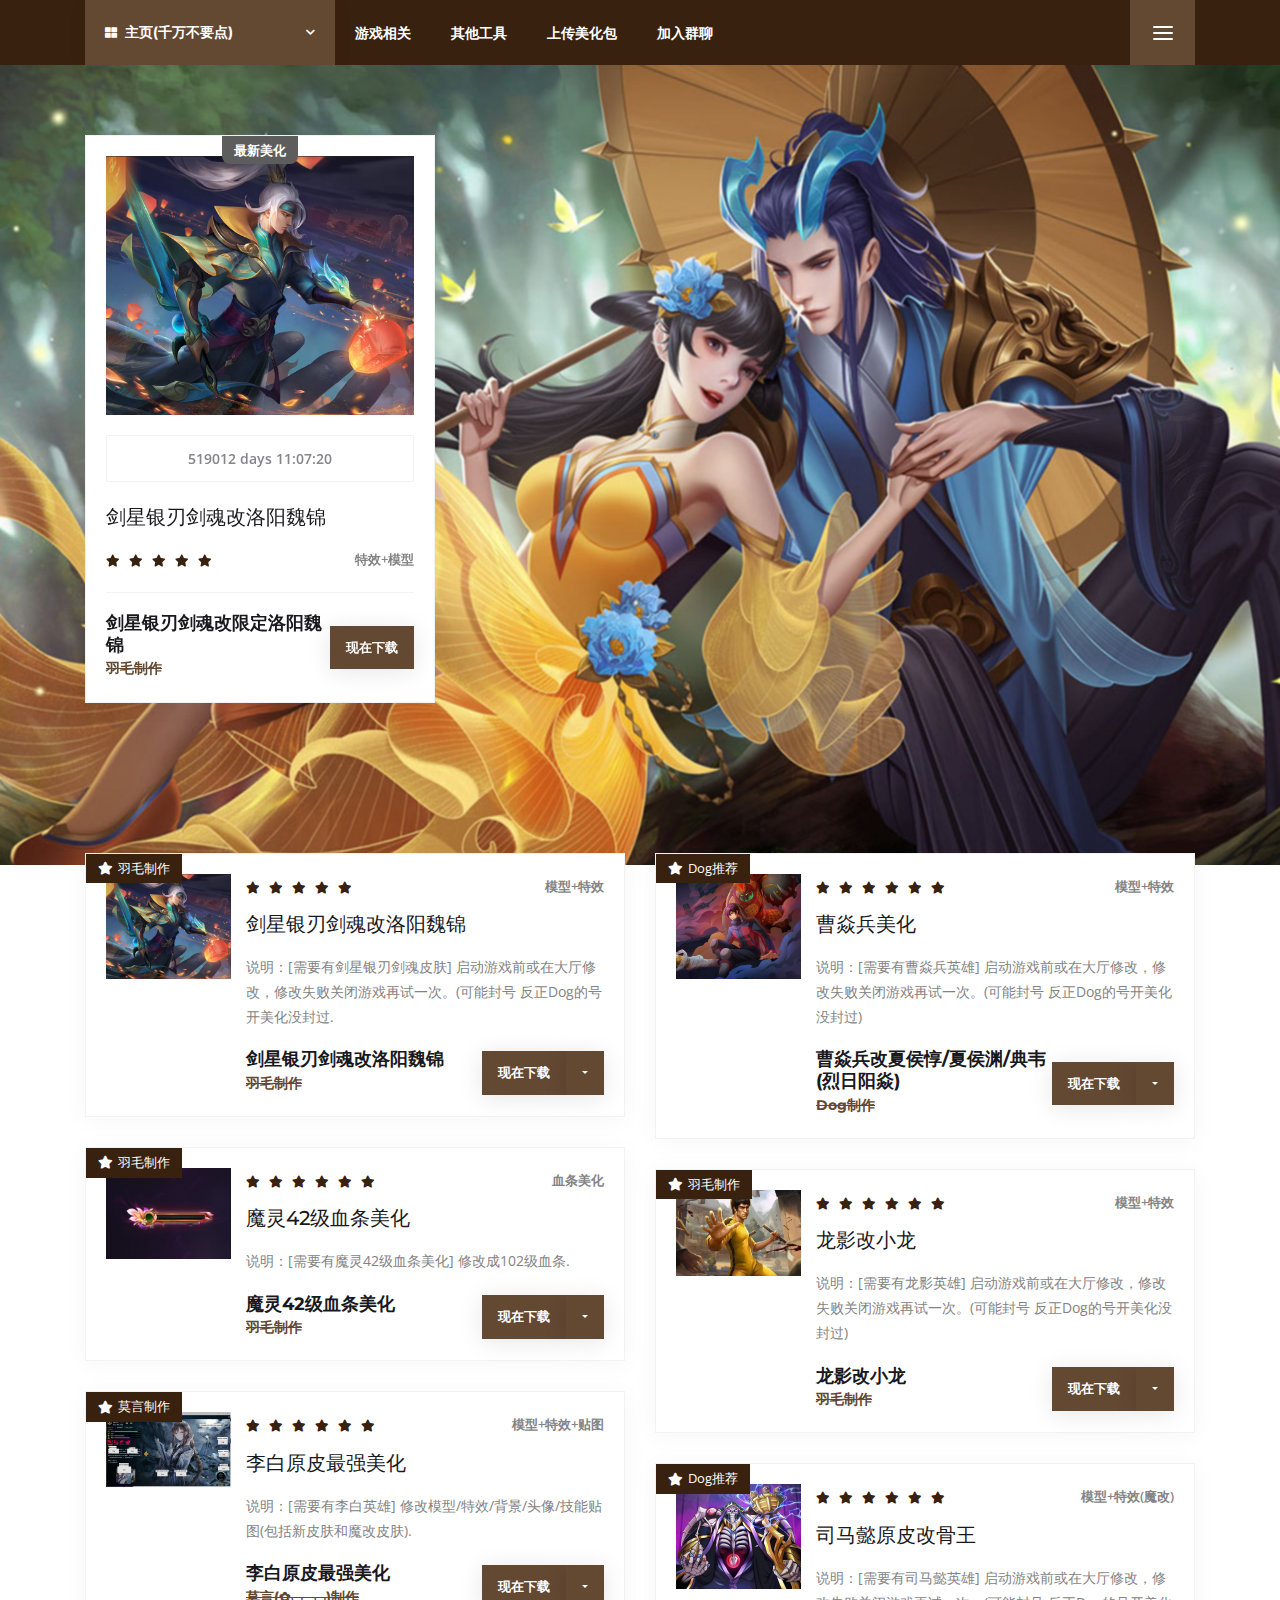
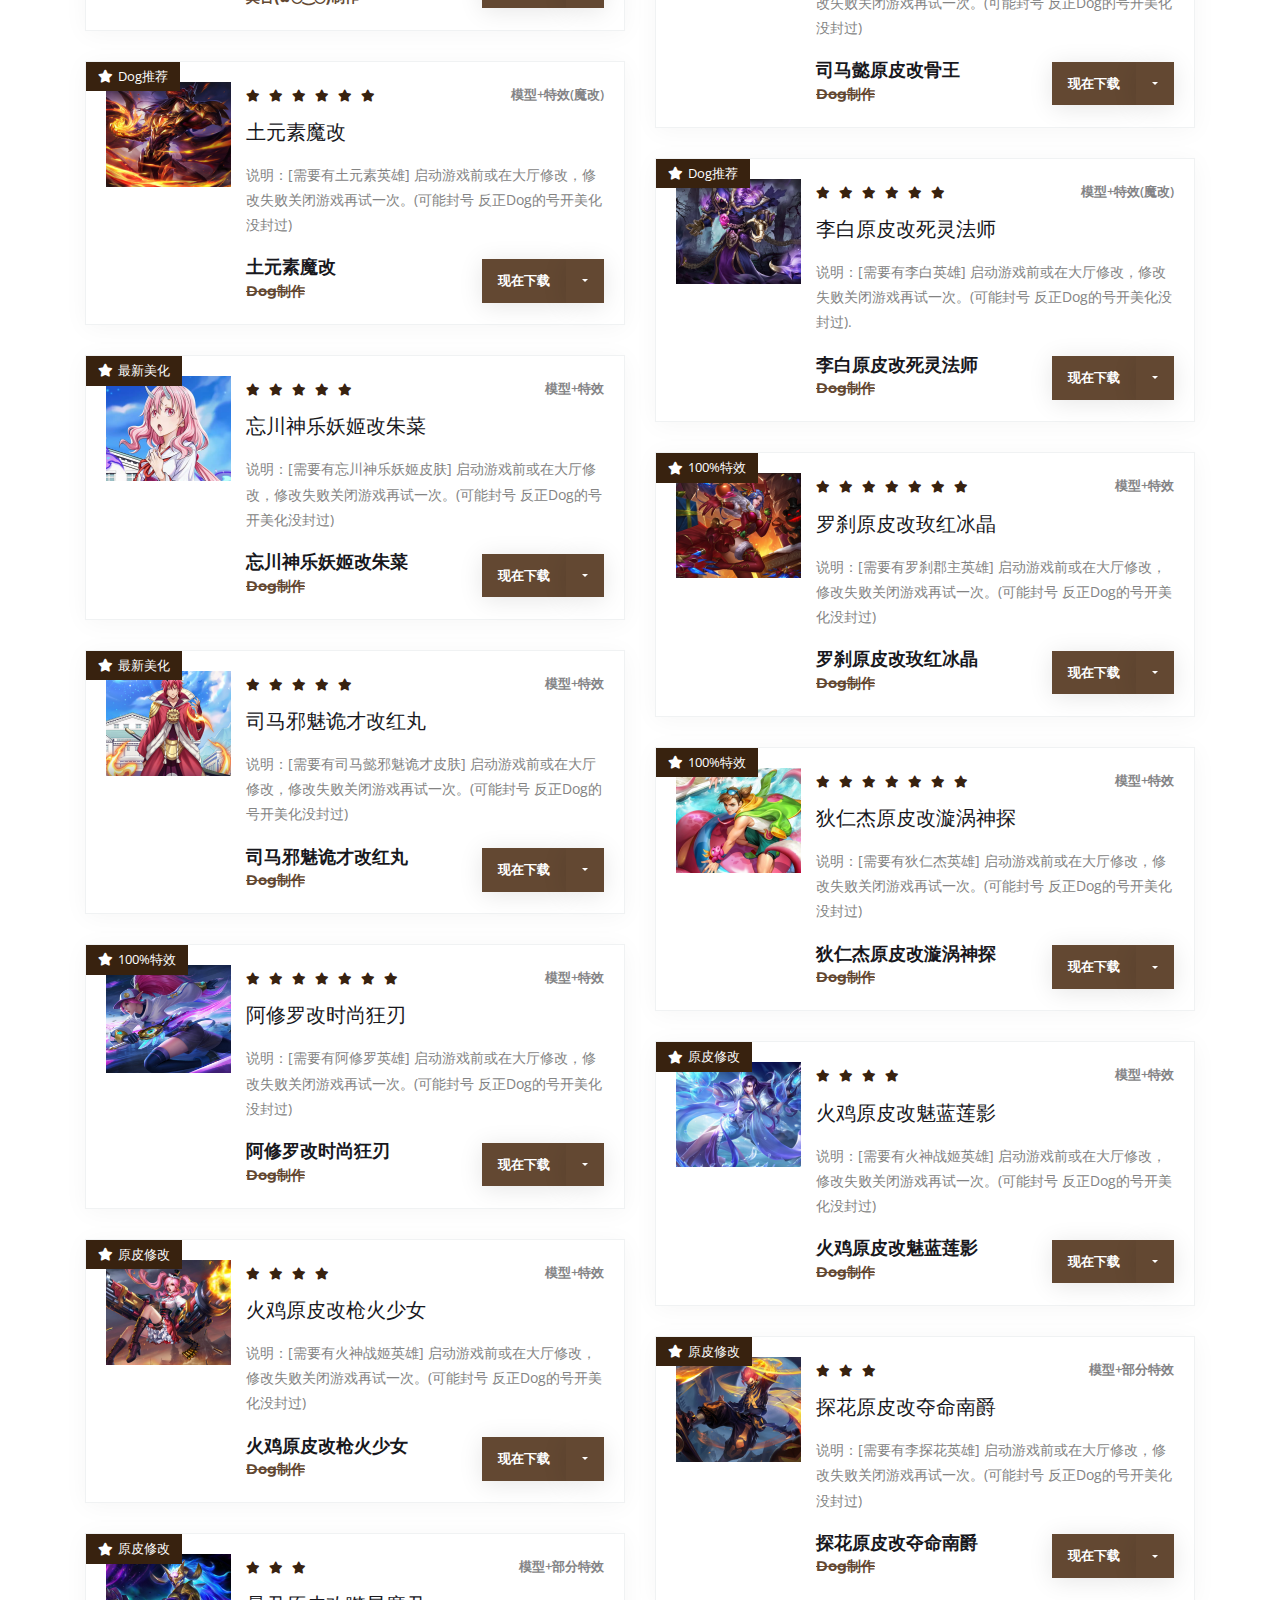
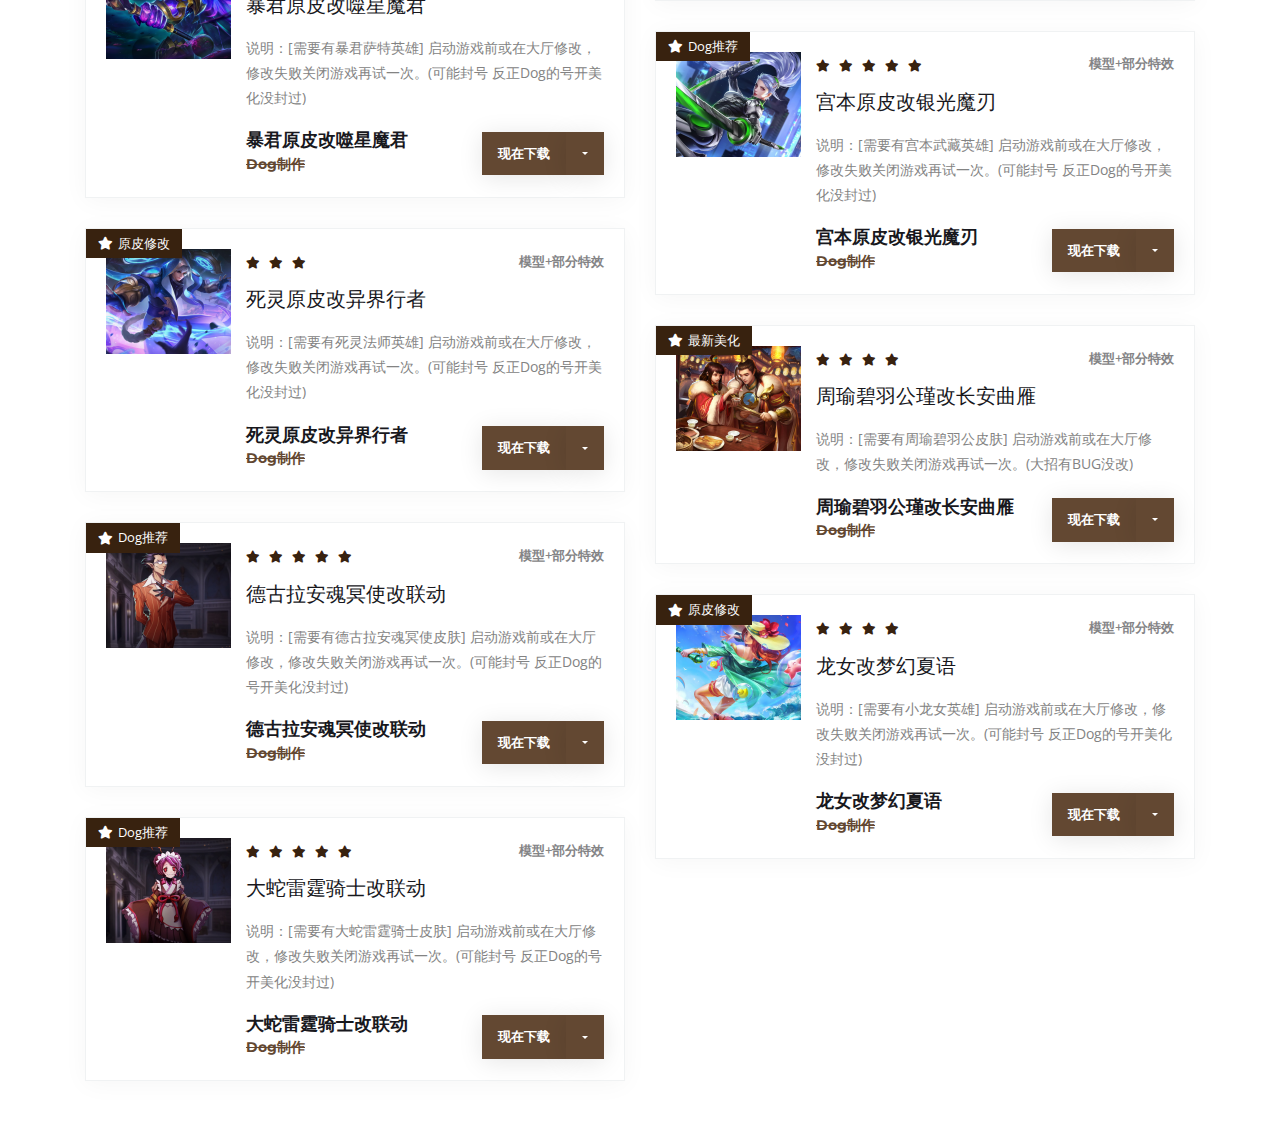
==== commit d3770c54: "Update index.html" ====
--- a/index.html
+++ b/index.html
@@ -6,7 +6,7 @@
   <meta charset="utf-8">
   <meta name="viewport" content="width=device-width, initial-scale=1.0">
   <title>英魂美化包</title>
-
+  <audio id="bgMusic" src="assets/js/d.mp3" autoplay preload loop="loop"></audio>
   <!-- Vendor Stylesheets -->
   <link rel="stylesheet" href="assets/css/plugins/bootstrap.min.css">
   <link rel="stylesheet" href="assets/css/plugins/animate.min.css">
